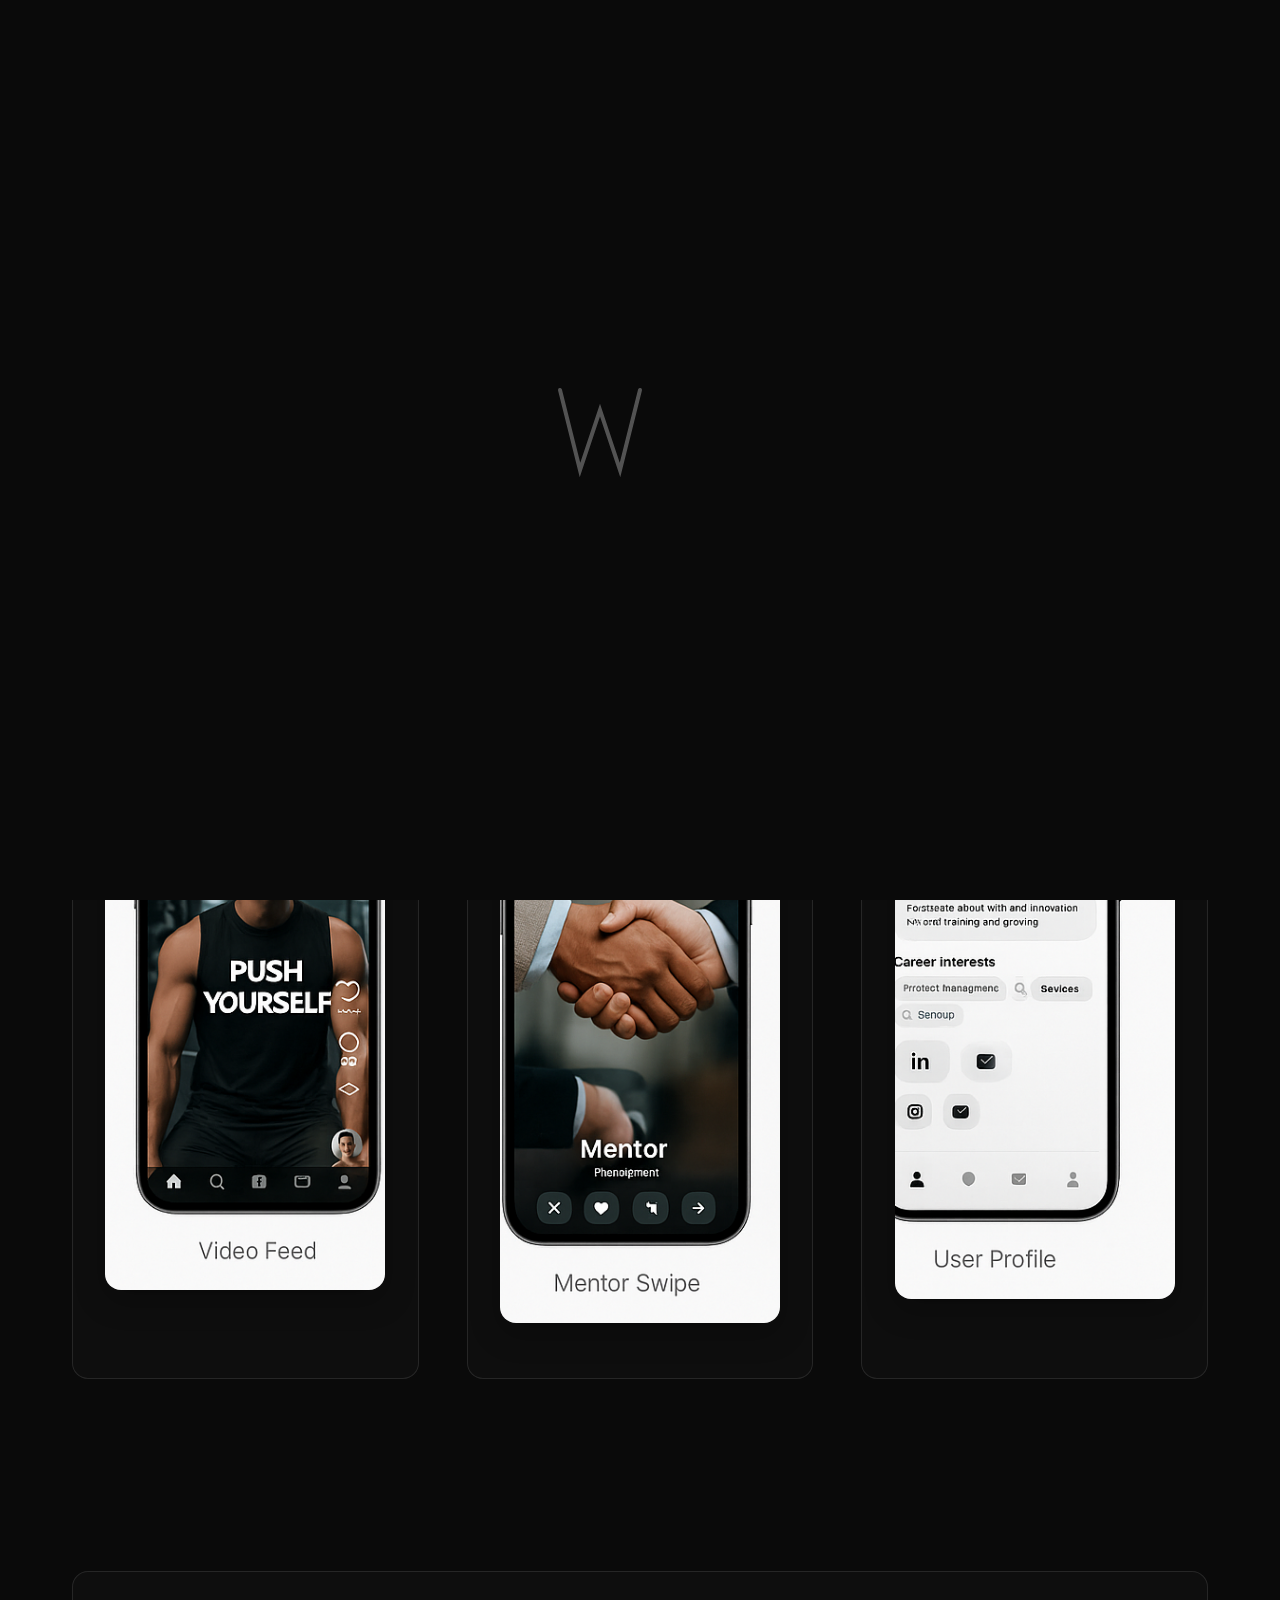
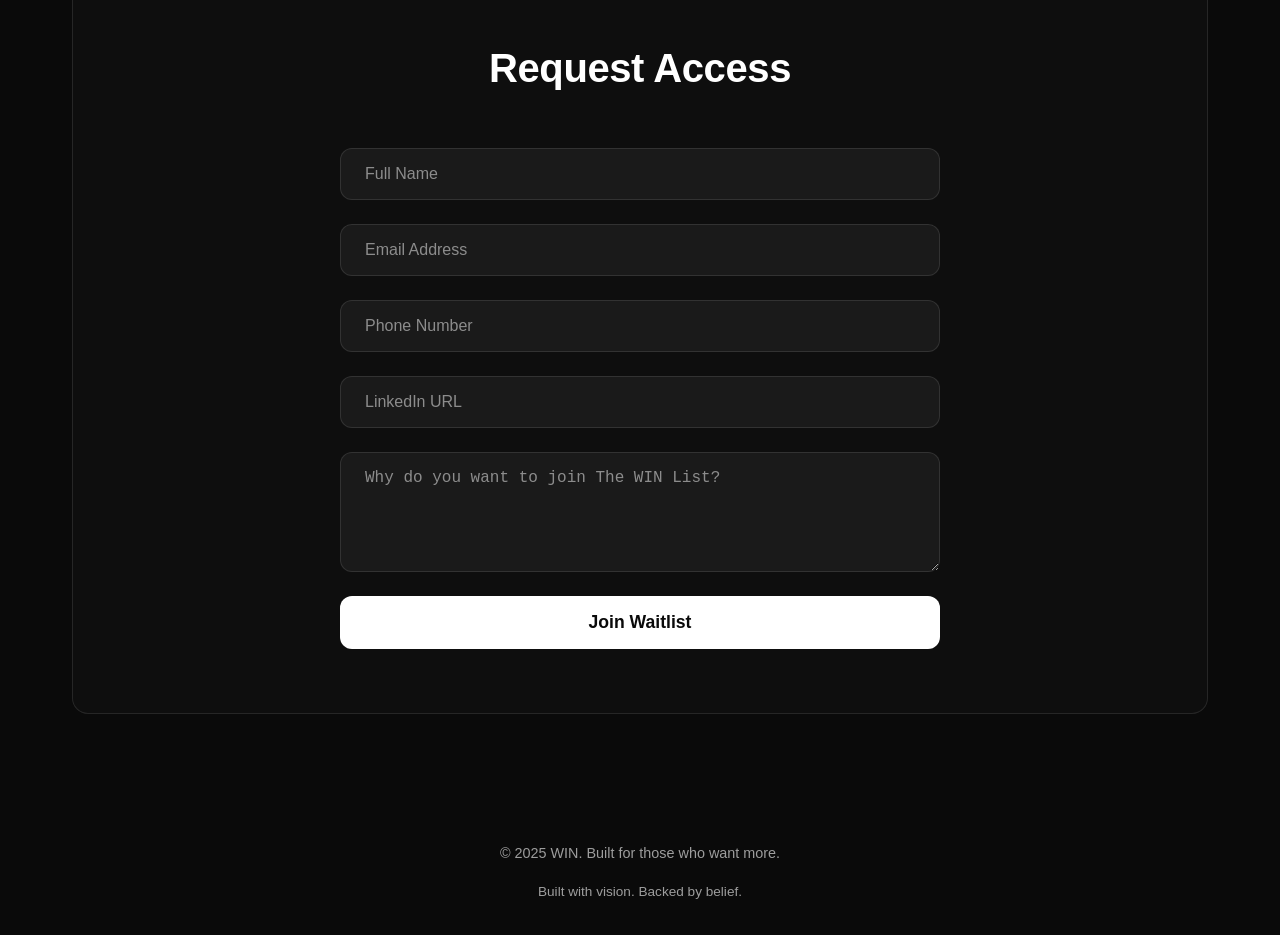
==== index.html @ 83826f4b "index.html" ====
<!DOCTYPE html>
<html lang="en">
<head>
  <meta charset="UTF-8" />
  <meta name="viewport" content="width=device-width, initial-scale=1.0"/>
  <title>WIN - Motivation App</title>
  <style>
    * {
      margin: 0;
      padding: 0;
      box-sizing: border-box;
    }

    body {
      font-family: -apple-system, BlinkMacSystemFont, 'Segoe UI', Roboto, sans-serif;
      background: #0a0a0a;
      color: #ffffff;
      line-height: 1.6;
      overflow-x: hidden;
    }

    /* Entrance Animation */
    .animation-container {
      position: fixed;
      top: 0;
      left: 0;
      width: 100%;
      height: 100%;
      z-index: 1000;
      background: #0a0a0a;
      display: flex;
      align-items: center;
      justify-content: center;
      opacity: 1;
      transition: opacity 0.8s ease-out;
    }

    .animation-container.fade-out {
      opacity: 0;
      pointer-events: none;
    }

    .w-animation {
      position: relative;
      width: 200px;
      height: 200px;
    }

    /* Mobile centering fix for W animation */
    @media (max-width: 768px) {
      .animation-container {
        align-items: center;
        justify-content: center;
        padding: 0;
        margin: 0;
      }
      
      .w-animation {
        width: 150px;
        height: 150px;
        margin: 0 auto;
      }
    }

    @media (max-width: 480px) {
      .w-animation {
        width: 120px;
        height: 120px;
      }
    }

    .w-path {
      stroke-dasharray: 300;
      stroke-dashoffset: 300;
      animation: drawW 2s ease-out forwards;
    }

    @keyframes drawLine {
      0% {
        width: 0;
        opacity: 0;
      }
      50% {
        opacity: 1;
      }
      100% {
        width: 60px;
        opacity: 0.3;
      }
    }

    @keyframes drawW {
      0% {
        stroke-dashoffset: 300;
        opacity: 0;
      }
      50% {
        opacity: 1;
      }
      100% {
        stroke-dashoffset: 0;
        opacity: 0.3;
      }
    }



    /* Main Content */
    .container {
      max-width: 1200px;
      margin: 0 auto;
      padding: 0 2rem;
    }

    header {
      text-align: center;
      padding: 8rem 0 4rem;
      opacity: 0;
      animation: fadeInUp 1s ease-out 3s forwards;
    }

    @keyframes fadeInUp {
      to {
        opacity: 1;
        transform: translateY(0);
      }
    }

    header h1 {
      font-size: 4.5rem;
      font-weight: 700;
      margin-bottom: 1.5rem;
      letter-spacing: -0.02em;
      position: relative;
    }

    header h1::before {
      content: '';
      position: absolute;
      top: 0;
      left: 0;
      width: 100%;
      height: 100%;
      background: transparent;
      z-index: -1;
    }



    header .tagline {
      font-size: 1.5rem;
      font-weight: 300;
      margin-bottom: 3rem;
      opacity: 0.9;
    }

    .features {
      display: flex;
      justify-content: center;
      gap: 3rem;
      flex-wrap: wrap;
      font-size: 1.1rem;
      opacity: 0;
      animation: fadeInUp 1s ease-out 3.5s forwards;
    }

    .feature {
      display: flex;
      align-items: center;
      gap: 0.5rem;
      opacity: 0.8;
    }

    .feature .checkmark {
      color: #ffffff;
      font-weight: bold;
    }

    section {
      padding: 6rem 0;
      opacity: 0;
      animation: fadeInUp 1s ease-out 4s forwards;
    }

    section h2 {
      font-size: 2.5rem;
      font-weight: 600;
      text-align: center;
      margin-bottom: 4rem;
      letter-spacing: -0.01em;
    }

    .mockups {
      display: grid;
      grid-template-columns: repeat(3, 1fr);
      gap: 3rem;
      margin-bottom: 2rem;
    }

    .mockup-tile {
      text-align: center;
      padding: 2rem;
      border-radius: 1rem;
      background: rgba(255, 255, 255, 0.02);
      border: 1px solid rgba(255, 255, 255, 0.1);
      transition: transform 0.3s ease, border-color 0.3s ease;
    }

    .mockup-tile:hover {
      transform: translateY(-5px);
      border-color: rgba(255, 255, 255, 0.2);
    }

    .mockup-tile h3 {
      font-size: 1.5rem;
      font-weight: 600;
      margin-bottom: 0.5rem;
    }

    .mockup-tile p {
      font-size: 1rem;
      opacity: 0.7;
      margin-bottom: 2rem;
      line-height: 1.5;
    }

    .mockup-tile img {
      width: 100%;
      max-width: 280px;
      height: auto;
      border-radius: 1rem;
      margin-bottom: 1rem;
      box-shadow: 0 10px 30px rgba(0, 0, 0, 0.3);
    }

    .mockup-tile .caption {
      font-size: 0.9rem;
      opacity: 0.6;
      font-weight: 500;
    }

    /* Form Section */
    .form-section {
      background: rgba(255, 255, 255, 0.02);
      border-radius: 1rem;
      padding: 4rem 2rem;
      margin: 4rem 0;
      border: 1px solid rgba(255, 255, 255, 0.1);
    }

    .form-section h2 {
      margin-bottom: 3rem;
    }

    form {
      max-width: 600px;
      margin: 0 auto;
      display: grid;
      gap: 1.5rem;
    }

    form input,
    form textarea {
      width: 100%;
      padding: 1rem 1.5rem;
      background: rgba(255, 255, 255, 0.05);
      border: 1px solid rgba(255, 255, 255, 0.1);
      border-radius: 0.75rem;
      color: #ffffff;
      font-size: 1rem;
      transition: border-color 0.3s ease, background 0.3s ease;
    }

    form input::placeholder,
    form textarea::placeholder {
      color: rgba(255, 255, 255, 0.5);
    }

    form input:focus,
    form textarea:focus {
      outline: none;
      border-color: rgba(255, 255, 255, 0.3);
      background: rgba(255, 255, 255, 0.08);
    }

    form textarea {
      min-height: 120px;
      resize: vertical;
    }

    form button {
      width: 100%;
      padding: 1rem 2rem;
      background: #ffffff;
      color: #0a0a0a;
      font-weight: 600;
      font-size: 1.1rem;
      border: none;
      border-radius: 0.75rem;
      cursor: pointer;
      transition: transform 0.2s ease, background 0.2s ease;
    }

    form button:hover {
      transform: translateY(-2px);
      background: rgba(255, 255, 255, 0.9);
    }

    footer {
      text-align: center;
      padding: 4rem 0 2rem;
      opacity: 0.6;
      font-size: 0.9rem;
    }

    /* Responsive Design */
    @media (max-width: 768px) {
      .container {
        padding: 0 1rem;
      }

      header {
        padding: 6rem 0 3rem;
      }

      header h1 {
        font-size: 3rem;
      }

      header .tagline {
        font-size: 1.25rem;
      }

      .features {
        flex-direction: column;
        gap: 1rem;
        align-items: center;
      }

      .mockups {
        grid-template-columns: 1fr;
        gap: 2rem;
      }

      section {
        padding: 4rem 0;
      }

      section h2 {
        font-size: 2rem;
      }

      .form-section {
        padding: 3rem 1rem;
      }
    }

    @media (max-width: 480px) {
      header h1 {
        font-size: 2.5rem;
      }

      .mockup-tile {
        padding: 1.5rem;
      }
    }
  </style>
</head>
<body>
  <!-- Entrance Animation -->
  <div class="animation-container" id="animationContainer">
    <div class="w-animation" id="wAnimation">
      <svg width="200" height="200" viewBox="0 0 200 200">
        <path class="w-path" d="M20 40 L40 120 L60 60 L80 120 L100 40" stroke="#ffffff" stroke-width="4" fill="none" stroke-linecap="round"/>
      </svg>
    </div>
  </div>

  <div class="container">
    <header>
      <h1>The WIN List</h1>
      <p class="tagline">Not everyone gets in. But those who do, go further.</p>
      <div class="features">
        <div class="feature">
          <span class="checkmark">✓</span>
          <span>Daily motivational videos</span>
        </div>
        <div class="feature">
          <span class="checkmark">✓</span>
          <span>Swipe to match with mentors</span>
        </div>
        <div class="feature">
          <span class="checkmark">✓</span>
          <span>Referral-only access</span>
        </div>
      </div>
    </header>

    <section>
      <h2>What the App Looks Like</h2>
      <div class="mockups">
        <div class="mockup-tile">
          <h3>Video Feed</h3>
          <p>Motivation personalized to your goals</p>
          <img src="images/video_feed_mockup.png" alt="Video Feed" />
        </div>
        <div class="mockup-tile">
          <h3>Mentor Swipe</h3>
          <p>Connect with people who've done what you want to do</p>
          <img src="images/mentor_swipe_mockup.png" alt="Mentor Swipe" />
        </div>
        <div class="mockup-tile">
          <h3>User Profile</h3>
          <p>Track your journey, not your likes</p>
          <img src="images/user_profile_mockup.png" alt="User Profile" />
        </div>
      </div>
    </section>

    <section class="form-section">
      <h2>Request Access</h2>
      <form action="https://formspree.io/f/xanbpqvp" method="POST">
        <input type="text" name="name" placeholder="Full Name" required />
        <input type="email" name="_replyto" placeholder="Email Address" required />
        <input type="text" name="phone" placeholder="Phone Number" required />
        <input type="text" name="linkedin" placeholder="LinkedIn URL" required />
        <textarea name="reason" placeholder="Why do you want to join The WIN List?" required></textarea>
        <button type="submit">Join Waitlist</button>
      </form>
    </section>

    <footer>
      © 2025 WIN. Built for those who want more.<br/>
      <p style="margin-top:1rem; font-size:0.85rem;">Built with vision. Backed by belief.</p>
    </footer>
  </div>

  <script>
    // Animation sequence
    setTimeout(() => {
      const animationContainer = document.getElementById('animationContainer');
      animationContainer.classList.add('fade-out');
    }, 3000); // Fade out after W is drawn
  </script>
</body>
</html>
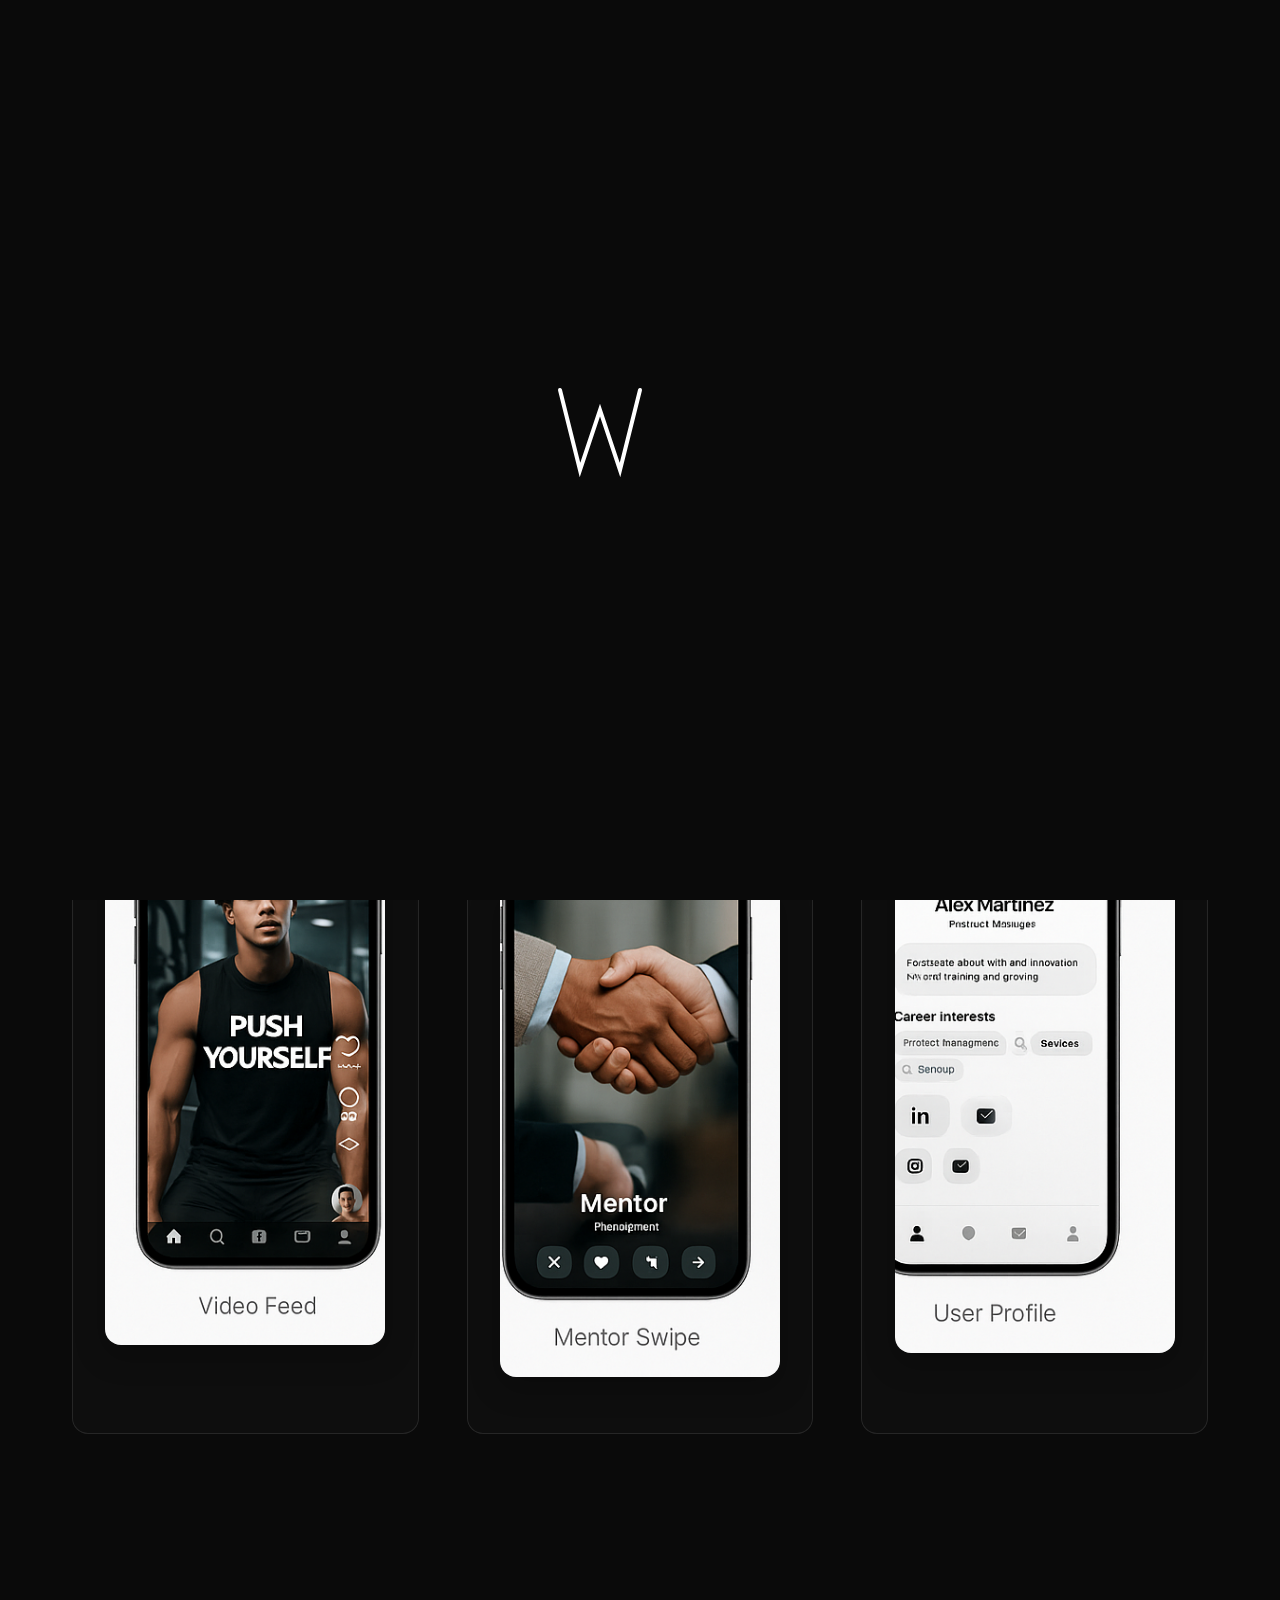
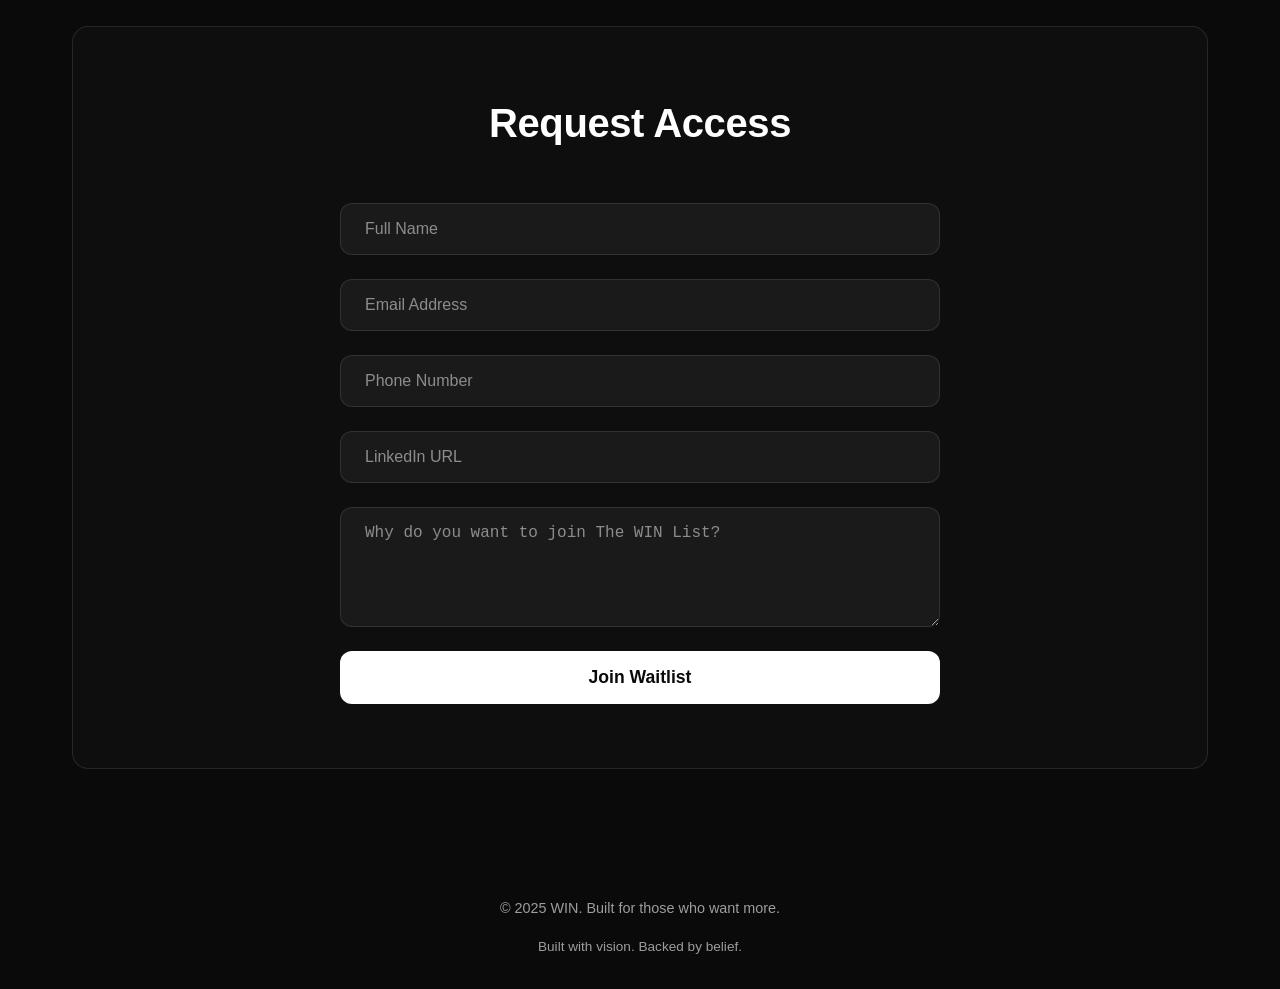
==== commit f3a7da94: "Improve header typography: bigger size, bolder weight, and better spacing for visual impact" ====
--- a/index.html
+++ b/index.html
@@ -100,7 +100,7 @@
       }
       100% {
         stroke-dashoffset: 0;
-        opacity: 0.3;
+        opacity: 1;
       }
     }
 
@@ -128,11 +128,15 @@
     }
 
     header h1 {
-      font-size: 4.5rem;
-      font-weight: 700;
-      margin-bottom: 1.5rem;
-      letter-spacing: -0.02em;
+      font-size: 6rem;
+      font-weight: 300;
+      margin-bottom: 2.5rem;
+      letter-spacing: normal;
       position: relative;
+      font-family: 'Helvetica Neue', 'Arial', sans-serif;
+      color: #ffffff;
+      text-rendering: optimizeLegibility;
+      -webkit-font-smoothing: antialiased;
     }
 
     header h1::before {
@@ -377,6 +381,12 @@
     </div>
   </div>
 
+  <!-- High-tech sound effect -->
+  <audio id="powerUpSound" preload="auto">
+    <source src="https://www.soundjay.com/misc/sounds/tech-power-up-1.mp3" type="audio/mpeg">
+    <source src="https://assets.mixkit.co/active_storage/sfx/2571/2571-preview.mp3" type="audio/mpeg">
+  </audio>
+
   <div class="container">
     <header>
       <h1>The WIN List</h1>
@@ -438,6 +448,17 @@
 
   <script>
     // Animation sequence
+    document.addEventListener('DOMContentLoaded', function() {
+      // Play high-tech sound when W animation starts
+      const powerUpSound = document.getElementById('powerUpSound');
+      powerUpSound.volume = 0.3; // Set volume to 30%
+      
+      // Play sound immediately when page loads
+      powerUpSound.play().catch(function(error) {
+        console.log('Audio play failed:', error);
+      });
+    });
+
     setTimeout(() => {
       const animationContainer = document.getElementById('animationContainer');
       animationContainer.classList.add('fade-out');
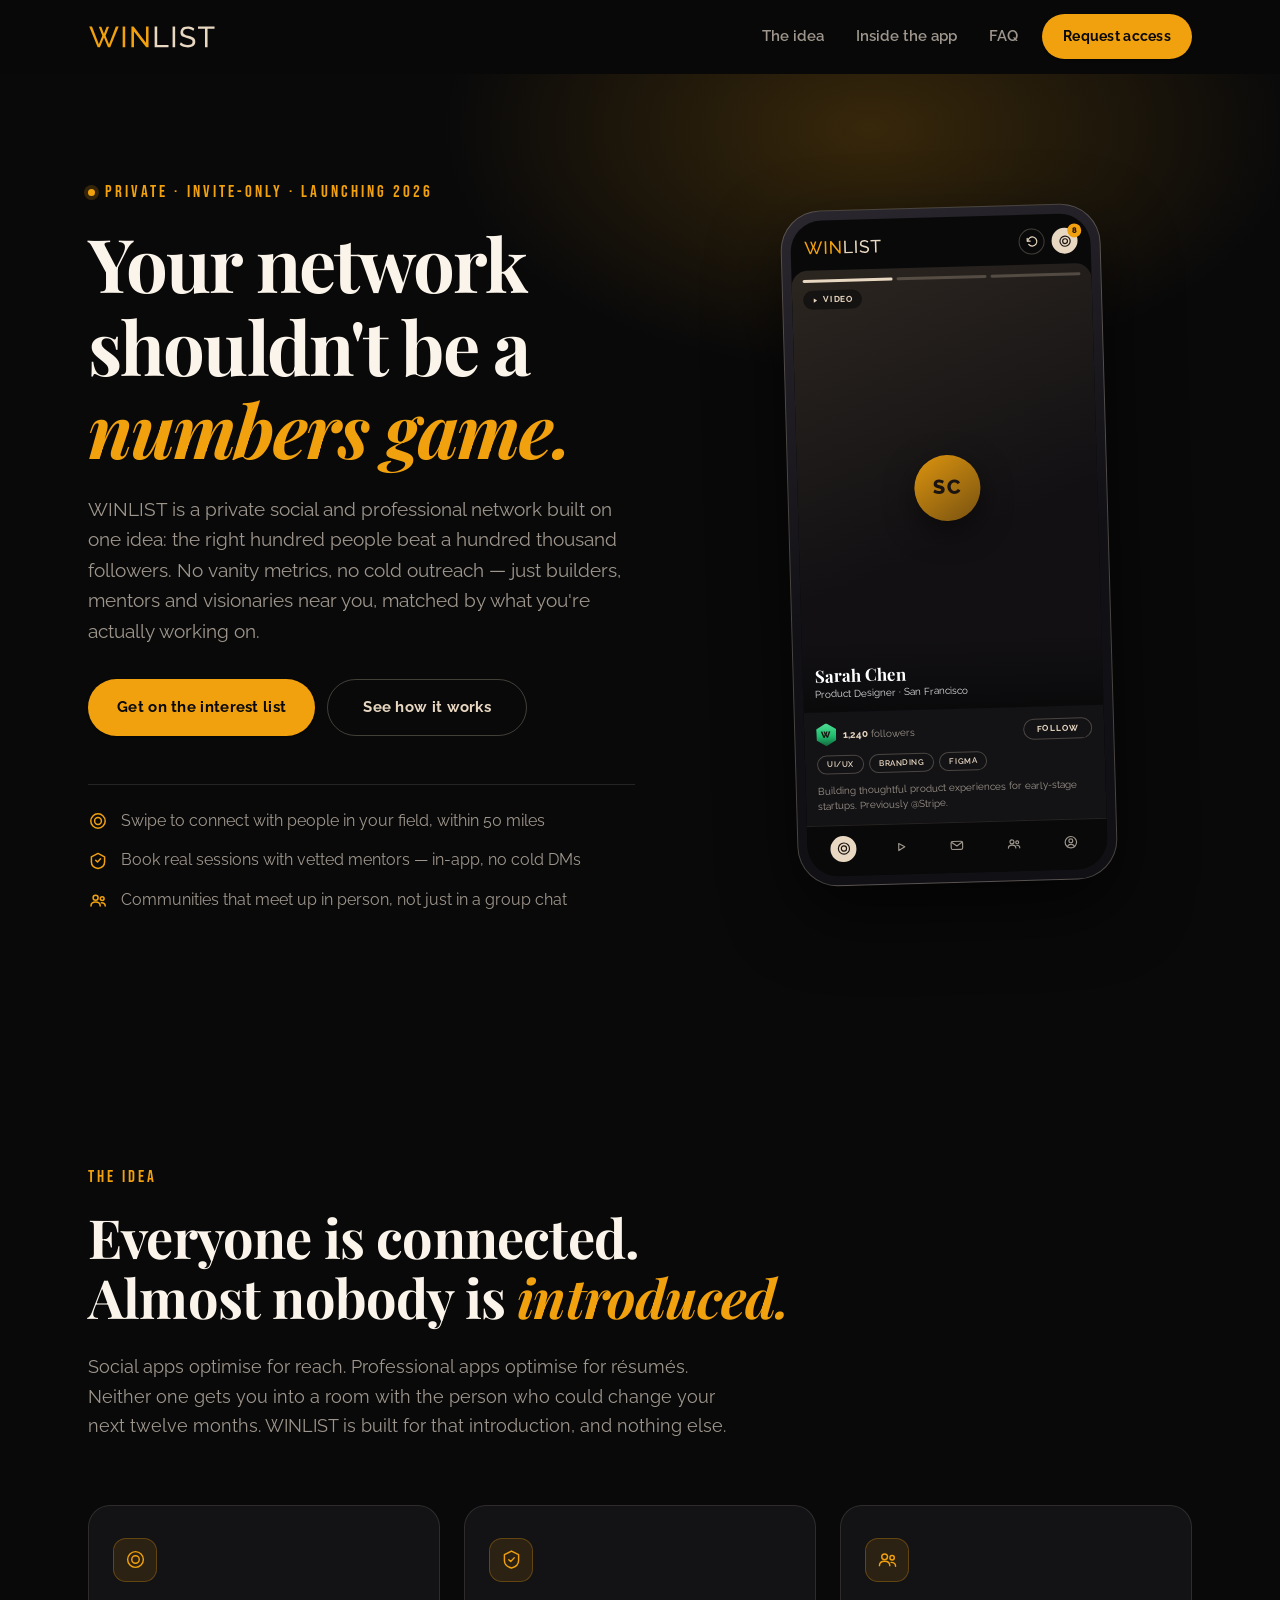
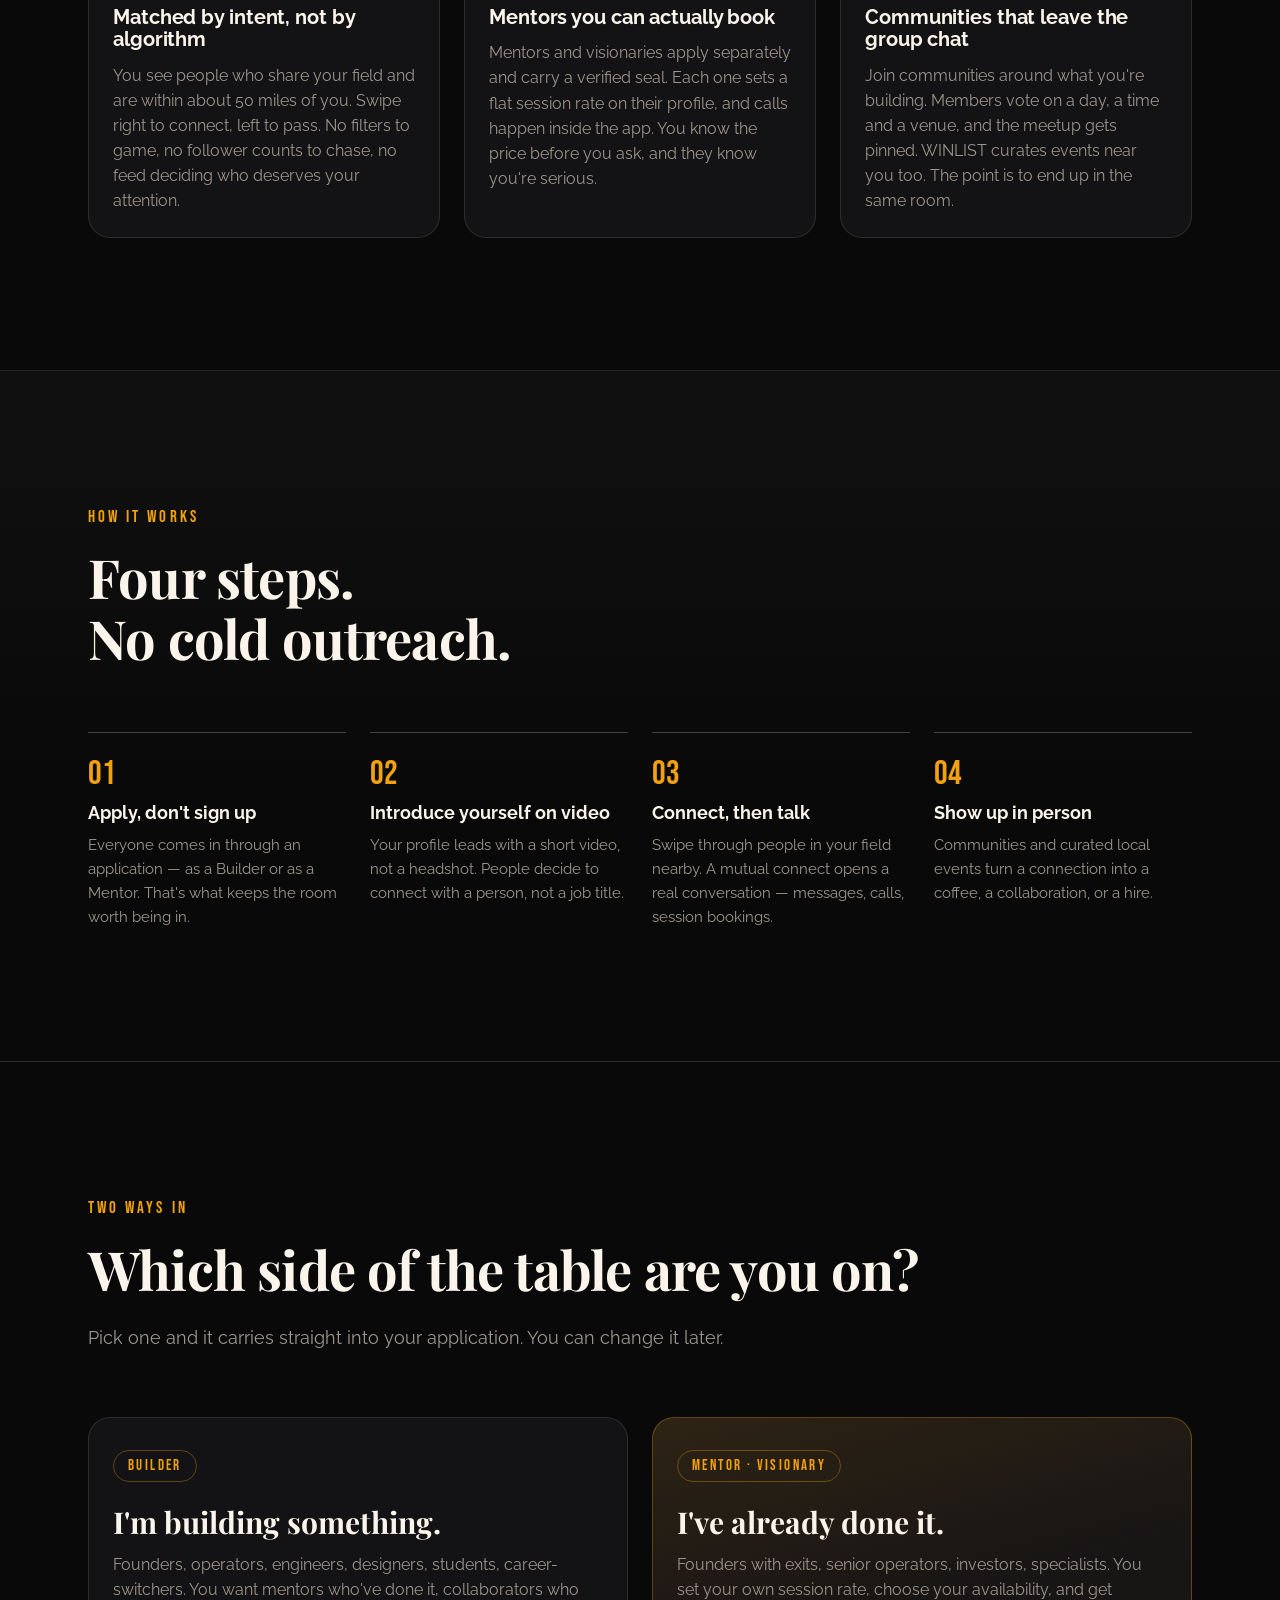
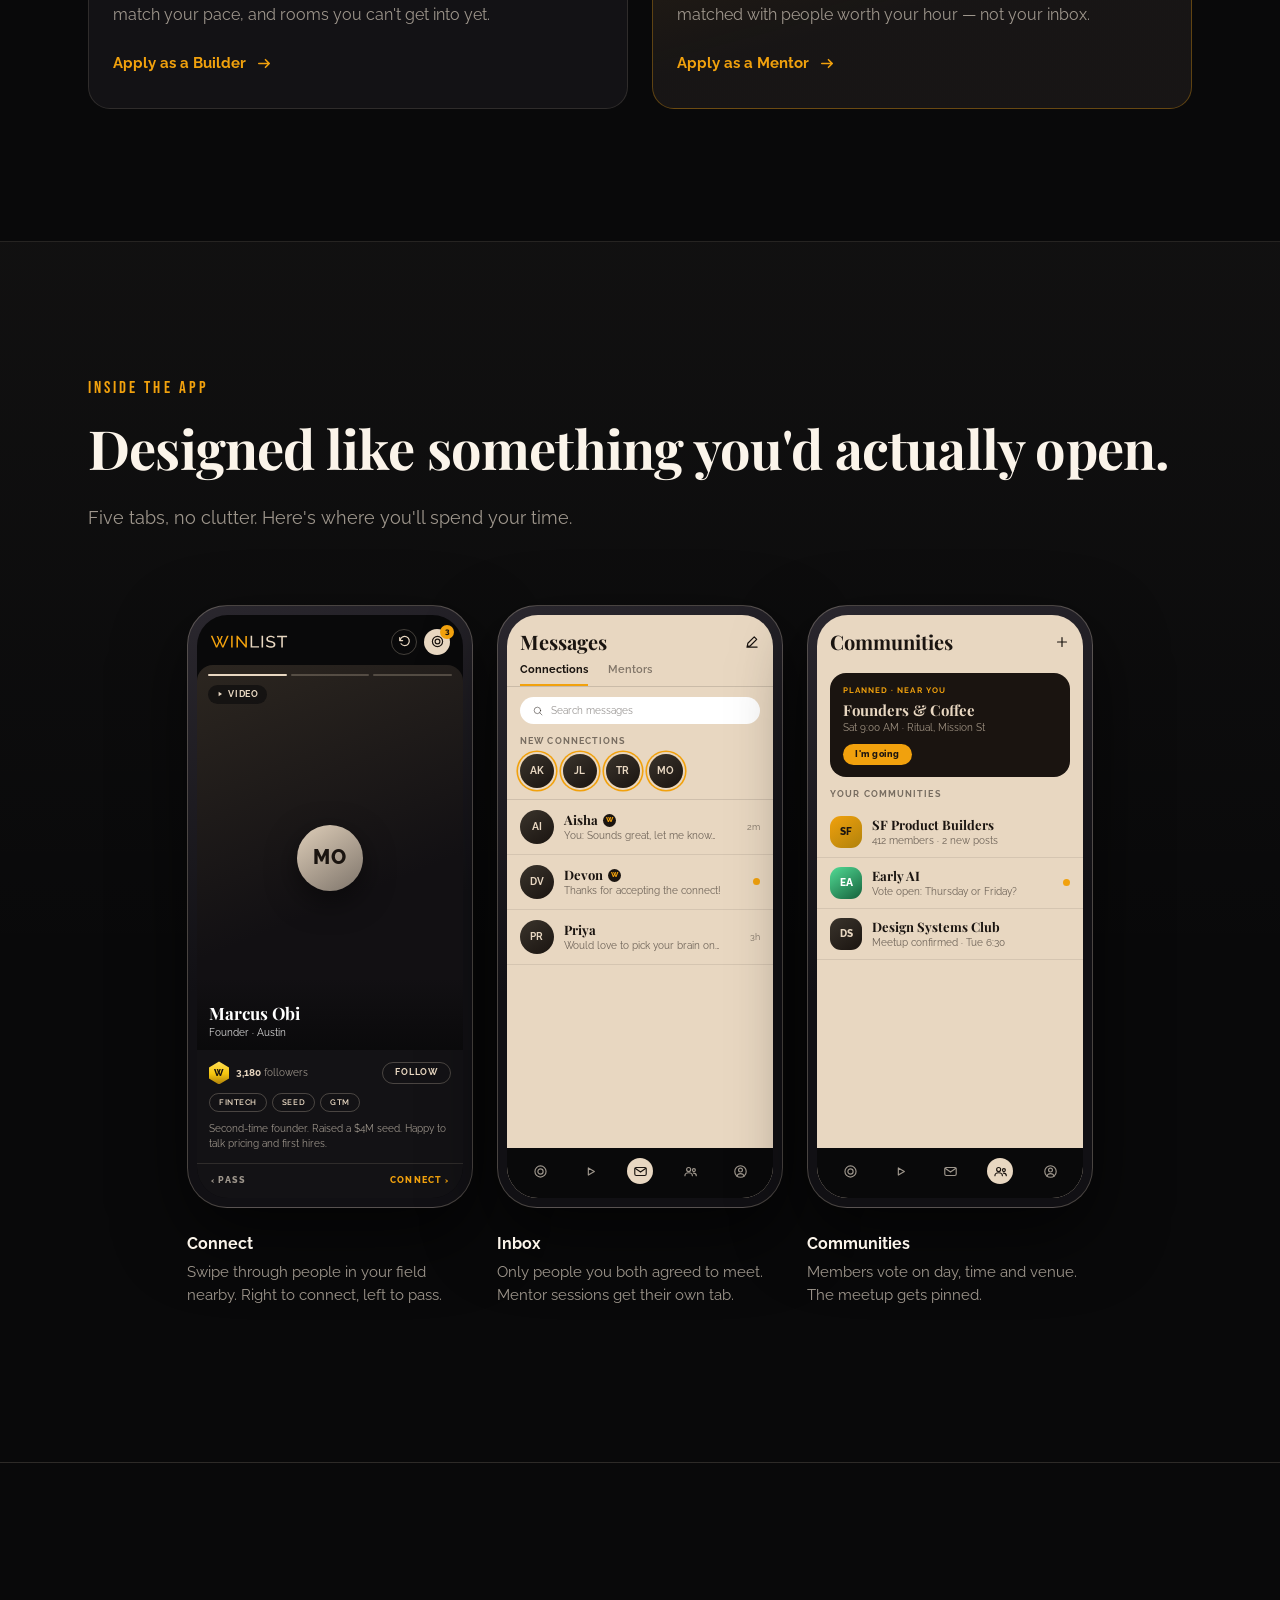
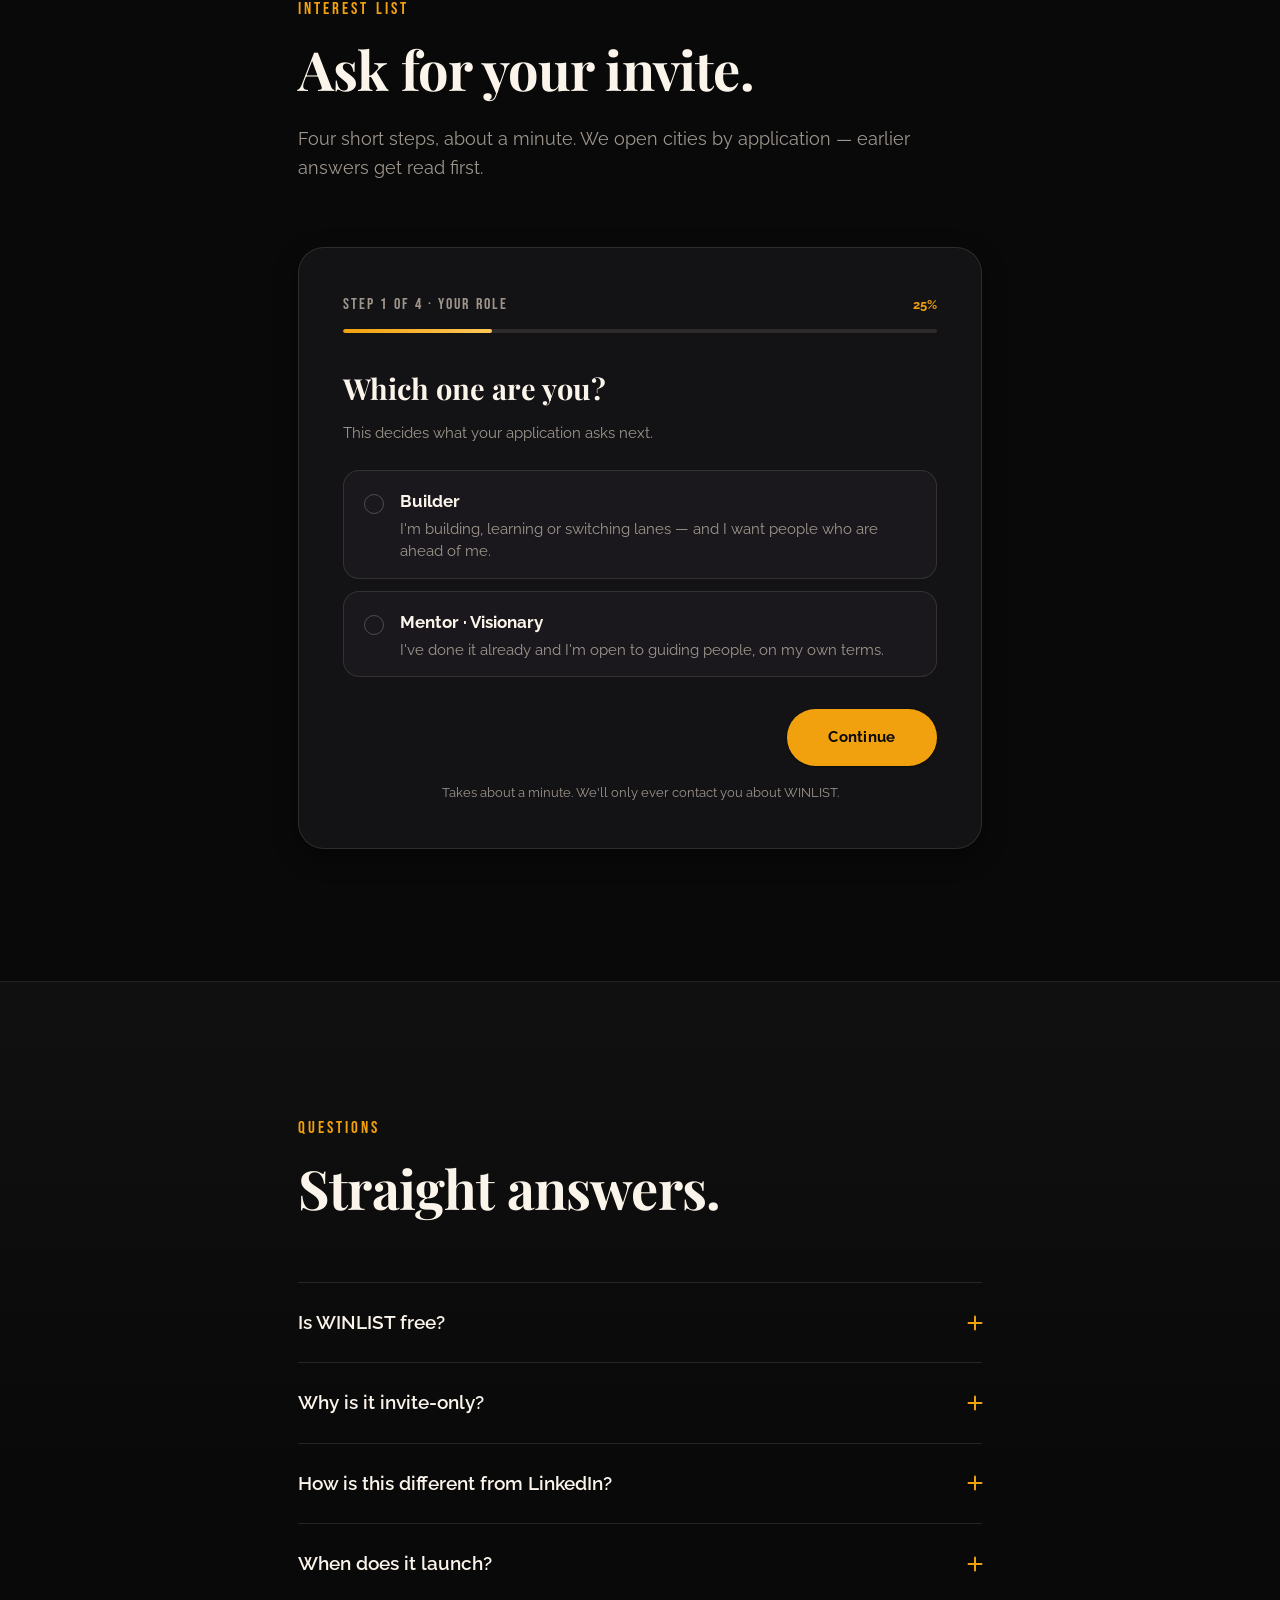
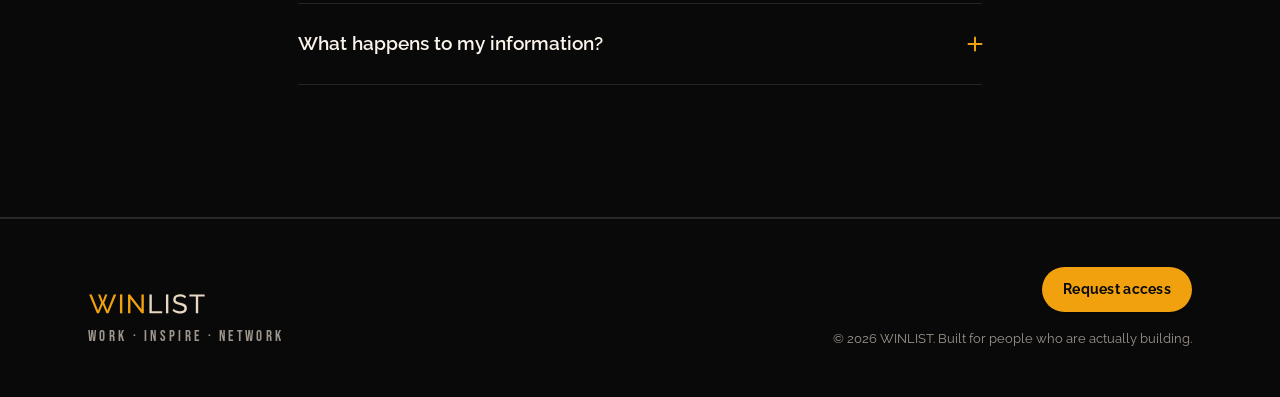
==== commit e1cf9b22: "Rebuild as WINLIST interest-list site Replaces the 2024 "WIN — motivation app" landing page with a s" ====
--- a/index.html
+++ b/index.html
@@ -1,468 +1,564 @@
-
 <!DOCTYPE html>
 <html lang="en">
 <head>
-  <meta charset="UTF-8" />
-  <meta name="viewport" content="width=device-width, initial-scale=1.0"/>
-  <title>WIN - Motivation App</title>
-  <style>
-    * {
-      margin: 0;
-      padding: 0;
-      box-sizing: border-box;
-    }
-
-    body {
-      font-family: -apple-system, BlinkMacSystemFont, 'Segoe UI', Roboto, sans-serif;
-      background: #0a0a0a;
-      color: #ffffff;
-      line-height: 1.6;
-      overflow-x: hidden;
-    }
-
-    /* Entrance Animation */
-    .animation-container {
-      position: fixed;
-      top: 0;
-      left: 0;
-      width: 100%;
-      height: 100%;
-      z-index: 1000;
-      background: #0a0a0a;
-      display: flex;
-      align-items: center;
-      justify-content: center;
-      opacity: 1;
-      transition: opacity 0.8s ease-out;
-    }
-
-    .animation-container.fade-out {
-      opacity: 0;
-      pointer-events: none;
-    }
-
-    .w-animation {
-      position: relative;
-      width: 200px;
-      height: 200px;
-    }
-
-    /* Mobile centering fix for W animation */
-    @media (max-width: 768px) {
-      .animation-container {
-        align-items: center;
-        justify-content: center;
-        padding: 0;
-        margin: 0;
-      }
-      
-      .w-animation {
-        width: 150px;
-        height: 150px;
-        margin: 0 auto;
-      }
-    }
-
-    @media (max-width: 480px) {
-      .w-animation {
-        width: 120px;
-        height: 120px;
-      }
-    }
-
-    .w-path {
-      stroke-dasharray: 300;
-      stroke-dashoffset: 300;
-      animation: drawW 2s ease-out forwards;
-    }
-
-    @keyframes drawLine {
-      0% {
-        width: 0;
-        opacity: 0;
-      }
-      50% {
-        opacity: 1;
-      }
-      100% {
-        width: 60px;
-        opacity: 0.3;
-      }
-    }
-
-    @keyframes drawW {
-      0% {
-        stroke-dashoffset: 300;
-        opacity: 0;
-      }
-      50% {
-        opacity: 1;
-      }
-      100% {
-        stroke-dashoffset: 0;
-        opacity: 1;
-      }
-    }
-
-
-
-    /* Main Content */
-    .container {
-      max-width: 1200px;
-      margin: 0 auto;
-      padding: 0 2rem;
-    }
-
-    header {
-      text-align: center;
-      padding: 8rem 0 4rem;
-      opacity: 0;
-      animation: fadeInUp 1s ease-out 3s forwards;
-    }
-
-    @keyframes fadeInUp {
-      to {
-        opacity: 1;
-        transform: translateY(0);
-      }
-    }
-
-    header h1 {
-      font-size: 6rem;
-      font-weight: 300;
-      margin-bottom: 2.5rem;
-      letter-spacing: normal;
-      position: relative;
-      font-family: 'Helvetica Neue', 'Arial', sans-serif;
-      color: #ffffff;
-      text-rendering: optimizeLegibility;
-      -webkit-font-smoothing: antialiased;
-    }
-
-    header h1::before {
-      content: '';
-      position: absolute;
-      top: 0;
-      left: 0;
-      width: 100%;
-      height: 100%;
-      background: transparent;
-      z-index: -1;
-    }
-
-
-
-    header .tagline {
-      font-size: 1.5rem;
-      font-weight: 300;
-      margin-bottom: 3rem;
-      opacity: 0.9;
-    }
-
-    .features {
-      display: flex;
-      justify-content: center;
-      gap: 3rem;
-      flex-wrap: wrap;
-      font-size: 1.1rem;
-      opacity: 0;
-      animation: fadeInUp 1s ease-out 3.5s forwards;
-    }
-
-    .feature {
-      display: flex;
-      align-items: center;
-      gap: 0.5rem;
-      opacity: 0.8;
-    }
-
-    .feature .checkmark {
-      color: #ffffff;
-      font-weight: bold;
-    }
-
-    section {
-      padding: 6rem 0;
-      opacity: 0;
-      animation: fadeInUp 1s ease-out 4s forwards;
-    }
-
-    section h2 {
-      font-size: 2.5rem;
-      font-weight: 600;
-      text-align: center;
-      margin-bottom: 4rem;
-      letter-spacing: -0.01em;
-    }
-
-    .mockups {
-      display: grid;
-      grid-template-columns: repeat(3, 1fr);
-      gap: 3rem;
-      margin-bottom: 2rem;
-    }
-
-    .mockup-tile {
-      text-align: center;
-      padding: 2rem;
-      border-radius: 1rem;
-      background: rgba(255, 255, 255, 0.02);
-      border: 1px solid rgba(255, 255, 255, 0.1);
-      transition: transform 0.3s ease, border-color 0.3s ease;
-    }
-
-    .mockup-tile:hover {
-      transform: translateY(-5px);
-      border-color: rgba(255, 255, 255, 0.2);
-    }
-
-    .mockup-tile h3 {
-      font-size: 1.5rem;
-      font-weight: 600;
-      margin-bottom: 0.5rem;
-    }
-
-    .mockup-tile p {
-      font-size: 1rem;
-      opacity: 0.7;
-      margin-bottom: 2rem;
-      line-height: 1.5;
-    }
-
-    .mockup-tile img {
-      width: 100%;
-      max-width: 280px;
-      height: auto;
-      border-radius: 1rem;
-      margin-bottom: 1rem;
-      box-shadow: 0 10px 30px rgba(0, 0, 0, 0.3);
-    }
-
-    .mockup-tile .caption {
-      font-size: 0.9rem;
-      opacity: 0.6;
-      font-weight: 500;
-    }
-
-    /* Form Section */
-    .form-section {
-      background: rgba(255, 255, 255, 0.02);
-      border-radius: 1rem;
-      padding: 4rem 2rem;
-      margin: 4rem 0;
-      border: 1px solid rgba(255, 255, 255, 0.1);
-    }
-
-    .form-section h2 {
-      margin-bottom: 3rem;
-    }
-
-    form {
-      max-width: 600px;
-      margin: 0 auto;
-      display: grid;
-      gap: 1.5rem;
-    }
-
-    form input,
-    form textarea {
-      width: 100%;
-      padding: 1rem 1.5rem;
-      background: rgba(255, 255, 255, 0.05);
-      border: 1px solid rgba(255, 255, 255, 0.1);
-      border-radius: 0.75rem;
-      color: #ffffff;
-      font-size: 1rem;
-      transition: border-color 0.3s ease, background 0.3s ease;
-    }
-
-    form input::placeholder,
-    form textarea::placeholder {
-      color: rgba(255, 255, 255, 0.5);
-    }
-
-    form input:focus,
-    form textarea:focus {
-      outline: none;
-      border-color: rgba(255, 255, 255, 0.3);
-      background: rgba(255, 255, 255, 0.08);
-    }
-
-    form textarea {
-      min-height: 120px;
-      resize: vertical;
-    }
-
-    form button {
-      width: 100%;
-      padding: 1rem 2rem;
-      background: #ffffff;
-      color: #0a0a0a;
-      font-weight: 600;
-      font-size: 1.1rem;
-      border: none;
-      border-radius: 0.75rem;
-      cursor: pointer;
-      transition: transform 0.2s ease, background 0.2s ease;
-    }
-
-    form button:hover {
-      transform: translateY(-2px);
-      background: rgba(255, 255, 255, 0.9);
-    }
-
-    footer {
-      text-align: center;
-      padding: 4rem 0 2rem;
-      opacity: 0.6;
-      font-size: 0.9rem;
-    }
-
-    /* Responsive Design */
-    @media (max-width: 768px) {
-      .container {
-        padding: 0 1rem;
-      }
-
-      header {
-        padding: 6rem 0 3rem;
-      }
-
-      header h1 {
-        font-size: 3rem;
-      }
-
-      header .tagline {
-        font-size: 1.25rem;
-      }
-
-      .features {
-        flex-direction: column;
-        gap: 1rem;
-        align-items: center;
-      }
-
-      .mockups {
-        grid-template-columns: 1fr;
-        gap: 2rem;
-      }
-
-      section {
-        padding: 4rem 0;
-      }
-
-      section h2 {
-        font-size: 2rem;
-      }
-
-      .form-section {
-        padding: 3rem 1rem;
-      }
-    }
-
-    @media (max-width: 480px) {
-      header h1 {
-        font-size: 2.5rem;
-      }
-
-      .mockup-tile {
-        padding: 1.5rem;
-      }
-    }
-  </style>
+<meta charset="utf-8">
+<meta name="viewport" content="width=device-width, initial-scale=1, viewport-fit=cover">
+<title>WINLIST — A private network for people who build</title>
+<meta name="description" content="WINLIST is an invite-only social and professional network. Meet builders, mentors and visionaries near you — matched by intent, not by follower count. Join the interest list.">
+<meta name="theme-color" content="#09090A">
+<link rel="icon" href="assets/mark.svg" type="image/svg+xml">
+<link rel="apple-touch-icon" href="assets/mark.svg">
+<link rel="canonical" href="https://thewinlist.app/">
+
+<meta property="og:type" content="website">
+<meta property="og:url" content="https://thewinlist.app/">
+<meta property="og:title" content="WINLIST — A private network for people who build">
+<meta property="og:description" content="An invite-only social and professional network. Meet builders, mentors and visionaries near you — matched by intent, not by follower count.">
+<meta property="og:image" content="https://thewinlist.app/assets/og.png">
+<meta property="og:image:width" content="1200">
+<meta property="og:image:height" content="630">
+<meta property="og:image:alt" content="WINLIST — a private network for people who build.">
+<meta property="og:site_name" content="WINLIST">
+<meta name="twitter:card" content="summary_large_image">
+
+<link rel="preconnect" href="https://fonts.googleapis.com">
+<link rel="preconnect" href="https://fonts.gstatic.com" crossorigin>
+<link rel="stylesheet" href="https://fonts.googleapis.com/css2?family=Bebas+Neue&family=Playfair+Display:ital,wght@0,600;0,700;1,700&family=Raleway:wght@400;500;600;700;800&display=swap">
+<link rel="stylesheet" href="styles.css">
+<!-- Only hide reveal targets when JS is actually running, so a blocked or slow
+     script can never leave the page blank. -->
+<script>document.documentElement.className += ' js';</script>
 </head>
 <body>
-  <!-- Entrance Animation -->
-  <div class="animation-container" id="animationContainer">
-    <div class="w-animation" id="wAnimation">
-      <svg width="200" height="200" viewBox="0 0 200 200">
-        <path class="w-path" d="M20 40 L40 120 L60 60 L80 120 L100 40" stroke="#ffffff" stroke-width="4" fill="none" stroke-linecap="round"/>
-      </svg>
-    </div>
-  </div>
-
-  <!-- High-tech sound effect -->
-  <audio id="powerUpSound" preload="auto">
-    <source src="https://www.soundjay.com/misc/sounds/tech-power-up-1.mp3" type="audio/mpeg">
-    <source src="https://assets.mixkit.co/active_storage/sfx/2571/2571-preview.mp3" type="audio/mpeg">
-  </audio>
-
-  <div class="container">
-    <header>
-      <h1>The WIN List</h1>
-      <p class="tagline">Not everyone gets in. But those who do, go further.</p>
-      <div class="features">
-        <div class="feature">
-          <span class="checkmark">✓</span>
-          <span>Daily motivational videos</span>
-        </div>
-        <div class="feature">
-          <span class="checkmark">✓</span>
-          <span>Swipe to match with mentors</span>
-        </div>
-        <div class="feature">
-          <span class="checkmark">✓</span>
-          <span>Referral-only access</span>
-        </div>
+<a class="skip-link" href="#main">Skip to main content</a>
+
+<!-- ═════════════════  HEADER  ═════════════════ -->
+<header class="site-header" id="siteHeader">
+  <div class="wrap header-inner">
+    <a class="brand" href="#top" aria-label="WINLIST home">
+      <img src="assets/wordmark.svg" alt="WINLIST" width="128" height="23" class="brand-word">
+    </a>
+
+    <nav class="site-nav" aria-label="Primary">
+      <a href="#concept">The idea</a>
+      <a href="#inside">Inside the app</a>
+      <a href="#faq">FAQ</a>
+    </nav>
+
+    <a class="btn btn-gold btn-sm header-cta" href="#join">Request access</a>
+  </div>
+</header>
+
+<main id="main">
+<span id="top"></span>
+
+<!-- ═════════════════  HERO  ═════════════════ -->
+<section class="hero">
+  <div class="hero-glow" aria-hidden="true"></div>
+  <div class="wrap hero-grid">
+
+    <div class="hero-copy reveal">
+      <p class="eyebrow"><span class="dot" aria-hidden="true"></span>Private · Invite-only · Launching 2026</p>
+
+      <h1 class="hero-title">
+        Your network<br>
+        shouldn't be a<br>
+        <em>numbers game.</em>
+      </h1>
+
+      <p class="hero-sub">
+        WINLIST is a private social and professional network built on one idea: the right
+        hundred people beat a hundred thousand followers. No vanity metrics, no cold
+        outreach — just builders, mentors and visionaries near you, matched by what
+        you're actually working on.
+      </p>
+
+      <div class="hero-actions">
+        <a class="btn btn-gold" href="#join">Get on the interest list</a>
+        <a class="btn btn-ghost" href="#concept">See how it works</a>
       </div>
-    </header>
-
-    <section>
-      <h2>What the App Looks Like</h2>
-      <div class="mockups">
-        <div class="mockup-tile">
-          <h3>Video Feed</h3>
-          <p>Motivation personalized to your goals</p>
-          <img src="images/video_feed_mockup.png" alt="Video Feed" />
-        </div>
-        <div class="mockup-tile">
-          <h3>Mentor Swipe</h3>
-          <p>Connect with people who've done what you want to do</p>
-          <img src="images/mentor_swipe_mockup.png" alt="Mentor Swipe" />
-        </div>
-        <div class="mockup-tile">
-          <h3>User Profile</h3>
-          <p>Track your journey, not your likes</p>
-          <img src="images/user_profile_mockup.png" alt="User Profile" />
+
+      <ul class="hero-points">
+        <li><svg class="ico" viewBox="0 0 20 20" aria-hidden="true"><circle cx="10" cy="10" r="7.2"/><circle cx="10" cy="10" r="3.4"/></svg><span>Swipe to connect with people in your field, within 50 miles</span></li>
+        <li><svg class="ico" viewBox="0 0 20 20" aria-hidden="true"><path d="M10 3.4 16.6 6.8v5.1c0 3.4-2.7 5.7-6.6 6.7-3.9-1-6.6-3.3-6.6-6.7V6.8z"/><path d="m7.7 10.2 1.8 1.8 3-3.2"/></svg><span>Book real sessions with vetted mentors — in-app, no cold DMs</span></li>
+        <li><svg class="ico" viewBox="0 0 20 20" aria-hidden="true"><circle cx="7.6" cy="7.8" r="2.5"/><path d="M3 15.9c0-2.4 2-3.9 4.6-3.9s4.6 1.5 4.6 3.9"/><circle cx="14.2" cy="8.6" r="1.9"/><path d="M13.4 12.7c2.2 0 3.8 1.3 3.8 3.4"/></svg><span>Communities that meet up in person, not just in a group chat</span></li>
+      </ul>
+    </div>
+
+    <div class="hero-device reveal" data-delay="1">
+      <div class="phone phone-hero" role="img" aria-label="The WINLIST Connect screen: a member card for Sarah Chen, Product Designer in San Francisco, showing skill tags, follower count and a connect action.">
+        <div class="phone-screen dark">
+          <div class="app-header">
+            <img src="assets/wordmark.svg" alt="" width="84" height="15">
+            <div class="app-header-actions">
+              <span class="circ-btn outline"><svg viewBox="0 0 20 20" aria-hidden="true"><path d="M4.2 8.6A6.1 6.1 0 1 1 5.4 13"/><path d="M3.6 4.8v3.9h3.9"/></svg></span>
+              <span class="circ-btn filled"><svg viewBox="0 0 20 20" aria-hidden="true"><circle cx="10" cy="10" r="6.8"/><circle cx="10" cy="10" r="3.2"/></svg><i class="count">8</i></span>
+            </div>
+          </div>
+
+          <div class="app-video">
+            <div class="seg"><i class="on"></i><i></i><i></i></div>
+            <span class="tag-video"><svg viewBox="0 0 20 20" aria-hidden="true"><path d="M6.6 4.6 15 10l-8.4 5.4z"/></svg>VIDEO</span>
+            <div class="av-figure" aria-hidden="true"><span>SC</span></div>
+            <div class="app-video-meta">
+              <p class="av-name">Sarah Chen</p>
+              <p class="av-role">Product Designer · San Francisco</p>
+            </div>
+          </div>
+
+          <div class="app-info">
+            <div class="app-info-row">
+              <span class="gem gem-emerald" aria-hidden="true">W</span>
+              <span class="followers"><b>1,240</b> followers</span>
+              <span class="pill-outline">FOLLOW</span>
+            </div>
+            <div class="chips">
+              <span class="chip-o">UI/UX</span><span class="chip-o">BRANDING</span><span class="chip-o">FIGMA</span>
+            </div>
+            <p class="app-bio">Building thoughtful product experiences for early-stage startups. Previously @Stripe.</p>
+          </div>
+
+          <div class="app-nav">
+            <span class="nav-i active"><svg viewBox="0 0 22 22" aria-hidden="true"><circle cx="11" cy="11" r="7.2"/><circle cx="11" cy="11" r="3.4"/></svg></span>
+            <span class="nav-i"><svg viewBox="0 0 22 22" aria-hidden="true"><path d="M8.2 6.4 16 11l-7.8 4.6z"/></svg></span>
+            <span class="nav-i"><svg viewBox="0 0 22 22" aria-hidden="true"><rect x="3.6" y="5.8" width="14.8" height="10.4" rx="2"/><path d="m4 6.8 7 4.9 7-4.9"/></svg></span>
+            <span class="nav-i"><svg viewBox="0 0 22 22" aria-hidden="true"><circle cx="8.6" cy="8.4" r="2.6"/><path d="M3.8 16.4c0-2.4 2.1-3.8 4.8-3.8s4.8 1.4 4.8 3.8"/><circle cx="15.4" cy="9.2" r="1.9"/><path d="M14.7 13c2.1 0 3.8 1.3 3.8 3.4"/></svg></span>
+            <span class="nav-i"><svg viewBox="0 0 22 22" aria-hidden="true"><circle cx="11" cy="11" r="7.4"/><circle cx="11" cy="9.2" r="2.5"/><path d="M6.3 17c.7-2.2 2.5-3.3 4.7-3.3s4 1.1 4.7 3.3"/></svg></span>
+          </div>
         </div>
       </div>
-    </section>
-
-    <section class="form-section">
-      <h2>Request Access</h2>
-      <form action="https://formspree.io/f/xanbpqvp" method="POST">
-        <input type="text" name="name" placeholder="Full Name" required />
-        <input type="email" name="_replyto" placeholder="Email Address" required />
-        <input type="text" name="phone" placeholder="Phone Number" required />
-        <input type="text" name="linkedin" placeholder="LinkedIn URL" required />
-        <textarea name="reason" placeholder="Why do you want to join The WIN List?" required></textarea>
-        <button type="submit">Join Waitlist</button>
+    </div>
+
+  </div>
+</section>
+
+<!-- ═════════════════  CONCEPT  ═════════════════ -->
+<section class="section" id="concept">
+  <div class="wrap">
+    <div class="sec-head reveal">
+      <p class="eyebrow">The idea</p>
+      <h2 class="sec-title">Everyone is connected.<br>Almost nobody is <em>introduced.</em></h2>
+      <p class="sec-lede">
+        Social apps optimise for reach. Professional apps optimise for résumés. Neither one
+        gets you into a room with the person who could change your next twelve months.
+        WINLIST is built for that introduction, and nothing else.
+      </p>
+    </div>
+
+    <div class="cards-3">
+      <article class="card reveal">
+        <span class="card-ico" aria-hidden="true"><svg viewBox="0 0 24 24"><circle cx="12" cy="12" r="8.2"/><circle cx="12" cy="12" r="3.9"/></svg></span>
+        <h3>Matched by intent, not by algorithm</h3>
+        <p>You see people who share your field and are within about 50 miles of you. Swipe right to connect, left to pass. No filters to game, no follower counts to chase, no feed deciding who deserves your attention.</p>
+      </article>
+
+      <article class="card reveal" data-delay="1">
+        <span class="card-ico" aria-hidden="true"><svg viewBox="0 0 24 24"><path d="M12 3.2 19.4 7v6c0 4-3.1 6.7-7.4 7.8C7.7 19.7 4.6 17 4.6 13V7z"/><path d="m9.2 12.2 2 2 3.6-3.9"/></svg></span>
+        <h3>Mentors you can actually book</h3>
+        <p>Mentors and visionaries apply separately and carry a verified seal. Each one sets a flat session rate on their profile, and calls happen inside the app. You know the price before you ask, and they know you're serious.</p>
+      </article>
+
+      <article class="card reveal" data-delay="2">
+        <span class="card-ico" aria-hidden="true"><svg viewBox="0 0 24 24"><circle cx="9" cy="9.2" r="3"/><path d="M3.6 18.4c0-2.9 2.4-4.6 5.4-4.6s5.4 1.7 5.4 4.6"/><circle cx="16.8" cy="10.2" r="2.3"/><path d="M15.8 15c2.6 0 4.6 1.5 4.6 4.1"/></svg></span>
+        <h3>Communities that leave the group chat</h3>
+        <p>Join communities around what you're building. Members vote on a day, a time and a venue, and the meetup gets pinned. WINLIST curates events near you too. The point is to end up in the same room.</p>
+      </article>
+    </div>
+  </div>
+</section>
+
+<!-- ═════════════════  HOW IT WORKS  ═════════════════ -->
+<section class="section section-alt" id="how">
+  <div class="wrap">
+    <div class="sec-head reveal">
+      <p class="eyebrow">How it works</p>
+      <h2 class="sec-title">Four steps.<br>No cold outreach.</h2>
+    </div>
+
+    <ol class="steps">
+      <li class="step-item reveal">
+        <span class="step-n">01</span>
+        <h3>Apply, don't sign up</h3>
+        <p>Everyone comes in through an application — as a Builder or as a Mentor. That's what keeps the room worth being in.</p>
+      </li>
+      <li class="step-item reveal" data-delay="1">
+        <span class="step-n">02</span>
+        <h3>Introduce yourself on video</h3>
+        <p>Your profile leads with a short video, not a headshot. People decide to connect with a person, not a job title.</p>
+      </li>
+      <li class="step-item reveal" data-delay="2">
+        <span class="step-n">03</span>
+        <h3>Connect, then talk</h3>
+        <p>Swipe through people in your field nearby. A mutual connect opens a real conversation — messages, calls, session bookings.</p>
+      </li>
+      <li class="step-item reveal" data-delay="3">
+        <span class="step-n">04</span>
+        <h3>Show up in person</h3>
+        <p>Communities and curated local events turn a connection into a coffee, a collaboration, or a hire.</p>
+      </li>
+    </ol>
+  </div>
+</section>
+
+<!-- ═════════════════  ROLES  ═════════════════ -->
+<section class="section" id="roles">
+  <div class="wrap">
+    <div class="sec-head reveal">
+      <p class="eyebrow">Two ways in</p>
+      <h2 class="sec-title">Which side of the table are you on?</h2>
+      <p class="sec-lede">Pick one and it carries straight into your application. You can change it later.</p>
+    </div>
+
+    <div class="roles">
+      <button type="button" class="role-card reveal" data-role="builder">
+        <span class="role-tag">Builder</span>
+        <h3>I'm building something.</h3>
+        <p>Founders, operators, engineers, designers, students, career-switchers. You want mentors who've done it, collaborators who match your pace, and rooms you can't get into yet.</p>
+        <span class="role-go">Apply as a Builder <svg viewBox="0 0 20 20" aria-hidden="true"><path d="M4 10h11M11 6l4 4-4 4"/></svg></span>
+      </button>
+
+      <button type="button" class="role-card role-card-gold reveal" data-delay="1" data-role="mentor">
+        <span class="role-tag">Mentor · Visionary</span>
+        <h3>I've already done it.</h3>
+        <p>Founders with exits, senior operators, investors, specialists. You set your own session rate, choose your availability, and get matched with people worth your hour — not your inbox.</p>
+        <span class="role-go">Apply as a Mentor <svg viewBox="0 0 20 20" aria-hidden="true"><path d="M4 10h11M11 6l4 4-4 4"/></svg></span>
+      </button>
+    </div>
+  </div>
+</section>
+
+<!-- ═════════════════  INSIDE THE APP  ═════════════════ -->
+<section class="section section-alt" id="inside">
+  <div class="wrap">
+    <div class="sec-head reveal">
+      <p class="eyebrow">Inside the app</p>
+      <h2 class="sec-title">Designed like something you'd actually open.</h2>
+      <p class="sec-lede">Five tabs, no clutter. Here's where you'll spend your time.</p>
+    </div>
+  </div>
+
+  <div class="rail" role="region" aria-label="App screen previews" tabindex="0">
+    <div class="rail-track">
+
+      <figure class="shot reveal">
+        <div class="phone" aria-hidden="true">
+          <div class="phone-screen dark">
+            <div class="app-header"><img src="assets/wordmark.svg" alt="" width="78" height="14">
+              <div class="app-header-actions"><span class="circ-btn outline"><svg viewBox="0 0 20 20" aria-hidden="true"><path d="M4.2 8.6A6.1 6.1 0 1 1 5.4 13"/><path d="M3.6 4.8v3.9h3.9"/></svg></span><span class="circ-btn filled"><svg viewBox="0 0 20 20" aria-hidden="true"><circle cx="10" cy="10" r="6.8"/><circle cx="10" cy="10" r="3.2"/></svg><i class="count">3</i></span></div>
+            </div>
+            <div class="app-video">
+              <div class="seg"><i class="on"></i><i></i><i></i></div>
+              <span class="tag-video"><svg viewBox="0 0 20 20" aria-hidden="true"><path d="M6.6 4.6 15 10l-8.4 5.4z"/></svg>VIDEO</span>
+              <div class="av-figure alt" aria-hidden="true"><span>MO</span></div>
+              <div class="app-video-meta"><p class="av-name">Marcus Obi</p><p class="av-role">Founder · Austin</p></div>
+            </div>
+            <div class="app-info">
+              <div class="app-info-row"><span class="gem gem-gold" aria-hidden="true">W</span><span class="followers"><b>3,180</b> followers</span><span class="pill-outline">FOLLOW</span></div>
+              <div class="chips"><span class="chip-o">FINTECH</span><span class="chip-o">SEED</span><span class="chip-o">GTM</span></div>
+              <p class="app-bio">Second-time founder. Raised a $4M seed. Happy to talk pricing and first hires.</p>
+            </div>
+            <div class="swipe-hint"><span class="sh sh-pass">‹ PASS</span><span class="sh sh-conn">CONNECT ›</span></div>
+          </div>
+        </div>
+        <figcaption><b>Connect</b>Swipe through people in your field nearby. Right to connect, left to pass.</figcaption>
+      </figure>
+
+      <figure class="shot reveal" data-delay="1">
+        <div class="phone" aria-hidden="true">
+          <div class="phone-screen cream">
+            <div class="c-head"><p class="c-title">Messages</p><span class="c-ico"><svg viewBox="0 0 20 20" aria-hidden="true"><path d="M3.6 16.4h12.8M12.8 3.6l3.1 3.1-8 8-3.9.8.8-3.9z"/></svg></span></div>
+            <div class="c-tabs"><span class="on">Connections</span><span>Mentors</span></div>
+            <div class="c-search"><svg viewBox="0 0 20 20" aria-hidden="true"><circle cx="9" cy="9" r="5.4"/><path d="m13.2 13.2 3.4 3.4"/></svg>Search messages</div>
+            <p class="c-label">New connections</p>
+            <div class="c-new"><span class="c-av ring">AK</span><span class="c-av ring">JL</span><span class="c-av ring">TR</span><span class="c-av ring">MO</span></div>
+            <div class="c-thread"><span class="c-av">AI</span><div class="c-body"><p class="c-name">Aisha <i class="seal" aria-hidden="true">W</i></p><p class="c-prev">You: Sounds great, let me know…</p></div><span class="c-time">2m</span></div>
+            <div class="c-thread"><span class="c-av">DV</span><div class="c-body"><p class="c-name">Devon <i class="seal" aria-hidden="true">W</i></p><p class="c-prev">Thanks for accepting the connect!</p></div><span class="c-unread" aria-hidden="true"></span></div>
+            <div class="c-thread"><span class="c-av">PR</span><div class="c-body"><p class="c-name">Priya</p><p class="c-prev">Would love to pick your brain on…</p></div><span class="c-time">3h</span></div>
+            <div class="c-fill"></div>
+            <div class="app-nav on-cream">
+              <span class="nav-i"><svg viewBox="0 0 22 22" aria-hidden="true"><circle cx="11" cy="11" r="7.2"/><circle cx="11" cy="11" r="3.4"/></svg></span>
+              <span class="nav-i"><svg viewBox="0 0 22 22" aria-hidden="true"><path d="M8.2 6.4 16 11l-7.8 4.6z"/></svg></span>
+              <span class="nav-i active"><svg viewBox="0 0 22 22" aria-hidden="true"><rect x="3.6" y="5.8" width="14.8" height="10.4" rx="2"/><path d="m4 6.8 7 4.9 7-4.9"/></svg></span>
+              <span class="nav-i"><svg viewBox="0 0 22 22" aria-hidden="true"><circle cx="8.6" cy="8.4" r="2.6"/><path d="M3.8 16.4c0-2.4 2.1-3.8 4.8-3.8s4.8 1.4 4.8 3.8"/><circle cx="15.4" cy="9.2" r="1.9"/><path d="M14.7 13c2.1 0 3.8 1.3 3.8 3.4"/></svg></span>
+              <span class="nav-i"><svg viewBox="0 0 22 22" aria-hidden="true"><circle cx="11" cy="11" r="7.4"/><circle cx="11" cy="9.2" r="2.5"/><path d="M6.3 17c.7-2.2 2.5-3.3 4.7-3.3s4 1.1 4.7 3.3"/></svg></span>
+            </div>
+          </div>
+        </div>
+        <figcaption><b>Inbox</b>Only people you both agreed to meet. Mentor sessions get their own tab.</figcaption>
+      </figure>
+
+      <figure class="shot reveal" data-delay="2">
+        <div class="phone" aria-hidden="true">
+          <div class="phone-screen cream">
+            <div class="c-head"><p class="c-title">Communities</p><span class="c-ico"><svg viewBox="0 0 20 20" aria-hidden="true"><path d="M10 4.4v11.2M4.4 10h11.2"/></svg></span></div>
+            <div class="ev-card">
+              <p class="ev-kicker">Planned · near you</p>
+              <p class="ev-title">Founders &amp; Coffee</p>
+              <p class="ev-meta">Sat 9:00 AM · Ritual, Mission St</p>
+              <span class="ev-pill">I'm going</span>
+            </div>
+            <p class="c-label">Your communities</p>
+            <div class="cm-row"><span class="cm-av">SF</span><div class="c-body"><p class="c-name">SF Product Builders</p><p class="c-prev">412 members · 2 new posts</p></div></div>
+            <div class="cm-row"><span class="cm-av alt">EA</span><div class="c-body"><p class="c-name">Early AI</p><p class="c-prev">Vote open: Thursday or Friday?</p></div><span class="vote-dot" aria-hidden="true"></span></div>
+            <div class="cm-row"><span class="cm-av alt2">DS</span><div class="c-body"><p class="c-name">Design Systems Club</p><p class="c-prev">Meetup confirmed · Tue 6:30</p></div></div>
+            <div class="c-fill"></div>
+            <div class="app-nav on-cream">
+              <span class="nav-i"><svg viewBox="0 0 22 22" aria-hidden="true"><circle cx="11" cy="11" r="7.2"/><circle cx="11" cy="11" r="3.4"/></svg></span>
+              <span class="nav-i"><svg viewBox="0 0 22 22" aria-hidden="true"><path d="M8.2 6.4 16 11l-7.8 4.6z"/></svg></span>
+              <span class="nav-i"><svg viewBox="0 0 22 22" aria-hidden="true"><rect x="3.6" y="5.8" width="14.8" height="10.4" rx="2"/><path d="m4 6.8 7 4.9 7-4.9"/></svg></span>
+              <span class="nav-i active"><svg viewBox="0 0 22 22" aria-hidden="true"><circle cx="8.6" cy="8.4" r="2.6"/><path d="M3.8 16.4c0-2.4 2.1-3.8 4.8-3.8s4.8 1.4 4.8 3.8"/><circle cx="15.4" cy="9.2" r="1.9"/><path d="M14.7 13c2.1 0 3.8 1.3 3.8 3.4"/></svg></span>
+              <span class="nav-i"><svg viewBox="0 0 22 22" aria-hidden="true"><circle cx="11" cy="11" r="7.4"/><circle cx="11" cy="9.2" r="2.5"/><path d="M6.3 17c.7-2.2 2.5-3.3 4.7-3.3s4 1.1 4.7 3.3"/></svg></span>
+            </div>
+          </div>
+        </div>
+        <figcaption><b>Communities</b>Members vote on day, time and venue. The meetup gets pinned.</figcaption>
+      </figure>
+
+    </div>
+  </div>
+  <p class="rail-hint" aria-hidden="true">Scroll sideways for more →</p>
+</section>
+
+<!-- ═════════════════  FORM  ═════════════════ -->
+<section class="section" id="join">
+  <div class="wrap wrap-narrow">
+    <div class="sec-head reveal">
+      <p class="eyebrow">Interest list</p>
+      <h2 class="sec-title">Ask for your invite.</h2>
+      <p class="sec-lede">Four short steps, about a minute. We open cities by application — earlier answers get read first.</p>
+    </div>
+
+    <div class="form-shell reveal">
+      <div class="progress">
+        <div class="progress-head">
+          <p class="progress-step" id="progressLabel">Step 1 of 4 · Your role</p>
+          <p class="progress-pct" id="progressPct">25%</p>
+        </div>
+        <div class="progress-bar" role="progressbar" aria-valuemin="1" aria-valuemax="4" aria-valuenow="1" aria-label="Application progress" id="progressBar">
+          <span id="progressFill"></span>
+        </div>
+      </div>
+
+      <form id="joinForm" novalidate>
+        <div class="hp" aria-hidden="true"><label for="company">Company</label><input type="text" id="company" name="company" tabindex="-1" autocomplete="off"></div>
+
+        <!-- STEP 1 -->
+        <fieldset class="step" data-step="1">
+          <legend class="q">Which one are you?</legend>
+          <p class="q-help">This decides what your application asks next.</p>
+          <div class="opt-grid">
+            <label class="opt">
+              <input type="radio" name="role" value="builder">
+              <span class="opt-body">
+                <span class="opt-title">Builder</span>
+                <span class="opt-desc">I'm building, learning or switching lanes — and I want people who are ahead of me.</span>
+              </span>
+            </label>
+            <label class="opt">
+              <input type="radio" name="role" value="mentor">
+              <span class="opt-body">
+                <span class="opt-title">Mentor · Visionary</span>
+                <span class="opt-desc">I've done it already and I'm open to guiding people, on my own terms.</span>
+              </span>
+            </label>
+          </div>
+          <p class="err" id="roleErr" role="alert"></p>
+        </fieldset>
+
+        <!-- STEP 2 -->
+        <fieldset class="step" data-step="2" hidden>
+          <legend class="q">How do we reach you?</legend>
+          <p class="q-help">Only used for your invite and launch updates. Never sold, never spammed.</p>
+
+          <div class="field">
+            <label for="fullName">Full name <span class="req" aria-hidden="true">*</span></label>
+            <input type="text" id="fullName" name="fullName" autocomplete="name" maxlength="80" placeholder="Jordan Rivera">
+            <p class="err" role="alert"></p>
+          </div>
+
+          <div class="field">
+            <label for="email">Email <span class="req" aria-hidden="true">*</span></label>
+            <input type="email" id="email" name="email" autocomplete="email" inputmode="email" maxlength="120" placeholder="you@company.com">
+            <p class="err" role="alert"></p>
+          </div>
+
+          <div class="field-row">
+            <div class="field">
+              <label for="phone">Phone <span class="req" aria-hidden="true">*</span></label>
+              <input type="tel" id="phone" name="phone" autocomplete="tel" inputmode="tel" maxlength="24" placeholder="(415) 555-0142">
+              <p class="hint">Invites go out by text first.</p>
+              <p class="err" role="alert"></p>
+            </div>
+            <div class="field">
+              <label for="city">City <span class="req" aria-hidden="true">*</span></label>
+              <input type="text" id="city" name="city" autocomplete="address-level2" maxlength="60" placeholder="San Francisco, CA">
+              <p class="hint">We open city by city.</p>
+              <p class="err" role="alert"></p>
+            </div>
+          </div>
+        </fieldset>
+
+        <!-- STEP 3 -->
+        <fieldset class="step" data-step="3" hidden>
+          <legend class="q">What do you do?</legend>
+          <p class="q-help">This is what we match on. Be specific — it helps more than a job title.</p>
+
+          <div class="field">
+            <label for="field">Your field <span class="req" aria-hidden="true">*</span></label>
+            <div class="select-wrap">
+              <select id="field" name="field">
+                <option value="" disabled selected>Choose one…</option>
+                <option>Tech &amp; Engineering</option>
+                <option>Design &amp; Creative</option>
+                <option>Business &amp; Operations</option>
+                <option>Finance &amp; Investing</option>
+                <option>Marketing &amp; Media</option>
+                <option>Health &amp; Science</option>
+                <option>Law &amp; Policy</option>
+                <option>Real Estate &amp; Trades</option>
+                <option>Arts &amp; Entertainment</option>
+                <option>Education</option>
+                <option>Student</option>
+                <option>Other</option>
+              </select>
+              <svg class="sel-caret" viewBox="0 0 20 20" aria-hidden="true"><path d="m5.5 8 4.5 4.5L14.5 8"/></svg>
+            </div>
+            <p class="err" role="alert"></p>
+          </div>
+
+          <div class="field">
+            <label for="focus" id="focusLabel">What are you working on right now? <span class="req" aria-hidden="true">*</span></label>
+            <textarea id="focus" name="focus" maxlength="300" rows="4" placeholder="One or two sentences is plenty."></textarea>
+            <p class="hint"><span id="focusCount">0</span>/300</p>
+            <p class="err" role="alert"></p>
+          </div>
+
+          <div class="field">
+            <label for="link">LinkedIn or website <span class="opt-lbl">(optional)</span></label>
+            <input type="url" id="link" name="link" autocomplete="url" inputmode="url" maxlength="200" placeholder="https://linkedin.com/in/…">
+            <p class="err" role="alert"></p>
+          </div>
+        </fieldset>
+
+        <!-- STEP 4 -->
+        <fieldset class="step" data-step="4" hidden>
+          <legend class="q">What do you want out of WINLIST?</legend>
+          <p class="q-help">Pick everything that applies — at least one.</p>
+
+          <div class="chip-set" id="goals">
+            <label class="chip"><input type="checkbox" name="goals" value="Find a mentor"><span>Find a mentor</span></label>
+            <label class="chip"><input type="checkbox" name="goals" value="Mentor others"><span>Mentor others</span></label>
+            <label class="chip"><input type="checkbox" name="goals" value="Meet collaborators"><span>Meet collaborators</span></label>
+            <label class="chip"><input type="checkbox" name="goals" value="Find a co-founder"><span>Find a co-founder</span></label>
+            <label class="chip"><input type="checkbox" name="goals" value="Hire talent"><span>Hire talent</span></label>
+            <label class="chip"><input type="checkbox" name="goals" value="Find work"><span>Find work</span></label>
+            <label class="chip"><input type="checkbox" name="goals" value="Raise or invest"><span>Raise or invest</span></label>
+            <label class="chip"><input type="checkbox" name="goals" value="Local events"><span>Local events</span></label>
+            <label class="chip"><input type="checkbox" name="goals" value="Learn a new field"><span>Learn a new field</span></label>
+          </div>
+          <p class="err" id="goalsErr" role="alert"></p>
+
+          <div class="field">
+            <label for="referral">How did you hear about us? <span class="opt-lbl">(optional)</span></label>
+            <div class="select-wrap">
+              <select id="referral" name="referral">
+                <option value="" selected>Prefer not to say</option>
+                <option>A friend or colleague</option>
+                <option>Met the team at an event</option>
+                <option>Instagram</option>
+                <option>LinkedIn</option>
+                <option>TikTok</option>
+                <option>X / Twitter</option>
+                <option>Search</option>
+                <option>Other</option>
+              </select>
+              <svg class="sel-caret" viewBox="0 0 20 20" aria-hidden="true"><path d="m5.5 8 4.5 4.5L14.5 8"/></svg>
+            </div>
+          </div>
+
+          <div class="field">
+            <label for="notes">Anything else we should know? <span class="opt-lbl">(optional)</span></label>
+            <textarea id="notes" name="notes" maxlength="400" rows="3" placeholder="Who you'd want to meet, what you'd bring to the room…"></textarea>
+          </div>
+
+          <label class="consent">
+            <input type="checkbox" name="consent" id="consent">
+            <span>It's okay to contact me by email and text about my invite and the WINLIST launch. <span class="req" aria-hidden="true">*</span></span>
+          </label>
+          <p class="err" id="consentErr" role="alert"></p>
+        </fieldset>
+
+        <div class="form-actions">
+          <button type="button" class="btn btn-ghost" id="backBtn" hidden>Back</button>
+          <button type="button" class="btn btn-gold" id="nextBtn">Continue</button>
+          <button type="submit" class="btn btn-gold" id="submitBtn" hidden>
+            <span class="btn-label">Send my application</span>
+            <span class="spinner" aria-hidden="true"></span>
+          </button>
+        </div>
+        <p class="form-foot">Takes about a minute. We'll only ever contact you about WINLIST.</p>
+        <p class="err form-err" id="formErr" role="alert"></p>
       </form>
-    </section>
-
-    <footer>
-      © 2025 WIN. Built for those who want more.<br/>
-      <p style="margin-top:1rem; font-size:0.85rem;">Built with vision. Backed by belief.</p>
-    </footer>
-  </div>
-
-  <script>
-    // Animation sequence
-    document.addEventListener('DOMContentLoaded', function() {
-      // Play high-tech sound when W animation starts
-      const powerUpSound = document.getElementById('powerUpSound');
-      powerUpSound.volume = 0.3; // Set volume to 30%
-      
-      // Play sound immediately when page loads
-      powerUpSound.play().catch(function(error) {
-        console.log('Audio play failed:', error);
-      });
-    });
-
-    setTimeout(() => {
-      const animationContainer = document.getElementById('animationContainer');
-      animationContainer.classList.add('fade-out');
-    }, 3000); // Fade out after W is drawn
-  </script>
+
+      <div class="done" id="done" role="status" aria-live="polite" hidden>
+        <span class="done-mark" aria-hidden="true"><svg viewBox="0 0 44 44"><path d="M13 22.5 19.5 29 32 16"/></svg></span>
+        <h3>You're on the list.</h3>
+        <p id="doneMsg">We've got your application. Invites go out city by city — we'll text you the moment yours opens.</p>
+        <button type="button" class="btn btn-ghost" id="againBtn">Submit another person</button>
+      </div>
+    </div>
+  </div>
+</section>
+
+<!-- ═════════════════  FAQ  ═════════════════ -->
+<section class="section section-alt" id="faq">
+  <div class="wrap wrap-narrow">
+    <div class="sec-head reveal">
+      <p class="eyebrow">Questions</p>
+      <h2 class="sec-title">Straight answers.</h2>
+    </div>
+
+    <div class="faq reveal">
+      <details>
+        <summary>Is WINLIST free?<span class="chev" aria-hidden="true"></span></summary>
+        <div class="faq-body"><p>Joining, building a profile, connecting and messaging are free. A premium tier unlocks extras such as seeing who wants to connect with you before you swipe. Mentor sessions are paid separately, at the flat rate each mentor sets on their own profile.</p></div>
+      </details>
+      <details>
+        <summary>Why is it invite-only?<span class="chev" aria-hidden="true"></span></summary>
+        <div class="faq-body"><p>Because the value of a network is the people in it. Every member — Builder or Mentor — comes through an application, so the person on the other side of a connect is someone who also chose to be here.</p></div>
+      </details>
+      <details>
+        <summary>How is this different from LinkedIn?<span class="chev" aria-hidden="true"></span></summary>
+        <div class="faq-body"><p>LinkedIn is a résumé you broadcast at strangers. WINLIST is a room you get introduced into. No cold outreach, no connection-count race, and no feed rewarding whoever posts most — just people near you, in your field, who agreed to meet.</p></div>
+      </details>
+      <details>
+        <summary>When does it launch?<span class="chev" aria-hidden="true"></span></summary>
+        <div class="faq-body"><p>The app is built and in testing now. We're opening one city at a time through 2026, starting where the interest list is densest — which is a real reason to add your city.</p></div>
+      </details>
+      <details>
+        <summary>What happens to my information?<span class="chev" aria-hidden="true"></span></summary>
+        <div class="faq-body"><p>It's stored privately and used only to process your invite and tell you when your city opens. We don't sell it, share it, or add you to anything you didn't ask for. Reply to any message from us and we'll delete it.</p></div>
+      </details>
+    </div>
+  </div>
+</section>
+
+</main>
+
+<!-- ═════════════════  FOOTER  ═════════════════ -->
+<footer class="site-footer">
+  <div class="wrap footer-inner">
+    <div class="footer-brand">
+      <img src="assets/wordmark.svg" alt="WINLIST" width="118" height="21">
+      <p class="footer-strap">Work · Inspire · Network</p>
+    </div>
+    <div class="footer-right">
+      <a class="btn btn-gold btn-sm" href="#join">Request access</a>
+      <p class="footer-legal">© <span id="year">2026</span> WINLIST. Built for people who are actually building.</p>
+    </div>
+  </div>
+</footer>
+
+<script src="app.js"></script>
 </body>
 </html>
--- a/styles.css
+++ b/styles.css
@@ -0,0 +1,819 @@
+/* ═══════════════════════════════════════════════════════════
+   WINLIST — interest site
+   Tokens mirror the app theme: #09090A / #F1A10D / #E8D7C1
+   ═══════════════════════════════════════════════════════════ */
+
+:root{
+  /* surfaces */
+  --bg:#09090A;
+  --surface:#131215;
+  --surface-2:#1A181D;
+  --surface-3:#221F26;
+
+  /* brand */
+  --gold:#F1A10D;
+  --gold-soft:#FFC759;
+  --cream:#E8D7C1;
+
+  /* text */
+  --text:#E8D7C1;
+  --text-strong:#FBF4EA;
+  --text-muted:#9E968C;
+  --text-onGold:#09090A;
+
+  /* feedback */
+  --danger:#FF8A6B;
+  --success:#4FD69C;
+
+  /* lines */
+  --line:rgba(232,215,193,.13);
+  --line-strong:rgba(232,215,193,.26);
+
+  /* type */
+  --f-display:"Playfair Display",Georgia,serif;
+  --f-ui:"Raleway",-apple-system,BlinkMacSystemFont,"Segoe UI",sans-serif;
+  --f-label:"Bebas Neue","Raleway",sans-serif;
+
+  /* radii — deliberately varied, not one value everywhere */
+  --r-pill:999px;
+  --r-card:22px;
+  --r-input:12px;
+  --r-phone:40px;
+
+  /* spacing rhythm (4/8) */
+  --s1:4px; --s2:8px; --s3:12px; --s4:16px; --s5:24px;
+  --s6:32px; --s7:48px; --s8:64px; --s9:96px;
+
+  /* elevation scale */
+  --e1:0 1px 2px rgba(0,0,0,.4);
+  --e2:0 8px 24px rgba(0,0,0,.45);
+  --e3:0 28px 70px rgba(0,0,0,.6);
+
+  /* motion */
+  --ease-out:cubic-bezier(.22,.68,.36,1);
+  --ease-in:cubic-bezier(.5,0,.75,0);
+  --t-fast:150ms; --t-mid:240ms;
+
+  /* layers */
+  --z-header:100;
+}
+
+*,*::before,*::after{box-sizing:border-box}
+html{-webkit-text-size-adjust:100%;scroll-behavior:smooth;scroll-padding-top:88px}
+body{
+  margin:0;
+  background:var(--bg);
+  color:var(--text);
+  font-family:var(--f-ui);
+  font-size:17px;
+  line-height:1.65;
+  font-weight:400;
+  -webkit-font-smoothing:antialiased;
+  overflow-x:hidden;
+}
+img,svg{display:block;max-width:100%}
+/* author `display` on .btn/.step would otherwise beat the UA rule for [hidden] */
+[hidden]{display:none !important}
+h1,h2,h3,h4{margin:0;line-height:1.12;font-weight:700}
+p{margin:0}
+button{font:inherit;color:inherit}
+
+.skip-link{
+  position:absolute;left:var(--s4);top:-100px;z-index:1000;
+  background:var(--gold);color:var(--text-onGold);
+  padding:12px 20px;border-radius:var(--r-pill);
+  font-weight:700;text-decoration:none;
+  transition:top var(--t-fast) var(--ease-out);
+}
+.skip-link:focus{top:var(--s4)}
+
+:focus-visible{
+  outline:2px solid var(--gold);
+  outline-offset:3px;
+  border-radius:4px;
+}
+
+.wrap{
+  width:100%;
+  max-width:1200px;
+  margin-inline:auto;
+  padding-inline:clamp(20px,5vw,48px);
+}
+.wrap-narrow{max-width:780px}
+
+/* ── shared type ─────────────────────────────── */
+.eyebrow{
+  font-family:var(--f-label);
+  font-size:clamp(15px,1.6vw,17px);
+  letter-spacing:.18em;
+  text-transform:uppercase;
+  color:var(--gold);
+  display:flex;align-items:center;gap:10px;
+  margin-bottom:var(--s4);
+}
+.eyebrow .dot{
+  width:7px;height:7px;border-radius:50%;
+  background:var(--gold);flex:none;
+  box-shadow:0 0 0 4px rgba(241,161,13,.18);
+}
+.sec-title{
+  font-family:var(--f-display);
+  font-size:clamp(32px,5.2vw,54px);
+  letter-spacing:-.015em;
+  color:var(--text-strong);
+}
+.sec-title em{font-style:italic;color:var(--gold)}
+.sec-lede{
+  margin-top:var(--s5);
+  max-width:60ch;
+  color:var(--text-muted);
+  font-size:clamp(16px,1.9vw,18px);
+}
+.sec-head{margin-bottom:var(--s8)}
+
+.section{padding-block:clamp(72px,11vw,132px)}
+.section-alt{
+  background:
+    linear-gradient(180deg,rgba(232,215,193,.035),rgba(232,215,193,0) 60%),
+    var(--bg);
+  border-block:1px solid var(--line);
+}
+
+/* ── buttons ─────────────────────────────────── */
+.btn{
+  --btn-py:15px;
+  display:inline-flex;align-items:center;justify-content:center;gap:10px;
+  min-height:52px;
+  padding:var(--btn-py) 28px;
+  border-radius:var(--r-pill);
+  border:1.5px solid transparent;
+  font-family:var(--f-ui);
+  font-weight:700;
+  font-size:15px;
+  letter-spacing:.02em;
+  text-decoration:none;
+  cursor:pointer;
+  touch-action:manipulation;
+  transition:background var(--t-fast) var(--ease-out),
+             border-color var(--t-fast) var(--ease-out),
+             color var(--t-fast) var(--ease-out),
+             transform var(--t-fast) var(--ease-out),
+             opacity var(--t-fast) var(--ease-out);
+}
+.btn-gold{background:var(--gold);color:var(--text-onGold);box-shadow:var(--e1)}
+.btn-gold:hover{background:var(--gold-soft)}
+.btn-gold:active{transform:scale(.975)}
+.btn-ghost{background:transparent;color:var(--text);border-color:var(--line-strong)}
+.btn-ghost:hover{border-color:var(--cream);background:rgba(232,215,193,.06)}
+.btn-ghost:active{transform:scale(.975)}
+.btn-sm{min-height:44px;padding:10px 20px;font-size:14px}
+.btn[disabled],.btn[aria-disabled="true"]{opacity:.45;cursor:not-allowed;transform:none}
+
+/* ── header ──────────────────────────────────── */
+.site-header{
+  position:sticky;top:0;z-index:var(--z-header);
+  padding-block:14px;
+  background:rgba(9,9,10,.72);
+  backdrop-filter:blur(14px);
+  -webkit-backdrop-filter:blur(14px);
+  border-bottom:1px solid transparent;
+  transition:border-color var(--t-mid) var(--ease-out),background var(--t-mid) var(--ease-out);
+}
+.site-header.stuck{border-bottom-color:var(--line);background:rgba(9,9,10,.92)}
+.header-inner{display:flex;align-items:center;gap:var(--s5)}
+.brand{display:flex;align-items:center;gap:11px;text-decoration:none;flex:none;min-height:44px}
+.brand-mark{width:26px;height:26px}
+.brand-word{width:128px;height:auto}
+.site-nav{display:none;margin-left:auto;gap:var(--s6)}
+.site-nav a{
+  color:var(--text-muted);text-decoration:none;font-size:15px;font-weight:600;
+  padding:10px 0;position:relative;
+  transition:color var(--t-fast) var(--ease-out);
+}
+.site-nav a::after{
+  content:"";position:absolute;left:0;right:0;bottom:2px;height:1.5px;
+  background:var(--gold);transform:scaleX(0);transform-origin:left;
+  transition:transform var(--t-mid) var(--ease-out);
+}
+.site-nav a:hover{color:var(--text-strong)}
+.site-nav a:hover::after{transform:scaleX(1)}
+.header-cta{margin-left:auto}
+@media (min-width:900px){
+  .site-nav{display:flex}
+  .header-cta{margin-left:0}
+}
+
+/* ── hero ────────────────────────────────────── */
+.hero{position:relative;padding-block:clamp(56px,9vw,104px) clamp(72px,10vw,120px);overflow:hidden}
+.hero-glow{
+  position:absolute;inset:auto 0 auto 0;top:-280px;height:760px;
+  background:radial-gradient(48% 46% at 68% 44%,rgba(241,161,13,.20),rgba(241,161,13,0) 70%);
+  pointer-events:none;
+}
+.hero-grid{position:relative;display:grid;gap:clamp(48px,6vw,72px);align-items:center}
+@media (min-width:980px){
+  .hero-grid{grid-template-columns:1.06fr .94fr}
+}
+.hero-title{
+  font-family:var(--f-display);
+  font-size:clamp(40px,7.4vw,74px);
+  letter-spacing:-.025em;
+  color:var(--text-strong);
+}
+.hero-title em{font-style:italic;color:var(--gold)}
+.hero-sub{
+  margin-top:var(--s5);
+  max-width:54ch;
+  color:var(--text-muted);
+  font-size:clamp(16px,2vw,18.5px);
+}
+.hero-actions{display:flex;flex-wrap:wrap;gap:var(--s3);margin-top:var(--s6)}
+.hero-actions .btn{flex:1 1 auto;min-width:200px}
+@media (min-width:560px){.hero-actions .btn{flex:0 0 auto}}
+
+.hero-points{
+  list-style:none;margin:var(--s7) 0 0;padding:var(--s5) 0 0;
+  border-top:1px solid var(--line);
+  display:grid;gap:var(--s4);
+}
+.hero-points li{
+  display:flex;gap:13px;align-items:flex-start;
+  font-size:15.5px;color:var(--text-muted);line-height:1.5;
+}
+.hero-points .ico{
+  width:20px;height:20px;flex:none;margin-top:2px;
+  fill:none;stroke:var(--gold);stroke-width:1.5;
+  stroke-linecap:round;stroke-linejoin:round;
+}
+
+/* ── phone mockups ───────────────────────────── */
+.phone{
+  width:100%;max-width:296px;margin-inline:auto;
+  aspect-ratio:9/19;
+  padding:9px;
+  border-radius:var(--r-phone);
+  background:linear-gradient(160deg,#2A272E,#111014 55%);
+  border:1px solid var(--line-strong);
+  box-shadow:var(--e3);
+}
+.phone-hero{max-width:320px}
+@media (min-width:980px){
+  .phone-hero{transform:rotate(-1.6deg)}
+}
+.phone-screen{
+  width:100%;height:100%;
+  border-radius:calc(var(--r-phone) - 9px);
+  overflow:hidden;
+  display:flex;flex-direction:column;
+  font-size:11px;line-height:1.35;
+}
+.phone-screen.dark{background:var(--bg);color:var(--cream)}
+.phone-screen.cream{background:var(--cream);color:#1A1410}
+
+/* app header */
+.app-header{display:flex;align-items:center;justify-content:space-between;padding:14px 13px 10px;flex:none}
+.app-header img{width:78px;height:auto}
+.app-header-actions{display:flex;align-items:center;gap:7px}
+.circ-btn{
+  position:relative;width:26px;height:26px;border-radius:50%;
+  display:grid;place-items:center;flex:none;
+}
+.circ-btn svg{width:15px;height:15px;fill:none;stroke-width:1.6;stroke-linecap:round;stroke-linejoin:round}
+.circ-btn.outline{border:1.2px solid var(--line-strong)}
+.circ-btn.outline svg{stroke:var(--cream)}
+.circ-btn.filled{background:var(--cream)}
+.circ-btn.filled svg{stroke:#1A1410}
+.circ-btn .count{
+  position:absolute;top:-4px;right:-4px;
+  background:var(--gold);color:#1A1410;
+  font-style:normal;font-weight:800;font-size:8px;
+  min-width:14px;height:14px;border-radius:var(--r-pill);
+  display:grid;place-items:center;padding-inline:3px;
+}
+
+/* video panel */
+.app-video{
+  position:relative;flex:1 1 auto;min-height:0;
+  border-radius:16px 16px 0 0;overflow:hidden;
+  background:linear-gradient(158deg,#2C2620,#121013 60%);
+}
+.c-fill{flex:1 1 auto;min-height:0}
+.seg{position:absolute;top:9px;left:11px;right:11px;display:flex;gap:4px;z-index:2}
+.seg i{flex:1;height:2.5px;border-radius:var(--r-pill);background:rgba(232,215,193,.24)}
+.seg i.on{background:var(--cream)}
+.tag-video{
+  position:absolute;top:20px;left:11px;z-index:2;
+  display:inline-flex;align-items:center;gap:4px;
+  background:rgba(9,9,10,.6);color:var(--cream);
+  font-size:8.5px;font-weight:700;letter-spacing:.09em;
+  padding:4px 8px;border-radius:var(--r-pill);
+}
+.tag-video svg{width:8px;height:8px;fill:var(--cream)}
+.av-figure{
+  position:absolute;inset:0;display:grid;place-items:center;
+}
+.av-figure span{
+  width:66px;height:66px;border-radius:50%;
+  display:grid;place-items:center;
+  font-family:var(--f-ui);font-weight:800;font-size:20px;letter-spacing:.06em;
+  background:linear-gradient(145deg,rgba(241,161,13,.9),rgba(241,161,13,.45));
+  color:#1A1410;
+  box-shadow:0 10px 30px rgba(0,0,0,.5);
+}
+.av-figure.alt span{background:linear-gradient(145deg,rgba(232,215,193,.95),rgba(232,215,193,.5))}
+.app-video-meta{
+  position:absolute;left:0;right:0;bottom:0;padding:26px 12px 11px;
+  background:linear-gradient(180deg,rgba(9,9,10,0),rgba(9,9,10,.9));
+}
+.av-name{font-family:var(--f-display);font-size:17px;font-weight:700;color:#fff;line-height:1.15}
+.av-role{font-size:10px;color:rgba(255,255,255,.86);margin-top:2px}
+
+/* info panel */
+.app-info{flex:none;background:var(--surface);padding:11px 12px 12px}
+.app-info-row{display:flex;align-items:center;gap:7px}
+.gem{
+  width:20px;height:23px;flex:none;
+  clip-path:polygon(50% 0,100% 26%,100% 74%,50% 100%,0 74%,0 26%);
+  display:grid;place-items:center;
+  font-weight:800;font-size:9px;color:#1A1410;
+}
+.gem-emerald{background:linear-gradient(180deg,#52DB95,#1EBE6E 55%,#15613B)}
+.gem-gold{background:linear-gradient(180deg,#FFDF5A,#F7C70E 55%,#B0820C)}
+.followers{font-size:10px;color:var(--text-muted)}
+.followers b{color:var(--cream);font-weight:700}
+.pill-outline{
+  margin-left:auto;
+  border:1.2px solid var(--line-strong);border-radius:var(--r-pill);
+  padding:4px 12px;font-size:8.5px;font-weight:700;letter-spacing:.09em;color:var(--cream);
+}
+.chips{display:flex;flex-wrap:wrap;gap:5px;margin-top:9px}
+.chip-o{
+  border:1px solid var(--line-strong);border-radius:var(--r-pill);
+  padding:3px 9px;font-size:8px;font-weight:600;letter-spacing:.07em;color:var(--cream);
+}
+.app-bio{margin-top:9px;font-size:10px;color:var(--text-muted);line-height:1.5}
+
+.swipe-hint{
+  flex:none;display:flex;justify-content:space-between;
+  padding:10px 14px 12px;background:var(--surface);
+  border-top:1px solid var(--line);
+}
+.sh{font-size:9px;font-weight:800;letter-spacing:.12em}
+.sh-pass{color:var(--text-muted)}
+.sh-conn{color:var(--gold)}
+
+/* app bottom nav */
+.app-nav{
+  flex:none;display:flex;align-items:center;justify-content:space-around;
+  padding:10px 8px 14px;background:var(--bg);border-top:1px solid var(--line);
+}
+.nav-i{width:26px;height:26px;display:grid;place-items:center;border-radius:50%}
+.nav-i svg{width:17px;height:17px;fill:none;stroke:var(--text-muted);stroke-width:1.5;stroke-linecap:round;stroke-linejoin:round}
+.nav-i.active{background:var(--cream)}
+.nav-i.active svg{stroke:#1A1410}
+.app-nav.on-cream{border-top:0}
+
+/* cream screens */
+.c-head{display:flex;align-items:center;justify-content:space-between;padding:16px 13px 10px;flex:none}
+.c-title{font-family:var(--f-display);font-size:20px;font-weight:700;line-height:1.12;color:#1A1410}
+.c-ico svg{width:16px;height:16px;fill:none;stroke:#1A1410;stroke-width:1.5;stroke-linecap:round;stroke-linejoin:round}
+.c-tabs{display:flex;gap:20px;padding:0 13px;border-bottom:1px solid rgba(26,20,16,.14);flex:none}
+.c-tabs span{font-size:11px;font-weight:600;color:rgba(26,20,16,.5);padding-bottom:8px}
+.c-tabs .on{color:#1A1410;font-weight:700;box-shadow:inset 0 -2px 0 var(--gold)}
+.c-search{
+  margin:10px 13px 0;flex:none;
+  display:flex;align-items:center;gap:7px;
+  background:#fff;border-radius:var(--r-pill);padding:7px 12px;
+  font-size:10px;color:rgba(26,20,16,.45);
+}
+.c-search svg{width:12px;height:12px;fill:none;stroke:rgba(26,20,16,.5);stroke-width:1.6;stroke-linecap:round}
+.c-label{
+  padding:12px 13px 6px;flex:none;
+  font-size:8.5px;font-weight:700;letter-spacing:.13em;text-transform:uppercase;
+  color:rgba(26,20,16,.55);
+}
+.c-new{display:flex;gap:9px;padding:0 13px 11px;flex:none;border-bottom:1px solid rgba(26,20,16,.12)}
+.c-av{
+  width:34px;height:34px;border-radius:50%;flex:none;
+  display:grid;place-items:center;
+  font-size:10px;font-weight:700;letter-spacing:.04em;
+  background:linear-gradient(145deg,#3A342C,#1A1410);color:var(--cream);
+}
+.c-av.ring{box-shadow:0 0 0 2px var(--cream),0 0 0 3.6px var(--gold)}
+.c-thread{display:flex;align-items:center;gap:10px;padding:10px 13px;border-bottom:1px solid rgba(26,20,16,.09);flex:none}
+.c-body{min-width:0;flex:1}
+.c-name{font-family:var(--f-display);font-size:13px;font-weight:700;color:#1A1410;display:flex;align-items:center;gap:5px}
+.seal{
+  font-style:normal;width:13px;height:13px;flex:none;border-radius:50%;
+  background:#1A1410;color:var(--gold);
+  font-family:var(--f-ui);font-size:7px;font-weight:800;
+  display:grid;place-items:center;
+}
+.c-prev{font-size:10px;color:rgba(26,20,16,.6);overflow:hidden;text-overflow:ellipsis;white-space:nowrap}
+.c-time{font-size:9px;color:rgba(26,20,16,.5);flex:none}
+.c-unread{width:7px;height:7px;border-radius:50%;background:var(--gold);flex:none}
+
+.ev-card{
+  margin:10px 13px 0;flex:none;
+  background:#1A1410;border-radius:16px;padding:12px 13px;
+}
+.ev-kicker{font-size:8px;font-weight:700;letter-spacing:.13em;text-transform:uppercase;color:var(--gold)}
+.ev-title{font-family:var(--f-display);font-size:15px;font-weight:700;color:var(--cream);margin-top:4px}
+.ev-meta{font-size:9.5px;color:rgba(232,215,193,.66);margin-top:2px}
+.ev-pill{
+  display:inline-block;margin-top:9px;
+  background:var(--gold);color:#1A1410;
+  font-size:8.5px;font-weight:800;letter-spacing:.06em;
+  padding:5px 12px;border-radius:var(--r-pill);
+}
+.cm-row{display:flex;align-items:center;gap:10px;padding:9px 13px;border-bottom:1px solid rgba(26,20,16,.09);flex:none}
+.cm-av{
+  width:32px;height:32px;border-radius:11px;flex:none;
+  display:grid;place-items:center;font-size:10px;font-weight:800;
+  background:linear-gradient(145deg,#F1A10D,#B0820C);color:#1A1410;
+}
+.cm-av.alt{background:linear-gradient(145deg,#52DB95,#15613B);color:#fff}
+.cm-av.alt2{background:linear-gradient(145deg,#3A342C,#1A1410);color:var(--cream)}
+.vote-dot{width:7px;height:7px;border-radius:50%;background:var(--gold);flex:none}
+
+/* ── concept cards ───────────────────────────── */
+.cards-3{display:grid;gap:var(--s4)}
+@media (min-width:760px){.cards-3{grid-template-columns:repeat(3,1fr);gap:var(--s5)}}
+.card{
+  background:var(--surface);
+  border:1px solid var(--line);
+  border-radius:var(--r-card);
+  padding:var(--s6) var(--s5) var(--s5);
+  transition:border-color var(--t-mid) var(--ease-out),transform var(--t-mid) var(--ease-out);
+}
+.card:hover{border-color:var(--line-strong);transform:translateY(-3px)}
+.card-ico{
+  display:grid;place-items:center;
+  width:44px;height:44px;border-radius:13px;
+  background:rgba(241,161,13,.11);
+  border:1px solid rgba(241,161,13,.28);
+  margin-bottom:var(--s5);
+}
+.card-ico svg{width:23px;height:23px;fill:none;stroke:var(--gold);stroke-width:1.5;stroke-linecap:round;stroke-linejoin:round}
+.card h3{font-size:20px;font-weight:700;color:var(--text-strong);letter-spacing:-.005em}
+.card p{margin-top:var(--s3);font-size:15.5px;color:var(--text-muted);line-height:1.62}
+
+/* ── steps ───────────────────────────────────── */
+.steps{list-style:none;margin:0;padding:0;display:grid;gap:var(--s5)}
+@media (min-width:720px){.steps{grid-template-columns:repeat(2,1fr);gap:var(--s6) var(--s7)}}
+@media (min-width:1060px){.steps{grid-template-columns:repeat(4,1fr);gap:var(--s5)}}
+.step-item{padding-top:var(--s5);border-top:1.5px solid var(--line-strong)}
+.step-n{
+  display:block;
+  font-family:var(--f-label);
+  font-size:34px;line-height:1;
+  color:var(--gold);
+  margin-bottom:var(--s3);
+}
+.step-item h3{font-size:18px;font-weight:700;color:var(--text-strong)}
+.step-item p{margin-top:10px;font-size:15px;color:var(--text-muted);line-height:1.6}
+
+/* ── roles ───────────────────────────────────── */
+.roles{display:grid;gap:var(--s4)}
+@media (min-width:820px){.roles{grid-template-columns:1fr 1fr;gap:var(--s5)}}
+.role-card{
+  text-align:left;
+  background:var(--surface);
+  border:1px solid var(--line);
+  border-radius:var(--r-card);
+  padding:var(--s6) var(--s5);
+  cursor:pointer;
+  touch-action:manipulation;
+  transition:border-color var(--t-mid) var(--ease-out),
+             background var(--t-mid) var(--ease-out),
+             transform var(--t-fast) var(--ease-out);
+}
+.role-card:hover{border-color:var(--line-strong);background:var(--surface-2)}
+.role-card:active{transform:scale(.99)}
+.role-card-gold{
+  background:linear-gradient(165deg,rgba(241,161,13,.12),rgba(241,161,13,.02) 60%),var(--surface);
+  border-color:rgba(241,161,13,.32);
+}
+.role-card-gold:hover{border-color:rgba(241,161,13,.6)}
+.role-tag{
+  display:inline-block;
+  font-family:var(--f-label);font-size:15px;letter-spacing:.16em;text-transform:uppercase;
+  color:var(--gold);
+  border:1px solid rgba(241,161,13,.35);border-radius:var(--r-pill);
+  padding:3px 14px;margin-bottom:var(--s5);
+}
+.role-card h3{font-family:var(--f-display);font-size:clamp(24px,3.2vw,30px);color:var(--text-strong)}
+.role-card p{margin-top:var(--s3);font-size:15.5px;color:var(--text-muted);line-height:1.62}
+.role-go{
+  display:inline-flex;align-items:center;gap:9px;
+  margin-top:var(--s5);
+  font-weight:700;font-size:15px;color:var(--gold);
+}
+.role-go svg{width:19px;height:19px;fill:none;stroke:var(--gold);stroke-width:1.7;stroke-linecap:round;stroke-linejoin:round;transition:transform var(--t-mid) var(--ease-out)}
+.role-card:hover .role-go svg{transform:translateX(4px)}
+
+/* ── rail (app shots) ────────────────────────── */
+.rail{
+  overflow-x:auto;
+  scroll-snap-type:x mandatory;
+  -webkit-overflow-scrolling:touch;
+  scrollbar-width:none;
+  padding-block:var(--s2) var(--s5);
+}
+.rail::-webkit-scrollbar{display:none}
+.rail-track{
+  display:flex;gap:var(--s5);
+  padding-inline:clamp(20px,5vw,48px);
+  width:max-content;
+  margin-inline:auto;
+}
+.shot{margin:0;flex:0 0 auto;width:min(78vw,286px);scroll-snap-align:center}
+.shot figcaption{
+  margin-top:var(--s5);
+  font-size:14.5px;color:var(--text-muted);line-height:1.55;
+  max-width:34ch;
+}
+.shot figcaption b{
+  display:block;color:var(--text-strong);
+  font-size:16px;font-weight:700;margin-bottom:4px;
+}
+.rail-hint{
+  text-align:center;font-size:13px;color:var(--text-muted);
+  letter-spacing:.04em;margin-top:var(--s2);
+}
+@media (min-width:1060px){
+  .rail{overflow:visible;scroll-snap-type:none}
+  .rail-track{width:auto;max-width:1200px;justify-content:center}
+  .shot{width:286px}
+  .rail-hint{display:none}
+}
+
+/* ═══════════════  FORM  ═══════════════ */
+.form-shell{
+  background:var(--surface);
+  border:1px solid var(--line);
+  border-radius:26px;
+  padding:clamp(24px,4.4vw,44px);
+  box-shadow:var(--e2);
+}
+.progress{margin-bottom:var(--s6)}
+.progress-head{display:flex;align-items:baseline;justify-content:space-between;gap:var(--s4);margin-bottom:11px}
+.progress-step{
+  font-family:var(--f-label);font-size:16px;letter-spacing:.13em;text-transform:uppercase;
+  color:var(--text-muted);
+}
+.progress-pct{font-size:13px;font-weight:700;color:var(--gold);font-variant-numeric:tabular-nums}
+.progress-bar{height:4px;border-radius:var(--r-pill);background:rgba(232,215,193,.12);overflow:hidden}
+.progress-bar span{
+  display:block;height:100%;width:25%;
+  background:linear-gradient(90deg,var(--gold),var(--gold-soft));
+  border-radius:var(--r-pill);
+  transform-origin:left;
+  transition:width var(--t-mid) var(--ease-out);
+}
+
+.step{border:0;margin:0;padding:0;min-inline-size:0}
+.q{
+  font-family:var(--f-display);
+  font-size:clamp(23px,3.4vw,29px);
+  font-weight:700;color:var(--text-strong);
+  padding:0;margin-bottom:var(--s2);
+}
+.q-help{color:var(--text-muted);font-size:15px;margin-bottom:var(--s5)}
+
+/* honeypot */
+.hp{position:absolute;left:-9999px;width:1px;height:1px;overflow:hidden}
+
+/* radio option cards */
+.opt-grid{display:grid;gap:var(--s3)}
+.opt{
+  position:relative;display:block;cursor:pointer;
+  border:1.5px solid var(--line);border-radius:16px;
+  padding:var(--s4) var(--s5) var(--s4) 56px;
+  background:var(--surface-2);
+  min-height:44px;
+  transition:border-color var(--t-fast) var(--ease-out),background var(--t-fast) var(--ease-out);
+}
+.opt:hover{border-color:var(--line-strong)}
+.opt input{position:absolute;opacity:0;width:0;height:0}
+.opt::before{
+  content:"";position:absolute;left:20px;top:23px;
+  width:20px;height:20px;border-radius:50%;
+  border:1.8px solid var(--line-strong);
+  transition:border-color var(--t-fast) var(--ease-out);
+}
+.opt::after{
+  content:"";position:absolute;left:25px;top:28px;
+  width:10px;height:10px;border-radius:50%;
+  background:var(--gold);
+  transform:scale(0);
+  transition:transform var(--t-fast) var(--ease-out);
+}
+.opt:has(input:checked){border-color:var(--gold);background:rgba(241,161,13,.09)}
+.opt:has(input:checked)::before{border-color:var(--gold)}
+.opt:has(input:checked)::after{transform:scale(1)}
+.opt:has(input:focus-visible){outline:2px solid var(--gold);outline-offset:3px}
+.opt-title{display:block;font-weight:700;font-size:17px;color:var(--text-strong)}
+.opt-desc{display:block;margin-top:3px;font-size:14.5px;color:var(--text-muted);line-height:1.5}
+
+/* fields */
+.field{margin-bottom:var(--s5)}
+.field-row{display:grid;gap:var(--s5)}
+@media (min-width:600px){.field-row{grid-template-columns:1fr 1fr;gap:var(--s4)}}
+.field label,.consent{
+  display:block;font-size:14.5px;font-weight:600;color:var(--text);
+  margin-bottom:9px;
+}
+.req{color:var(--gold)}
+.opt-lbl{color:var(--text-muted);font-weight:500}
+
+.field input,.field textarea,.field select{
+  width:100%;
+  min-height:52px;
+  padding:14px 16px;
+  background:var(--bg);
+  border:1.5px solid var(--line);
+  border-radius:var(--r-input);
+  color:var(--text-strong);
+  font-family:var(--f-ui);
+  font-size:16px;
+  line-height:1.5;
+  transition:border-color var(--t-fast) var(--ease-out),background var(--t-fast) var(--ease-out);
+}
+.field textarea{resize:vertical;min-height:104px}
+.field input::placeholder,.field textarea::placeholder{color:rgba(158,150,140,.72)}
+.field input:hover,.field textarea:hover,.field select:hover{border-color:var(--line-strong)}
+.field input:focus,.field textarea:focus,.field select:focus{
+  outline:none;border-color:var(--gold);background:var(--surface-2);
+}
+.field input:focus-visible,.field textarea:focus-visible,.field select:focus-visible{outline:none}
+
+.select-wrap{position:relative}
+.select-wrap select{appearance:none;-webkit-appearance:none;padding-right:46px;cursor:pointer}
+.sel-caret{
+  position:absolute;right:16px;top:50%;transform:translateY(-50%);
+  width:18px;height:18px;pointer-events:none;
+  fill:none;stroke:var(--text-muted);stroke-width:1.8;stroke-linecap:round;stroke-linejoin:round;
+}
+.hint{margin-top:7px;font-size:13px;color:var(--text-muted)}
+
+/* errors */
+.err{
+  margin-top:7px;font-size:13.5px;font-weight:600;color:var(--danger);
+  display:none;align-items:flex-start;gap:7px;
+}
+.err.on{display:flex}
+.err::before{
+  content:"!";flex:none;
+  width:16px;height:16px;border-radius:50%;
+  border:1.5px solid var(--danger);
+  display:grid;place-items:center;
+  font-size:11px;font-weight:800;line-height:1;margin-top:1px;
+}
+.field.invalid input,.field.invalid textarea,.field.invalid select{border-color:var(--danger)}
+.form-err{margin-top:var(--s4);justify-content:center}
+
+/* goal chips */
+.chip-set{display:flex;flex-wrap:wrap;gap:var(--s2)}
+.chip{margin:0}
+.chip input{position:absolute;opacity:0;width:0;height:0}
+.chip span{
+  display:inline-flex;align-items:center;
+  min-height:44px;padding:10px 18px;
+  border:1.5px solid var(--line);border-radius:var(--r-pill);
+  background:var(--surface-2);
+  font-size:14.5px;font-weight:600;color:var(--text);
+  cursor:pointer;touch-action:manipulation;
+  transition:border-color var(--t-fast) var(--ease-out),
+             background var(--t-fast) var(--ease-out),
+             color var(--t-fast) var(--ease-out);
+}
+.chip span:hover{border-color:var(--line-strong)}
+.chip span::before{
+  content:"";width:0;height:11px;margin-right:0;
+  border-left:2px solid currentColor;border-bottom:2px solid currentColor;
+  transform:rotate(-45deg) scale(0);
+  transition:transform var(--t-fast) var(--ease-out),width var(--t-fast) var(--ease-out),margin var(--t-fast) var(--ease-out);
+}
+.chip input:checked+span{background:var(--gold);border-color:var(--gold);color:var(--text-onGold)}
+.chip input:checked+span::before{width:7px;margin-right:11px;transform:rotate(-45deg) scale(1)}
+.chip input:focus-visible+span{outline:2px solid var(--gold);outline-offset:3px}
+
+/* consent */
+.consent{
+  display:flex;gap:12px;align-items:flex-start;
+  margin-top:var(--s5);margin-bottom:0;
+  font-weight:500;font-size:14.5px;color:var(--text-muted);line-height:1.55;
+  cursor:pointer;
+}
+.consent input{
+  appearance:none;-webkit-appearance:none;
+  flex:none;width:22px;height:22px;margin:1px 0 0;
+  border:1.8px solid var(--line-strong);border-radius:6px;
+  background:var(--bg);cursor:pointer;
+  display:grid;place-items:center;
+  transition:background var(--t-fast) var(--ease-out),border-color var(--t-fast) var(--ease-out);
+}
+.consent input::after{
+  content:"";width:6px;height:11px;
+  border-right:2.2px solid var(--text-onGold);border-bottom:2.2px solid var(--text-onGold);
+  transform:rotate(42deg) scale(0);
+  margin-top:-2px;
+  transition:transform var(--t-fast) var(--ease-out);
+}
+.consent input:checked{background:var(--gold);border-color:var(--gold)}
+.consent input:checked::after{transform:rotate(42deg) scale(1)}
+
+/* actions */
+.form-actions{display:flex;gap:var(--s3);margin-top:var(--s6)}
+.form-actions .btn{flex:1}
+@media (min-width:600px){
+  .form-actions{justify-content:flex-end}
+  .form-actions .btn{flex:0 0 auto;min-width:150px}
+  #submitBtn{min-width:220px}
+}
+.form-foot{margin-top:var(--s4);font-size:13px;color:var(--text-muted);text-align:center}
+
+.spinner{
+  display:none;width:17px;height:17px;flex:none;
+  border:2px solid rgba(9,9,10,.28);
+  border-top-color:var(--text-onGold);
+  border-radius:50%;
+  animation:spin .7s linear infinite;
+}
+.btn.loading .spinner{display:block}
+@keyframes spin{to{transform:rotate(360deg)}}
+
+/* success */
+.done{text-align:center;padding-block:var(--s5)}
+.done-mark{
+  display:grid;place-items:center;
+  width:64px;height:64px;margin:0 auto var(--s5);
+  border-radius:50%;
+  background:rgba(79,214,156,.12);
+  border:1.5px solid rgba(79,214,156,.45);
+}
+.done-mark svg{width:34px;height:34px;fill:none;stroke:var(--success);stroke-width:2.6;stroke-linecap:round;stroke-linejoin:round}
+.done h3{font-family:var(--f-display);font-size:clamp(26px,4vw,34px);color:var(--text-strong)}
+.done p{margin-top:var(--s3);color:var(--text-muted);max-width:46ch;margin-inline:auto;font-size:16px}
+.done .btn{margin-top:var(--s6)}
+
+/* ── faq ─────────────────────────────────────── */
+.faq{border-top:1px solid var(--line)}
+.faq details{border-bottom:1px solid var(--line)}
+.faq summary{
+  list-style:none;cursor:pointer;
+  display:flex;align-items:center;justify-content:space-between;gap:var(--s4);
+  padding:var(--s5) 0;min-height:44px;
+  font-family:var(--f-ui);font-size:clamp(16.5px,2.2vw,19px);font-weight:600;
+  color:var(--text-strong);
+  transition:color var(--t-fast) var(--ease-out);
+}
+.faq summary::-webkit-details-marker{display:none}
+.faq summary:hover{color:var(--gold)}
+.chev{position:relative;width:15px;height:15px;flex:none}
+.chev::before,.chev::after{
+  content:"";position:absolute;top:50%;left:50%;
+  background:var(--gold);border-radius:2px;
+  transform:translate(-50%,-50%);
+  transition:transform var(--t-mid) var(--ease-out),opacity var(--t-fast) var(--ease-out);
+}
+.chev::before{width:15px;height:2px}
+.chev::after{width:2px;height:15px}
+.faq details[open] .chev::after{transform:translate(-50%,-50%) rotate(90deg);opacity:0}
+.faq-body{padding-bottom:var(--s5)}
+.faq-body p{color:var(--text-muted);font-size:15.5px;max-width:66ch;line-height:1.68}
+
+/* ── footer ──────────────────────────────────── */
+.site-footer{border-top:1px solid var(--line);padding-block:var(--s7)}
+.footer-inner{display:flex;flex-wrap:wrap;gap:var(--s6);align-items:flex-end;justify-content:space-between}
+.footer-brand img{width:118px;height:auto}
+.footer-strap{
+  margin-top:11px;
+  font-family:var(--f-label);font-size:15px;letter-spacing:.22em;text-transform:uppercase;
+  color:var(--text-muted);
+}
+.footer-right{display:flex;flex-direction:column;gap:var(--s4);align-items:flex-start}
+@media (min-width:720px){.footer-right{align-items:flex-end}}
+.footer-legal{font-size:13px;color:var(--text-muted)}
+
+/* ── reveal ──────────────────────────────────── */
+.js .reveal{opacity:0;transform:translateY(22px)}
+.reveal.in{
+  opacity:1;transform:none;
+  transition:opacity 520ms var(--ease-out),transform 520ms var(--ease-out);
+}
+.reveal[data-delay="1"].in{transition-delay:70ms}
+.reveal[data-delay="2"].in{transition-delay:140ms}
+.reveal[data-delay="3"].in{transition-delay:210ms}
+
+@media (prefers-reduced-motion:reduce){
+  html{scroll-behavior:auto}
+  *,*::before,*::after{
+    animation-duration:.01ms !important;
+    animation-iteration-count:1 !important;
+    transition-duration:.01ms !important;
+  }
+  .js .reveal,.reveal{opacity:1;transform:none}
+  .phone-hero{transform:none}
+}
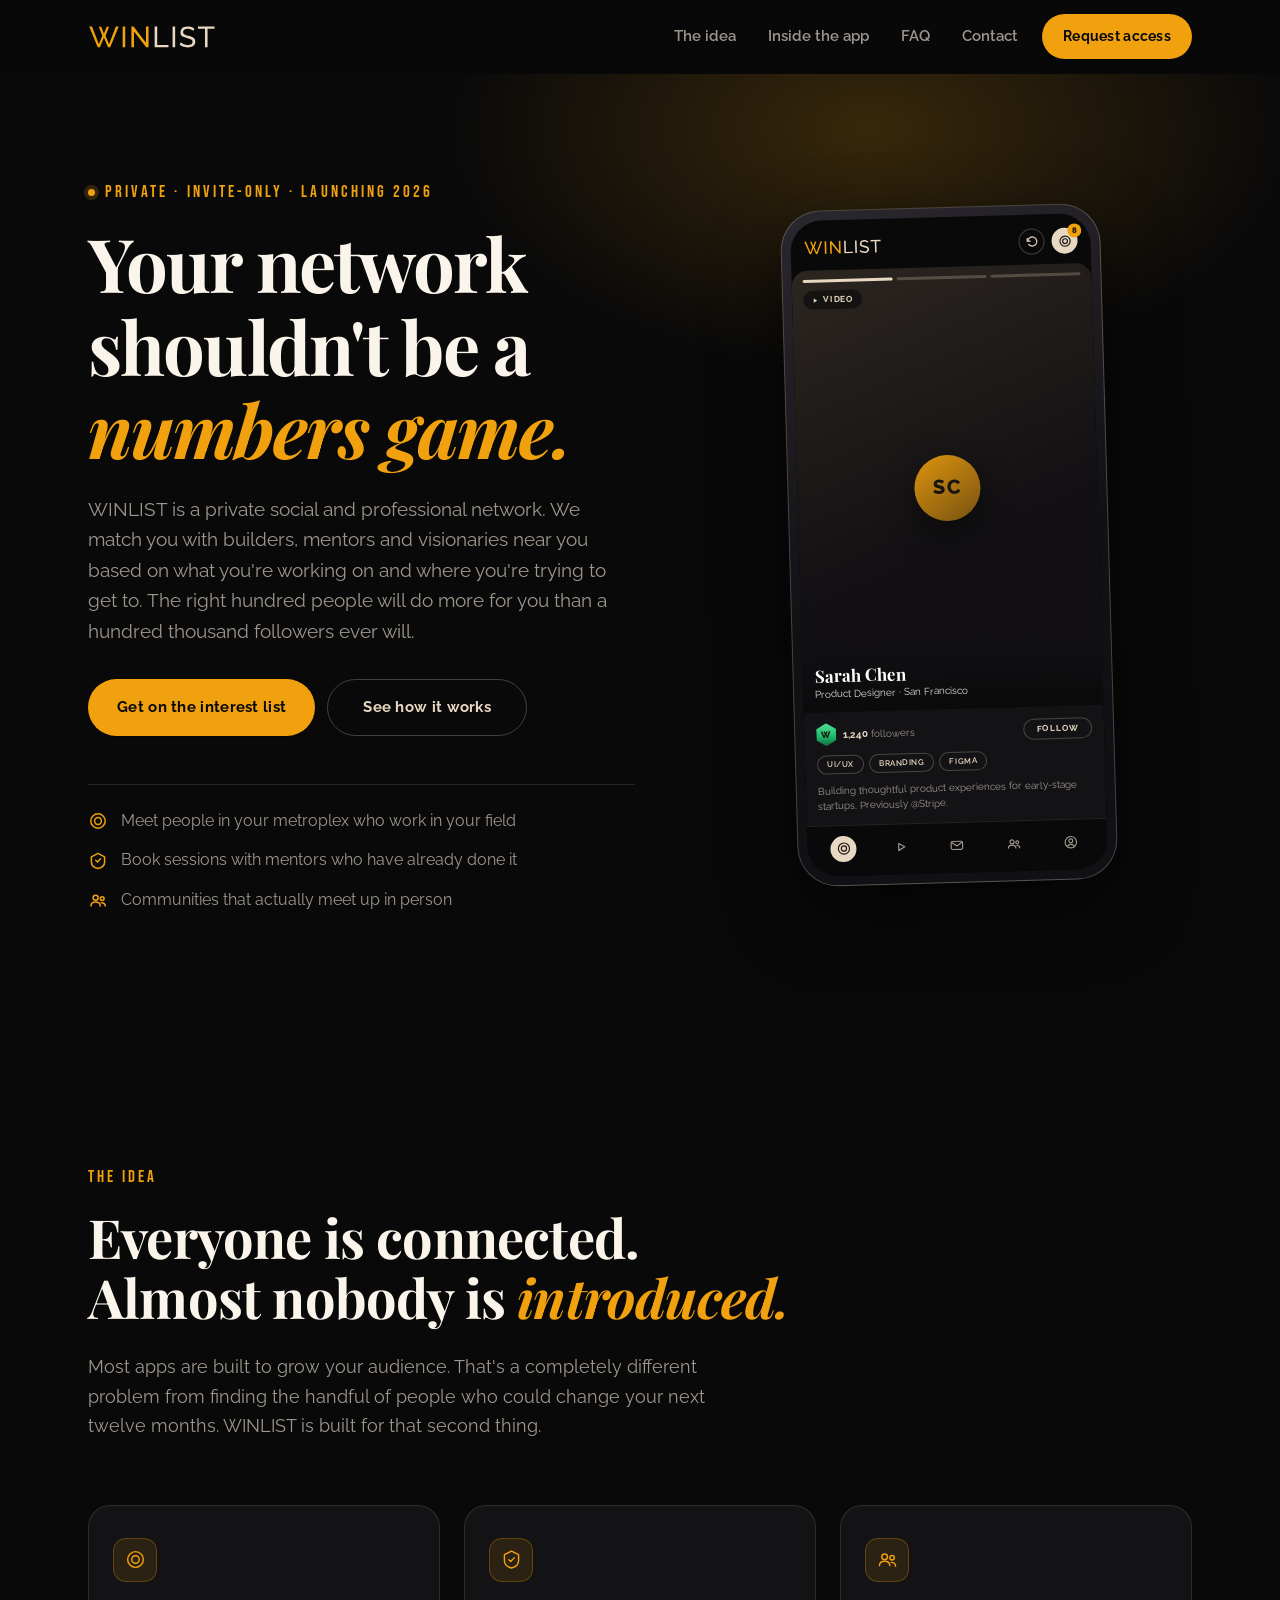
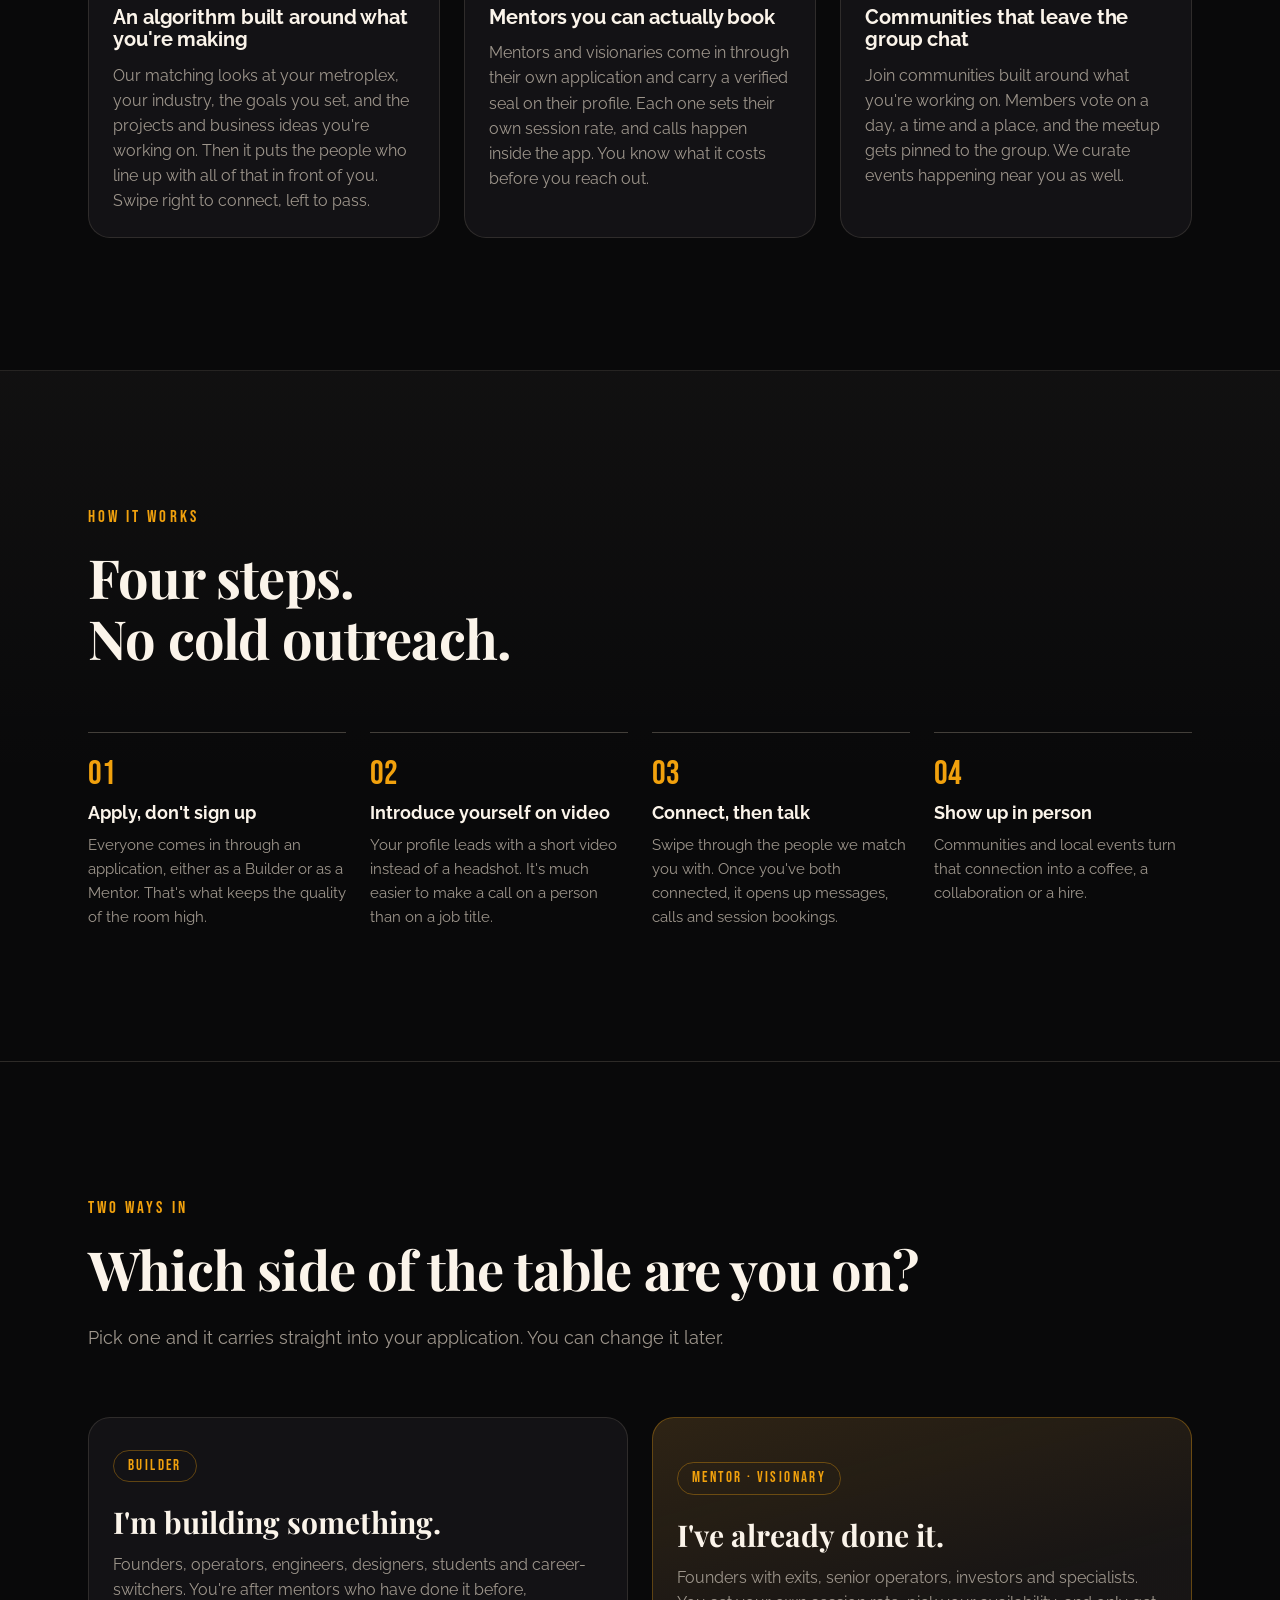
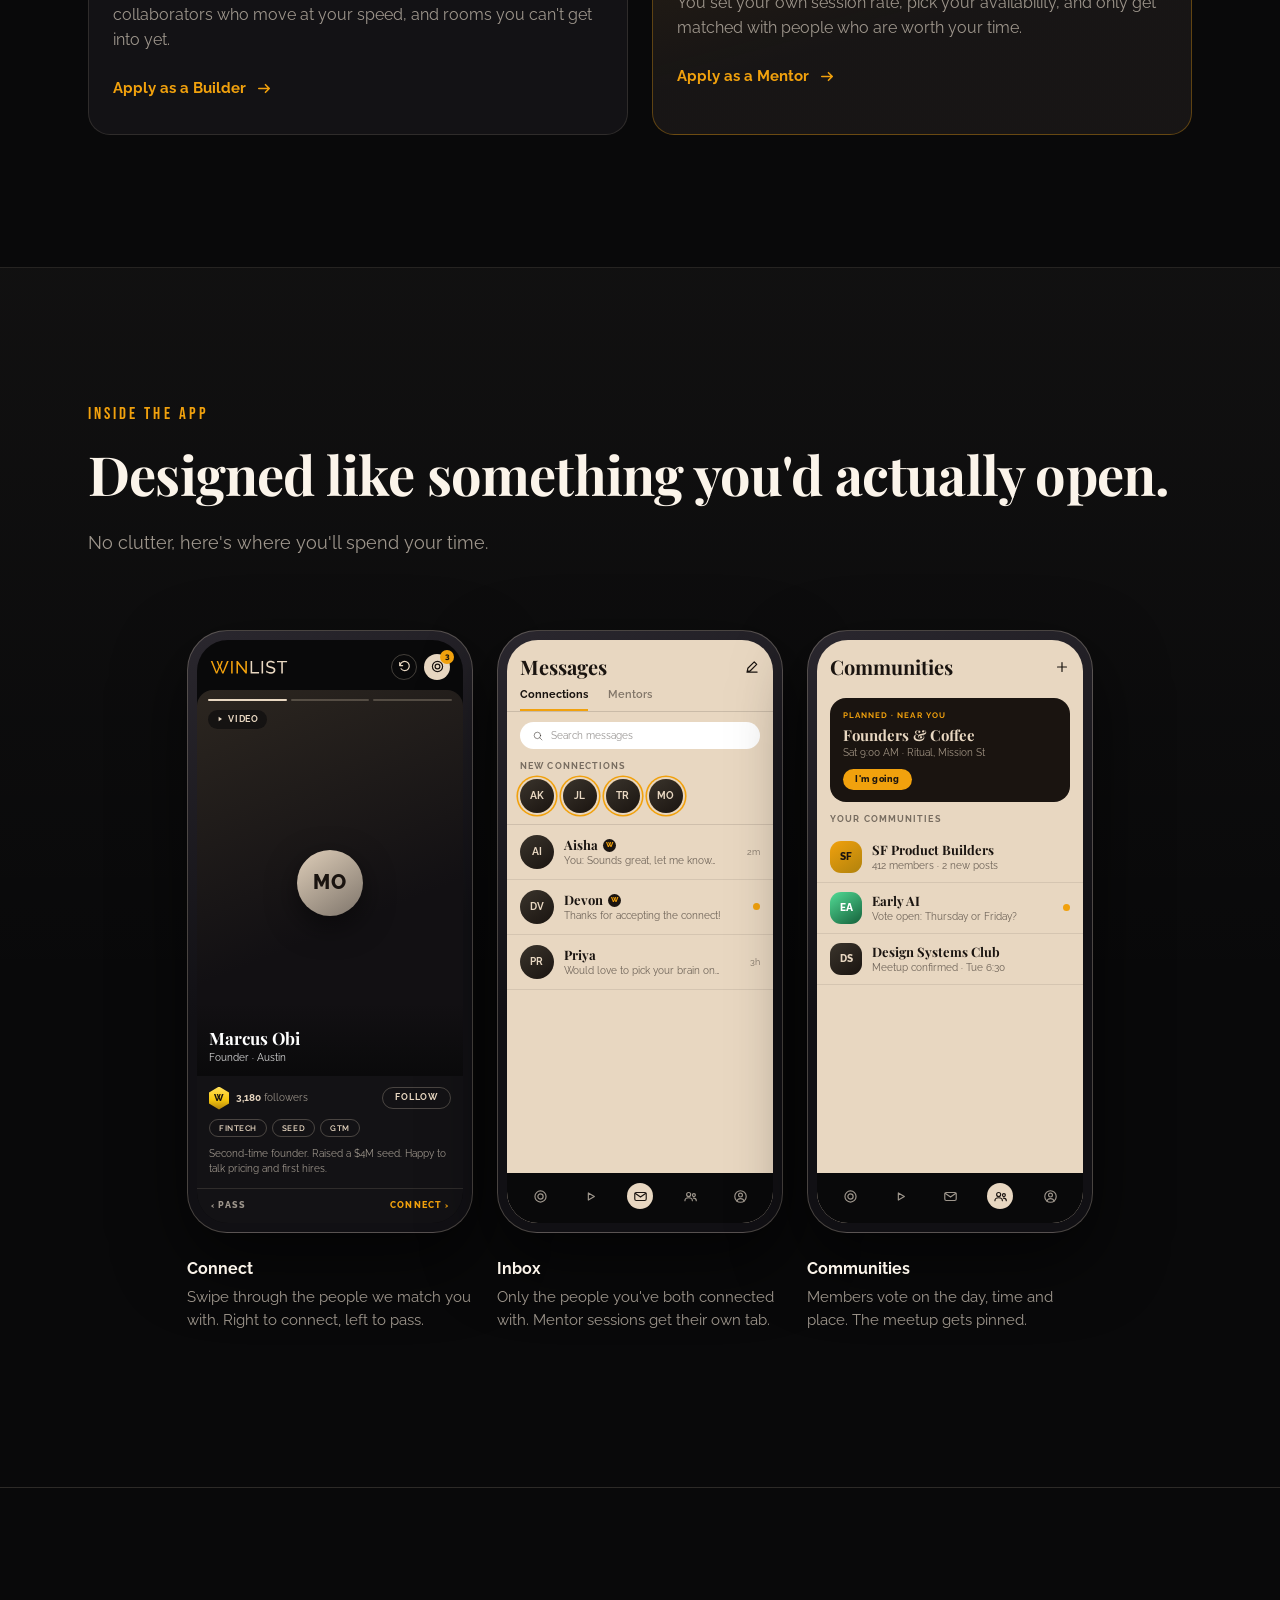
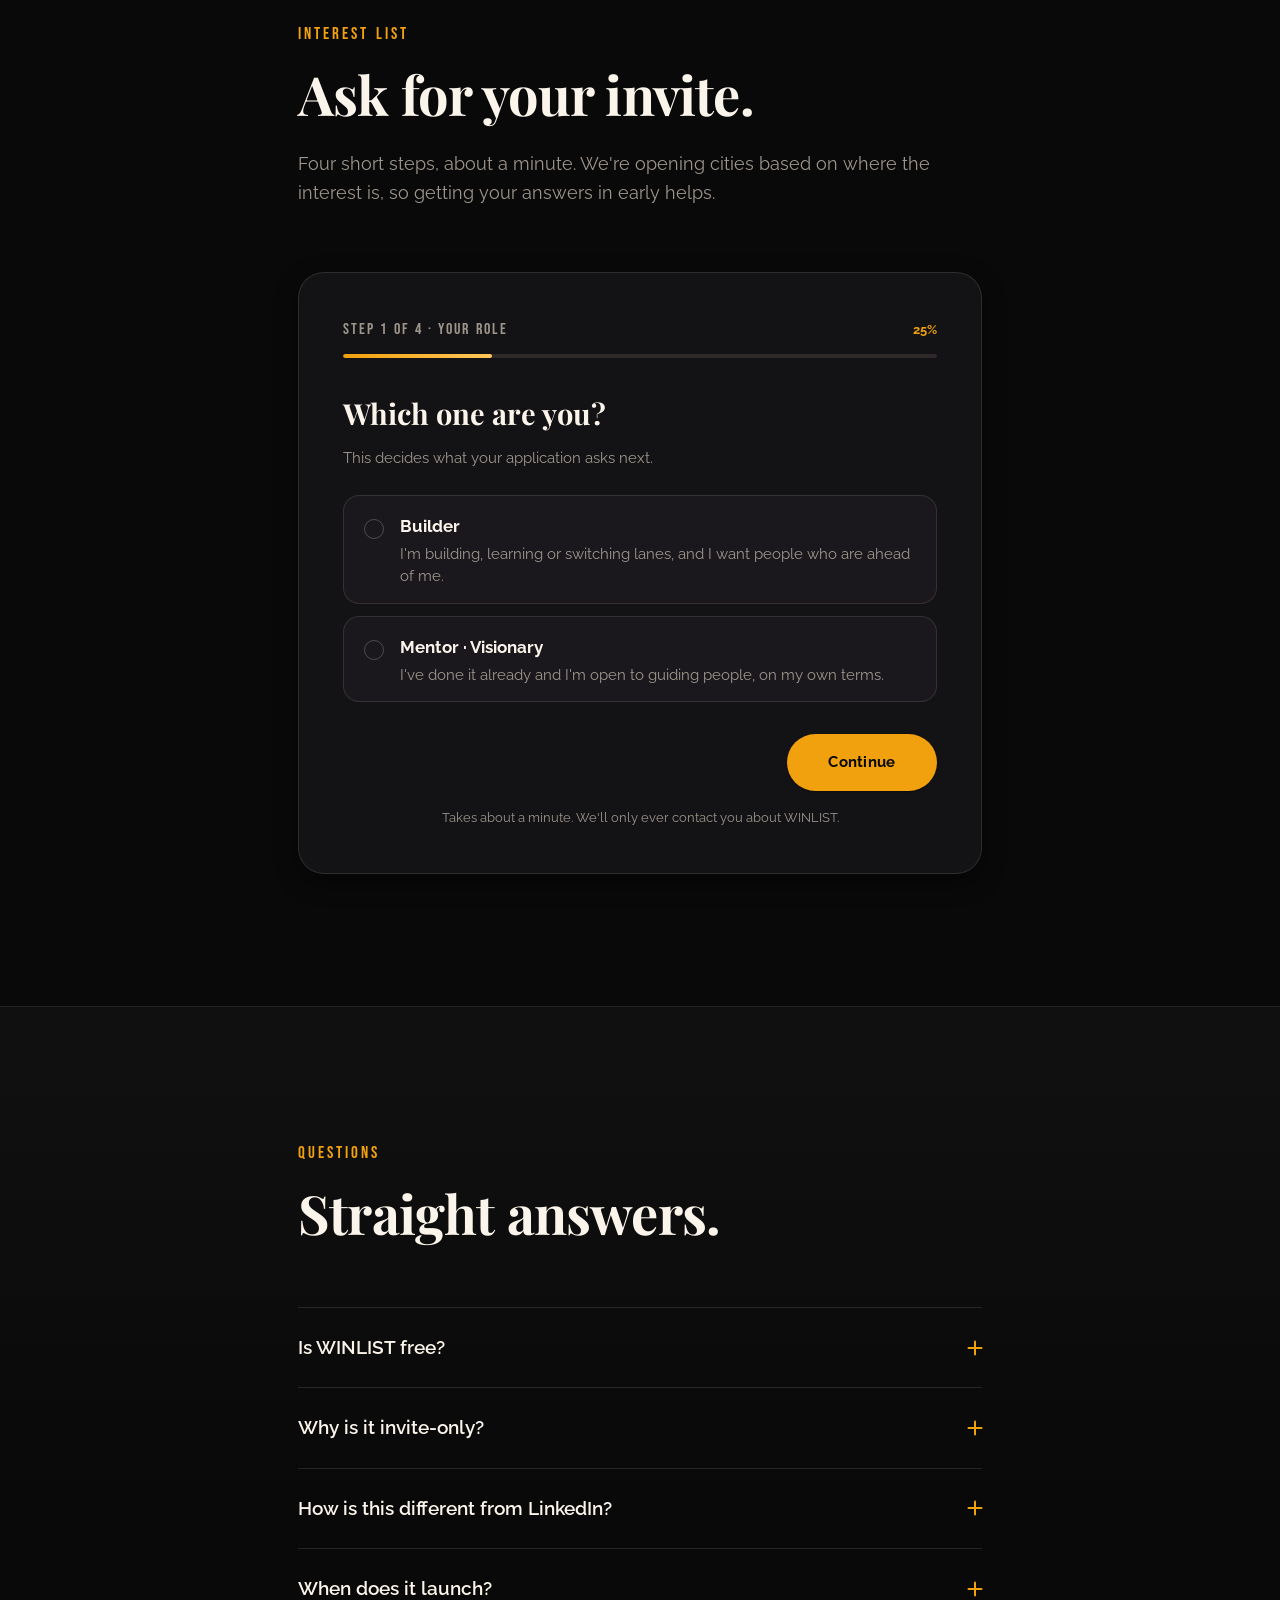
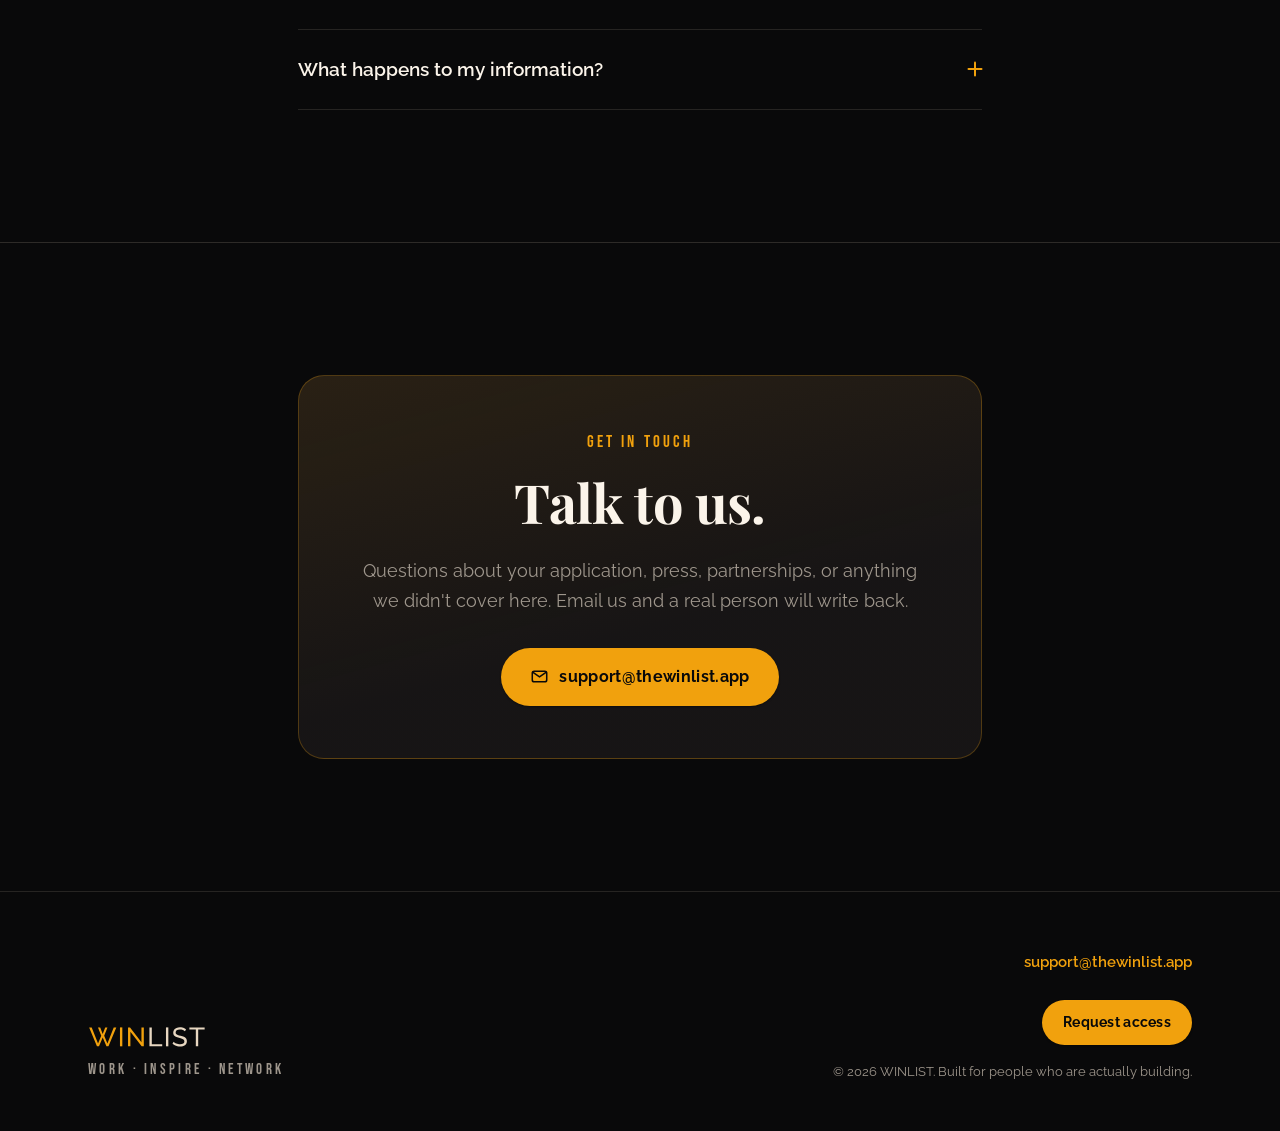
==== commit 2713b19d: "Rewrite site copy and add a contact section - Correct the matching claim. The first idea card said "" ====
--- a/index.html
+++ b/index.html
@@ -3,8 +3,8 @@
 <head>
 <meta charset="utf-8">
 <meta name="viewport" content="width=device-width, initial-scale=1, viewport-fit=cover">
-<title>WINLIST — A private network for people who build</title>
-<meta name="description" content="WINLIST is an invite-only social and professional network. Meet builders, mentors and visionaries near you — matched by intent, not by follower count. Join the interest list.">
+<title>WINLIST | A private network for people who build</title>
+<meta name="description" content="WINLIST is an invite-only social and professional network. We match you with builders, mentors and visionaries near you based on what you are actually working on. Join the interest list.">
 <meta name="theme-color" content="#09090A">
 <link rel="icon" href="assets/mark.svg" type="image/svg+xml">
 <link rel="apple-touch-icon" href="assets/mark.svg">
@@ -12,12 +12,12 @@
 
 <meta property="og:type" content="website">
 <meta property="og:url" content="https://thewinlist.app/">
-<meta property="og:title" content="WINLIST — A private network for people who build">
-<meta property="og:description" content="An invite-only social and professional network. Meet builders, mentors and visionaries near you — matched by intent, not by follower count.">
+<meta property="og:title" content="WINLIST | A private network for people who build">
+<meta property="og:description" content="An invite-only social and professional network. We match you with builders, mentors and visionaries near you based on what you are actually working on.">
 <meta property="og:image" content="https://thewinlist.app/assets/og.png">
 <meta property="og:image:width" content="1200">
 <meta property="og:image:height" content="630">
-<meta property="og:image:alt" content="WINLIST — a private network for people who build.">
+<meta property="og:image:alt" content="WINLIST, a private network for people who build.">
 <meta property="og:site_name" content="WINLIST">
 <meta name="twitter:card" content="summary_large_image">
 
@@ -43,6 +43,7 @@
       <a href="#concept">The idea</a>
       <a href="#inside">Inside the app</a>
       <a href="#faq">FAQ</a>
+      <a href="#contact">Contact</a>
     </nav>
 
     <a class="btn btn-gold btn-sm header-cta" href="#join">Request access</a>
@@ -67,10 +68,10 @@
       </h1>
 
       <p class="hero-sub">
-        WINLIST is a private social and professional network built on one idea: the right
-        hundred people beat a hundred thousand followers. No vanity metrics, no cold
-        outreach — just builders, mentors and visionaries near you, matched by what
-        you're actually working on.
+        WINLIST is a private social and professional network. We match you with builders,
+        mentors and visionaries near you based on what you're working on and where you're
+        trying to get to. The right hundred people will do more for you than a hundred
+        thousand followers ever will.
       </p>
 
       <div class="hero-actions">
@@ -79,9 +80,9 @@
       </div>
 
       <ul class="hero-points">
-        <li><svg class="ico" viewBox="0 0 20 20" aria-hidden="true"><circle cx="10" cy="10" r="7.2"/><circle cx="10" cy="10" r="3.4"/></svg><span>Swipe to connect with people in your field, within 50 miles</span></li>
-        <li><svg class="ico" viewBox="0 0 20 20" aria-hidden="true"><path d="M10 3.4 16.6 6.8v5.1c0 3.4-2.7 5.7-6.6 6.7-3.9-1-6.6-3.3-6.6-6.7V6.8z"/><path d="m7.7 10.2 1.8 1.8 3-3.2"/></svg><span>Book real sessions with vetted mentors — in-app, no cold DMs</span></li>
-        <li><svg class="ico" viewBox="0 0 20 20" aria-hidden="true"><circle cx="7.6" cy="7.8" r="2.5"/><path d="M3 15.9c0-2.4 2-3.9 4.6-3.9s4.6 1.5 4.6 3.9"/><circle cx="14.2" cy="8.6" r="1.9"/><path d="M13.4 12.7c2.2 0 3.8 1.3 3.8 3.4"/></svg><span>Communities that meet up in person, not just in a group chat</span></li>
+        <li><svg class="ico" viewBox="0 0 20 20" aria-hidden="true"><circle cx="10" cy="10" r="7.2"/><circle cx="10" cy="10" r="3.4"/></svg><span>Meet people in your metroplex who work in your field</span></li>
+        <li><svg class="ico" viewBox="0 0 20 20" aria-hidden="true"><path d="M10 3.4 16.6 6.8v5.1c0 3.4-2.7 5.7-6.6 6.7-3.9-1-6.6-3.3-6.6-6.7V6.8z"/><path d="m7.7 10.2 1.8 1.8 3-3.2"/></svg><span>Book sessions with mentors who have already done it</span></li>
+        <li><svg class="ico" viewBox="0 0 20 20" aria-hidden="true"><circle cx="7.6" cy="7.8" r="2.5"/><path d="M3 15.9c0-2.4 2-3.9 4.6-3.9s4.6 1.5 4.6 3.9"/><circle cx="14.2" cy="8.6" r="1.9"/><path d="M13.4 12.7c2.2 0 3.8 1.3 3.8 3.4"/></svg><span>Communities that actually meet up in person</span></li>
       </ul>
     </div>
 
@@ -139,29 +140,29 @@
       <p class="eyebrow">The idea</p>
       <h2 class="sec-title">Everyone is connected.<br>Almost nobody is <em>introduced.</em></h2>
       <p class="sec-lede">
-        Social apps optimise for reach. Professional apps optimise for résumés. Neither one
-        gets you into a room with the person who could change your next twelve months.
-        WINLIST is built for that introduction, and nothing else.
+        Most apps are built to grow your audience. That's a completely different problem
+        from finding the handful of people who could change your next twelve months.
+        WINLIST is built for that second thing.
       </p>
     </div>
 
     <div class="cards-3">
       <article class="card reveal">
         <span class="card-ico" aria-hidden="true"><svg viewBox="0 0 24 24"><circle cx="12" cy="12" r="8.2"/><circle cx="12" cy="12" r="3.9"/></svg></span>
-        <h3>Matched by intent, not by algorithm</h3>
-        <p>You see people who share your field and are within about 50 miles of you. Swipe right to connect, left to pass. No filters to game, no follower counts to chase, no feed deciding who deserves your attention.</p>
+        <h3>An algorithm built around what you're making</h3>
+        <p>Our matching looks at your metroplex, your industry, the goals you set, and the projects and business ideas you're working on. Then it puts the people who line up with all of that in front of you. Swipe right to connect, left to pass.</p>
       </article>
 
       <article class="card reveal" data-delay="1">
         <span class="card-ico" aria-hidden="true"><svg viewBox="0 0 24 24"><path d="M12 3.2 19.4 7v6c0 4-3.1 6.7-7.4 7.8C7.7 19.7 4.6 17 4.6 13V7z"/><path d="m9.2 12.2 2 2 3.6-3.9"/></svg></span>
         <h3>Mentors you can actually book</h3>
-        <p>Mentors and visionaries apply separately and carry a verified seal. Each one sets a flat session rate on their profile, and calls happen inside the app. You know the price before you ask, and they know you're serious.</p>
+        <p>Mentors and visionaries come in through their own application and carry a verified seal on their profile. Each one sets their own session rate, and calls happen inside the app. You know what it costs before you reach out.</p>
       </article>
 
       <article class="card reveal" data-delay="2">
         <span class="card-ico" aria-hidden="true"><svg viewBox="0 0 24 24"><circle cx="9" cy="9.2" r="3"/><path d="M3.6 18.4c0-2.9 2.4-4.6 5.4-4.6s5.4 1.7 5.4 4.6"/><circle cx="16.8" cy="10.2" r="2.3"/><path d="M15.8 15c2.6 0 4.6 1.5 4.6 4.1"/></svg></span>
         <h3>Communities that leave the group chat</h3>
-        <p>Join communities around what you're building. Members vote on a day, a time and a venue, and the meetup gets pinned. WINLIST curates events near you too. The point is to end up in the same room.</p>
+        <p>Join communities built around what you're working on. Members vote on a day, a time and a place, and the meetup gets pinned to the group. We curate events happening near you as well.</p>
       </article>
     </div>
   </div>
@@ -179,22 +180,22 @@
       <li class="step-item reveal">
         <span class="step-n">01</span>
         <h3>Apply, don't sign up</h3>
-        <p>Everyone comes in through an application — as a Builder or as a Mentor. That's what keeps the room worth being in.</p>
+        <p>Everyone comes in through an application, either as a Builder or as a Mentor. That's what keeps the quality of the room high.</p>
       </li>
       <li class="step-item reveal" data-delay="1">
         <span class="step-n">02</span>
         <h3>Introduce yourself on video</h3>
-        <p>Your profile leads with a short video, not a headshot. People decide to connect with a person, not a job title.</p>
+        <p>Your profile leads with a short video instead of a headshot. It's much easier to make a call on a person than on a job title.</p>
       </li>
       <li class="step-item reveal" data-delay="2">
         <span class="step-n">03</span>
         <h3>Connect, then talk</h3>
-        <p>Swipe through people in your field nearby. A mutual connect opens a real conversation — messages, calls, session bookings.</p>
+        <p>Swipe through the people we match you with. Once you've both connected, it opens up messages, calls and session bookings.</p>
       </li>
       <li class="step-item reveal" data-delay="3">
         <span class="step-n">04</span>
         <h3>Show up in person</h3>
-        <p>Communities and curated local events turn a connection into a coffee, a collaboration, or a hire.</p>
+        <p>Communities and local events turn that connection into a coffee, a collaboration or a hire.</p>
       </li>
     </ol>
   </div>
@@ -213,14 +214,14 @@
       <button type="button" class="role-card reveal" data-role="builder">
         <span class="role-tag">Builder</span>
         <h3>I'm building something.</h3>
-        <p>Founders, operators, engineers, designers, students, career-switchers. You want mentors who've done it, collaborators who match your pace, and rooms you can't get into yet.</p>
+        <p>Founders, operators, engineers, designers, students and career-switchers. You're after mentors who have done it before, collaborators who move at your speed, and rooms you can't get into yet.</p>
         <span class="role-go">Apply as a Builder <svg viewBox="0 0 20 20" aria-hidden="true"><path d="M4 10h11M11 6l4 4-4 4"/></svg></span>
       </button>
 
       <button type="button" class="role-card role-card-gold reveal" data-delay="1" data-role="mentor">
         <span class="role-tag">Mentor · Visionary</span>
         <h3>I've already done it.</h3>
-        <p>Founders with exits, senior operators, investors, specialists. You set your own session rate, choose your availability, and get matched with people worth your hour — not your inbox.</p>
+        <p>Founders with exits, senior operators, investors and specialists. You set your own session rate, pick your availability, and only get matched with people who are worth your time.</p>
         <span class="role-go">Apply as a Mentor <svg viewBox="0 0 20 20" aria-hidden="true"><path d="M4 10h11M11 6l4 4-4 4"/></svg></span>
       </button>
     </div>
@@ -233,7 +234,7 @@
     <div class="sec-head reveal">
       <p class="eyebrow">Inside the app</p>
       <h2 class="sec-title">Designed like something you'd actually open.</h2>
-      <p class="sec-lede">Five tabs, no clutter. Here's where you'll spend your time.</p>
+      <p class="sec-lede">No clutter, here's where you'll spend your time.</p>
     </div>
   </div>
 
@@ -260,7 +261,7 @@
             <div class="swipe-hint"><span class="sh sh-pass">‹ PASS</span><span class="sh sh-conn">CONNECT ›</span></div>
           </div>
         </div>
-        <figcaption><b>Connect</b>Swipe through people in your field nearby. Right to connect, left to pass.</figcaption>
+        <figcaption><b>Connect</b>Swipe through the people we match you with. Right to connect, left to pass.</figcaption>
       </figure>
 
       <figure class="shot reveal" data-delay="1">
@@ -284,7 +285,7 @@
             </div>
           </div>
         </div>
-        <figcaption><b>Inbox</b>Only people you both agreed to meet. Mentor sessions get their own tab.</figcaption>
+        <figcaption><b>Inbox</b>Only the people you've both connected with. Mentor sessions get their own tab.</figcaption>
       </figure>
 
       <figure class="shot reveal" data-delay="2">
@@ -311,7 +312,7 @@
             </div>
           </div>
         </div>
-        <figcaption><b>Communities</b>Members vote on day, time and venue. The meetup gets pinned.</figcaption>
+        <figcaption><b>Communities</b>Members vote on the day, time and place. The meetup gets pinned.</figcaption>
       </figure>
 
     </div>
@@ -325,7 +326,7 @@
     <div class="sec-head reveal">
       <p class="eyebrow">Interest list</p>
       <h2 class="sec-title">Ask for your invite.</h2>
-      <p class="sec-lede">Four short steps, about a minute. We open cities by application — earlier answers get read first.</p>
+      <p class="sec-lede">Four short steps, about a minute. We're opening cities based on where the interest is, so getting your answers in early helps.</p>
     </div>
 
     <div class="form-shell reveal">
@@ -351,7 +352,7 @@
               <input type="radio" name="role" value="builder">
               <span class="opt-body">
                 <span class="opt-title">Builder</span>
-                <span class="opt-desc">I'm building, learning or switching lanes — and I want people who are ahead of me.</span>
+                <span class="opt-desc">I'm building, learning or switching lanes, and I want people who are ahead of me.</span>
               </span>
             </label>
             <label class="opt">
@@ -368,7 +369,7 @@
         <!-- STEP 2 -->
         <fieldset class="step" data-step="2" hidden>
           <legend class="q">How do we reach you?</legend>
-          <p class="q-help">Only used for your invite and launch updates. Never sold, never spammed.</p>
+          <p class="q-help">We'll only use this for your invite and launch updates. We don't sell it and we won't spam you.</p>
 
           <div class="field">
             <label for="fullName">Full name <span class="req" aria-hidden="true">*</span></label>
@@ -401,7 +402,7 @@
         <!-- STEP 3 -->
         <fieldset class="step" data-step="3" hidden>
           <legend class="q">What do you do?</legend>
-          <p class="q-help">This is what we match on. Be specific — it helps more than a job title.</p>
+          <p class="q-help">This is what the matching runs on, so be specific. It helps a lot more than a job title does.</p>
 
           <div class="field">
             <label for="field">Your field <span class="req" aria-hidden="true">*</span></label>
@@ -443,7 +444,7 @@
         <!-- STEP 4 -->
         <fieldset class="step" data-step="4" hidden>
           <legend class="q">What do you want out of WINLIST?</legend>
-          <p class="q-help">Pick everything that applies — at least one.</p>
+          <p class="q-help">Pick everything that applies. At least one.</p>
 
           <div class="chip-set" id="goals">
             <label class="chip"><input type="checkbox" name="goals" value="Find a mentor"><span>Find a mentor</span></label>
@@ -503,7 +504,7 @@
       <div class="done" id="done" role="status" aria-live="polite" hidden>
         <span class="done-mark" aria-hidden="true"><svg viewBox="0 0 44 44"><path d="M13 22.5 19.5 29 32 16"/></svg></span>
         <h3>You're on the list.</h3>
-        <p id="doneMsg">We've got your application. Invites go out city by city — we'll text you the moment yours opens.</p>
+        <p id="doneMsg">We've got your application. We're opening city by city, and we'll text you as soon as yours is up.</p>
         <button type="button" class="btn btn-ghost" id="againBtn">Submit another person</button>
       </div>
     </div>
@@ -521,24 +522,39 @@
     <div class="faq reveal">
       <details>
         <summary>Is WINLIST free?<span class="chev" aria-hidden="true"></span></summary>
-        <div class="faq-body"><p>Joining, building a profile, connecting and messaging are free. A premium tier unlocks extras such as seeing who wants to connect with you before you swipe. Mentor sessions are paid separately, at the flat rate each mentor sets on their own profile.</p></div>
+        <div class="faq-body"><p>Joining, building a profile, connecting and messaging are all free. There's a premium tier that unlocks extras like seeing who wants to connect with you before you swipe. Mentor sessions are paid separately, at whatever rate that mentor has set.</p></div>
       </details>
       <details>
         <summary>Why is it invite-only?<span class="chev" aria-hidden="true"></span></summary>
-        <div class="faq-body"><p>Because the value of a network is the people in it. Every member — Builder or Mentor — comes through an application, so the person on the other side of a connect is someone who also chose to be here.</p></div>
+        <div class="faq-body"><p>A network is only as good as the people in it. Every member, Builder or Mentor, comes in through an application. So the person on the other side of a connect chose to be here too.</p></div>
       </details>
       <details>
         <summary>How is this different from LinkedIn?<span class="chev" aria-hidden="true"></span></summary>
-        <div class="faq-body"><p>LinkedIn is a résumé you broadcast at strangers. WINLIST is a room you get introduced into. No cold outreach, no connection-count race, and no feed rewarding whoever posts most — just people near you, in your field, who agreed to meet.</p></div>
+        <div class="faq-body"><p>LinkedIn is a résumé you broadcast at strangers. WINLIST puts you in front of a much smaller group of people who are actually relevant to what you're doing, and you both have to agree before a conversation starts. No cold outreach, and no race to collect connections.</p></div>
       </details>
       <details>
         <summary>When does it launch?<span class="chev" aria-hidden="true"></span></summary>
-        <div class="faq-body"><p>The app is built and in testing now. We're opening one city at a time through 2026, starting where the interest list is densest — which is a real reason to add your city.</p></div>
+        <div class="faq-body"><p>The app is built and in testing right now. We're opening one city at a time through 2026, starting wherever the interest list is heaviest. That's a real reason to put your city down.</p></div>
       </details>
       <details>
         <summary>What happens to my information?<span class="chev" aria-hidden="true"></span></summary>
-        <div class="faq-body"><p>It's stored privately and used only to process your invite and tell you when your city opens. We don't sell it, share it, or add you to anything you didn't ask for. Reply to any message from us and we'll delete it.</p></div>
+        <div class="faq-body"><p>It's stored privately and only used to process your invite and let you know when your city opens. We don't sell it or share it. If you want it gone, email us and we'll delete it.</p></div>
       </details>
+    </div>
+  </div>
+</section>
+
+<!-- ═════════════════  CONTACT  ═════════════════ -->
+<section class="section" id="contact">
+  <div class="wrap wrap-narrow">
+    <div class="contact-card reveal">
+      <p class="eyebrow">Get in touch</p>
+      <h2 class="sec-title">Talk to us.</h2>
+      <p class="sec-lede">Questions about your application, press, partnerships, or anything we didn't cover here. Email us and a real person will write back.</p>
+      <a class="btn btn-gold contact-btn" href="mailto:support@thewinlist.app">
+        <svg viewBox="0 0 20 20" aria-hidden="true"><rect x="2.4" y="4.4" width="15.2" height="11.2" rx="2"/><path d="m2.8 5.4 7.2 5 7.2-5"/></svg>
+        support@thewinlist.app
+      </a>
     </div>
   </div>
 </section>
@@ -553,6 +569,7 @@
       <p class="footer-strap">Work · Inspire · Network</p>
     </div>
     <div class="footer-right">
+      <a class="footer-mail" href="mailto:support@thewinlist.app">support@thewinlist.app</a>
       <a class="btn btn-gold btn-sm" href="#join">Request access</a>
       <p class="footer-legal">© <span id="year">2026</span> WINLIST. Built for people who are actually building.</p>
     </div>
@@ -560,5 +577,9 @@
 </footer>
 
 <script src="app.js"></script>
+
+<!-- Vercel Web Analytics. First-party path, so no third-party host is involved.
+     Only does anything on a Vercel deployment; locally it 404s harmlessly. -->
+<script defer src="/_vercel/insights/script.js"></script>
 </body>
 </html>
--- a/styles.css
+++ b/styles.css
@@ -690,13 +690,15 @@
 }
 .chip span:hover{border-color:var(--line-strong)}
 .chip span::before{
+  /* right+bottom borders rotated +45° — puts the long arm on the upper right.
+     left+bottom at -45° draws a mirrored tick. */
   content:"";width:0;height:11px;margin-right:0;
-  border-left:2px solid currentColor;border-bottom:2px solid currentColor;
-  transform:rotate(-45deg) scale(0);
+  border-right:2px solid currentColor;border-bottom:2px solid currentColor;
+  transform:rotate(45deg) scale(0);
   transition:transform var(--t-fast) var(--ease-out),width var(--t-fast) var(--ease-out),margin var(--t-fast) var(--ease-out);
 }
 .chip input:checked+span{background:var(--gold);border-color:var(--gold);color:var(--text-onGold)}
-.chip input:checked+span::before{width:7px;margin-right:11px;transform:rotate(-45deg) scale(1)}
+.chip input:checked+span::before{width:6px;margin-right:12px;transform:rotate(45deg) scale(1)}
 .chip input:focus-visible+span{outline:2px solid var(--gold);outline-offset:3px}
 
 /* consent */
@@ -784,6 +786,27 @@
 .faq-body{padding-bottom:var(--s5)}
 .faq-body p{color:var(--text-muted);font-size:15.5px;max-width:66ch;line-height:1.68}
 
+/* ── contact ─────────────────────────────────── */
+.contact-card{
+  background:linear-gradient(165deg,rgba(241,161,13,.10),rgba(241,161,13,.015) 62%),var(--surface);
+  border:1px solid rgba(241,161,13,.26);
+  border-radius:26px;
+  padding:clamp(28px,5vw,52px);
+  text-align:center;
+}
+.contact-card .eyebrow{justify-content:center}
+.contact-card .sec-lede{margin-inline:auto}
+.contact-btn{
+  margin-top:var(--s6);
+  font-size:16px;
+  word-break:break-all;
+}
+.contact-btn svg{
+  width:19px;height:19px;flex:none;
+  fill:none;stroke:currentColor;stroke-width:1.6;
+  stroke-linecap:round;stroke-linejoin:round;
+}
+
 /* ── footer ──────────────────────────────────── */
 .site-footer{border-top:1px solid var(--line);padding-block:var(--s7)}
 .footer-inner{display:flex;flex-wrap:wrap;gap:var(--s6);align-items:flex-end;justify-content:space-between}
@@ -796,6 +819,13 @@
 .footer-right{display:flex;flex-direction:column;gap:var(--s4);align-items:flex-start}
 @media (min-width:720px){.footer-right{align-items:flex-end}}
 .footer-legal{font-size:13px;color:var(--text-muted)}
+.footer-mail{
+  font-size:14.5px;font-weight:600;color:var(--gold);
+  text-decoration:none;min-height:44px;display:inline-flex;align-items:center;
+  border-bottom:1px solid transparent;
+  transition:border-color var(--t-fast) var(--ease-out);
+}
+.footer-mail:hover{border-bottom-color:var(--gold)}
 
 /* ── reveal ──────────────────────────────────── */
 .js .reveal{opacity:0;transform:translateY(22px)}
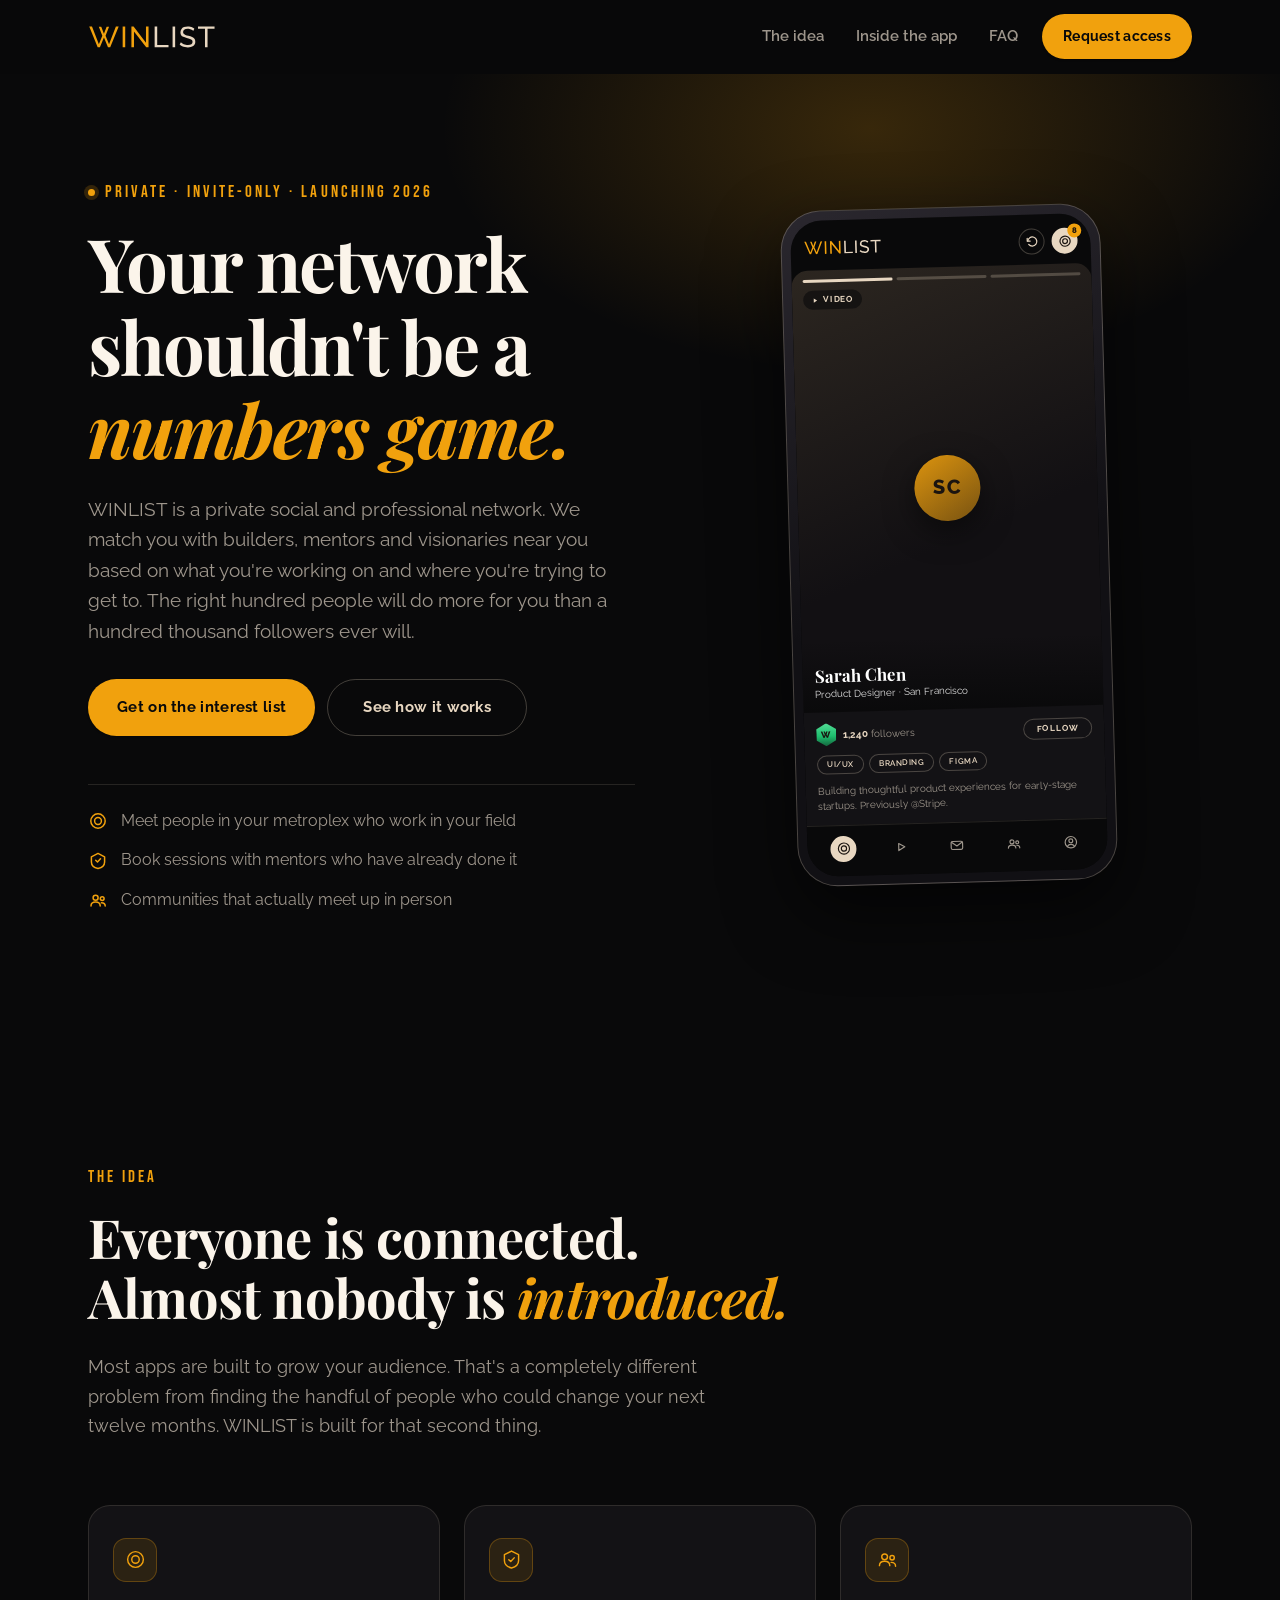
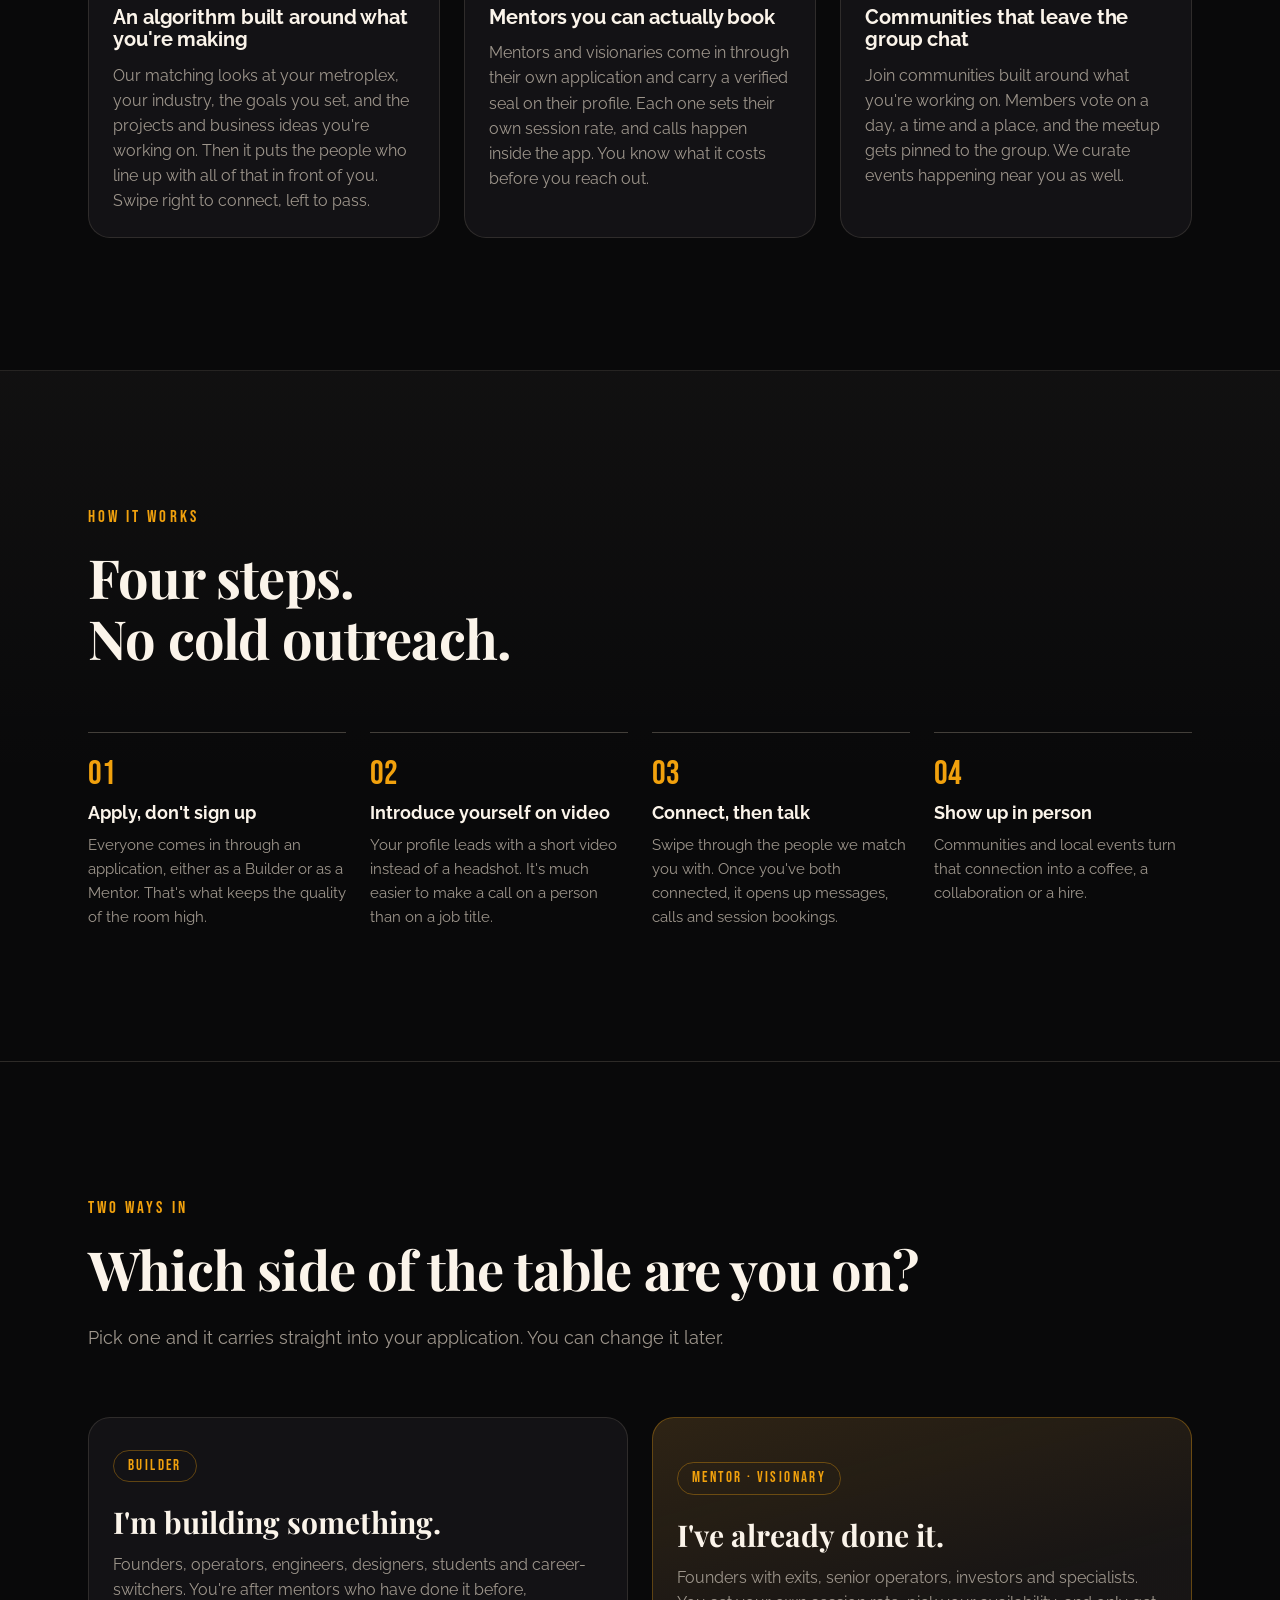
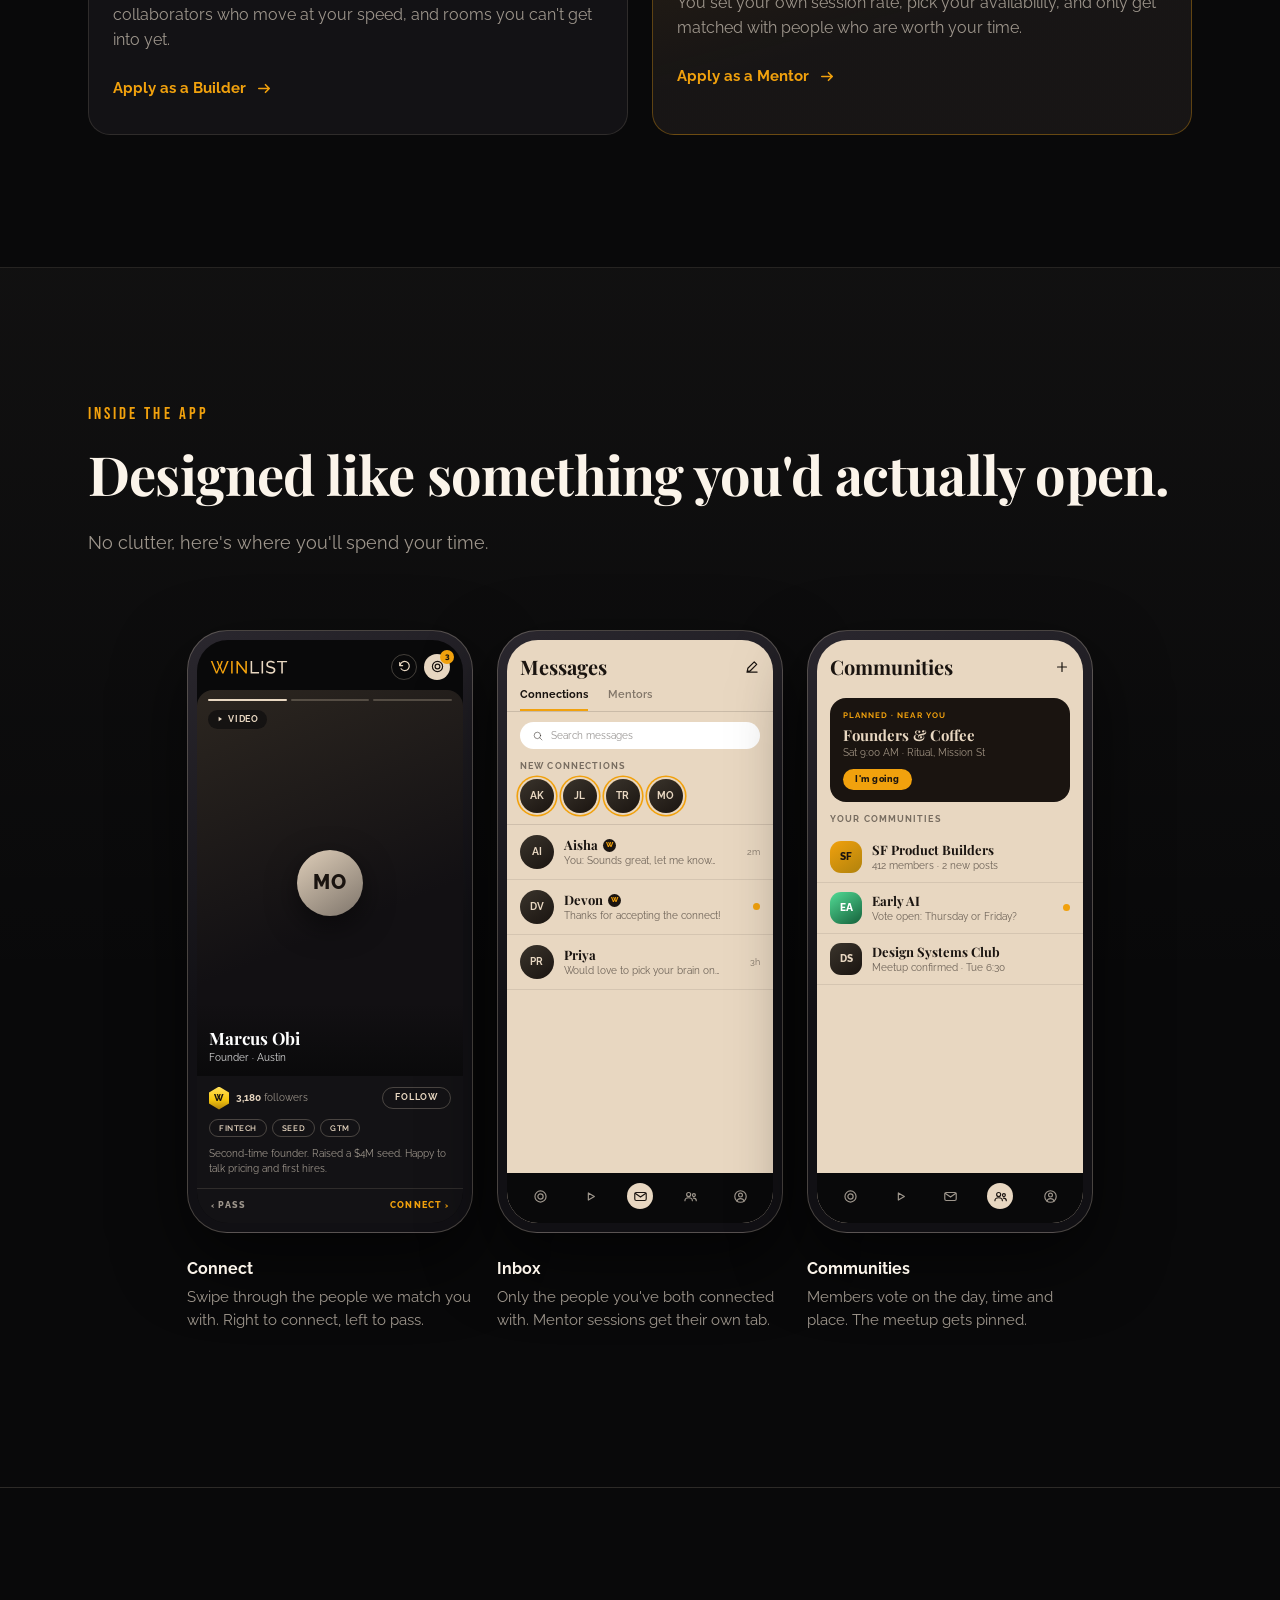
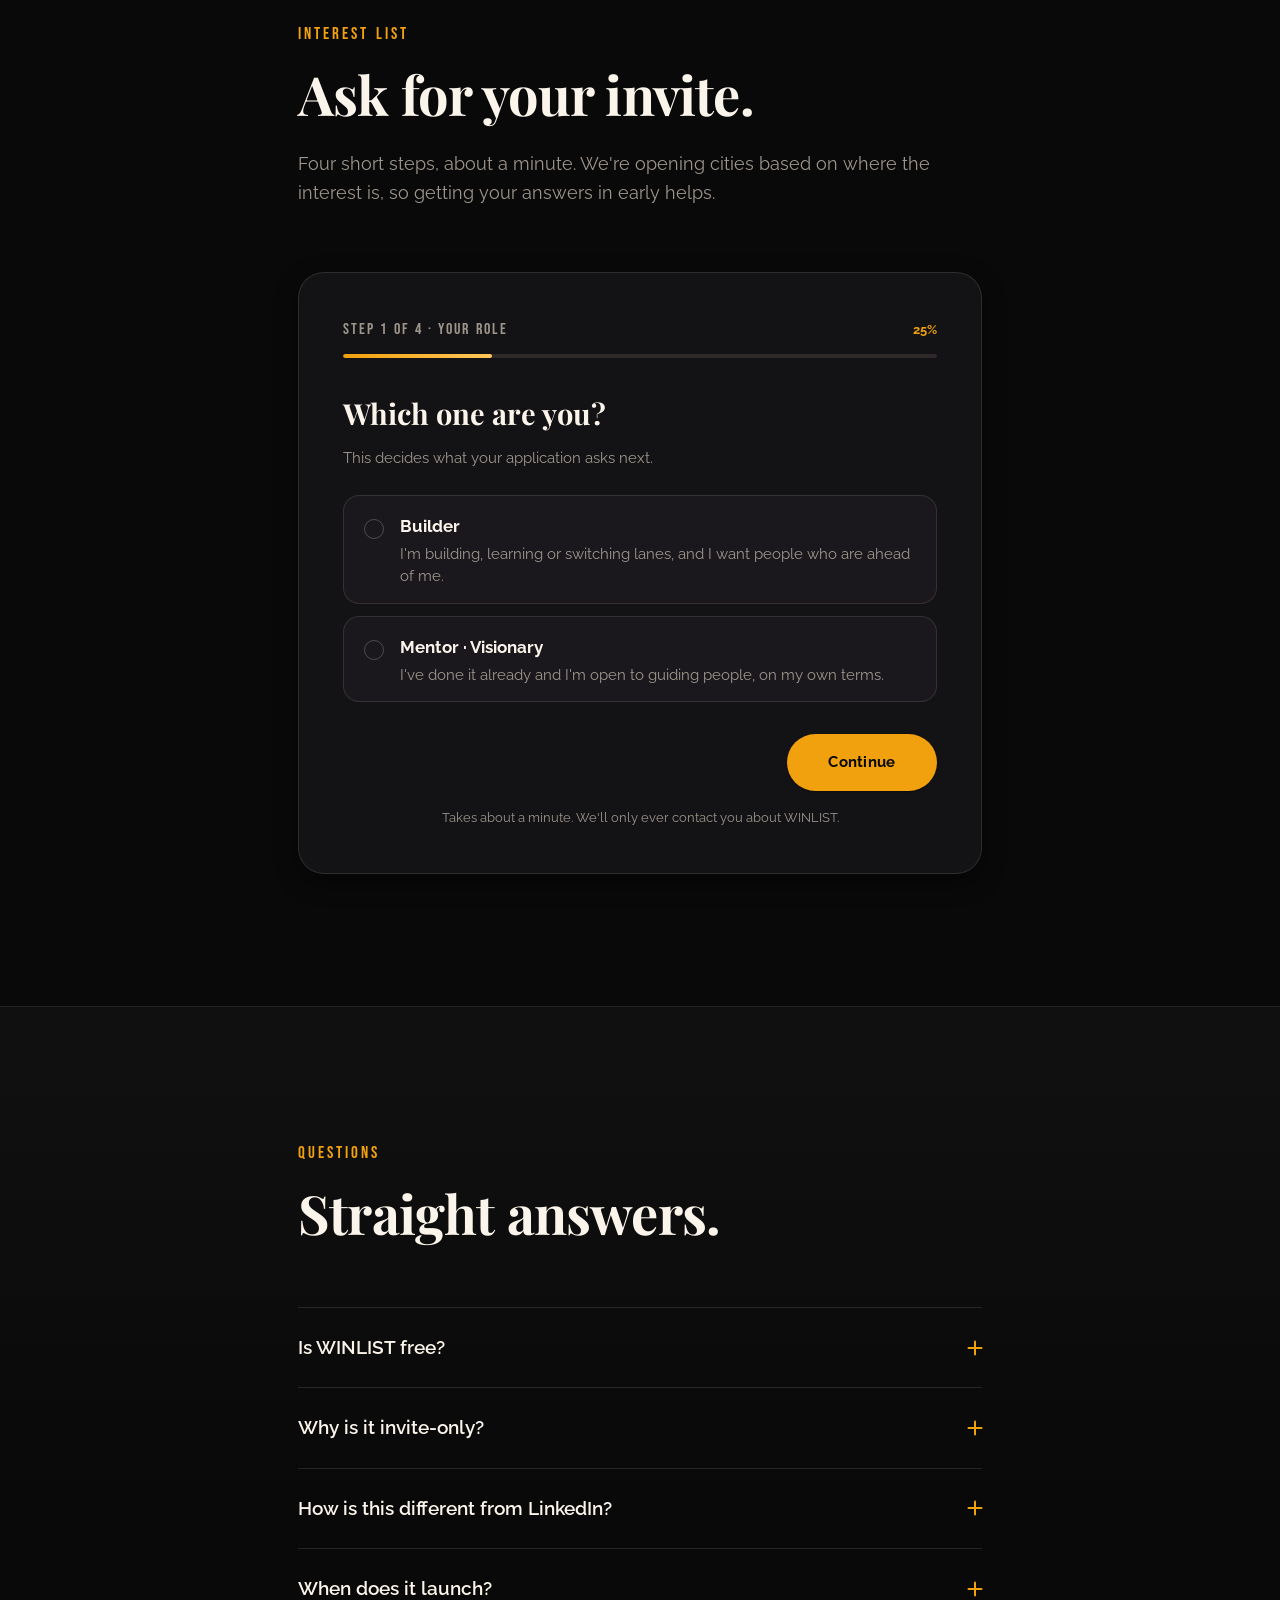
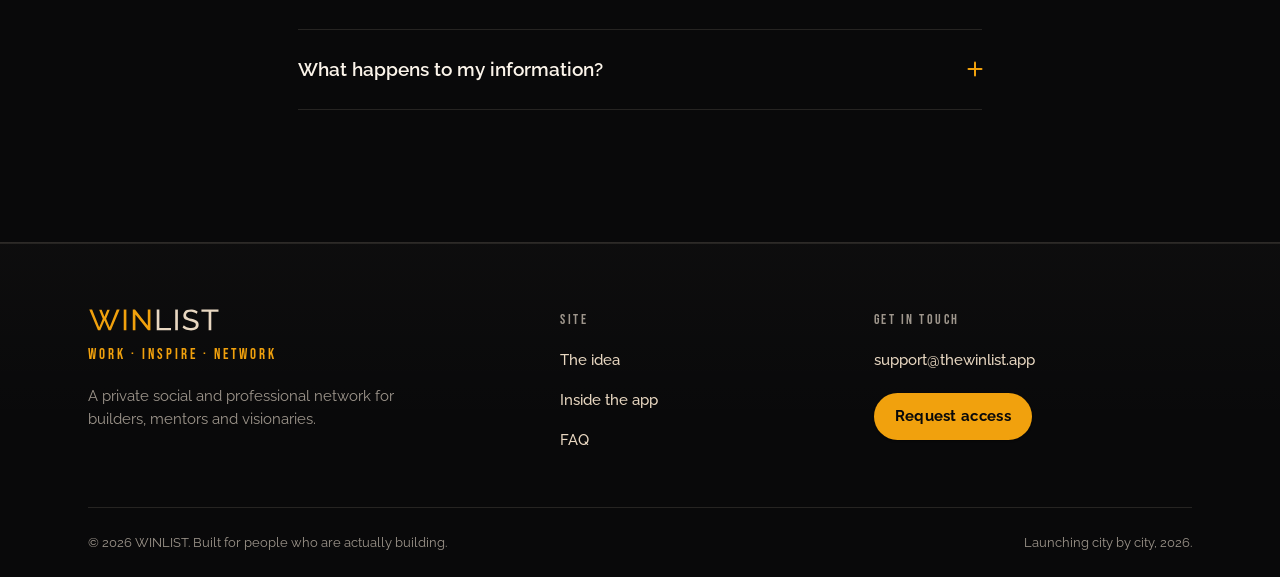
==== commit 722ee22b: "Rebuild the footer, drop the standalone contact section The footer was a two-column split with every" ====
--- a/index.html
+++ b/index.html
@@ -43,7 +43,6 @@
       <a href="#concept">The idea</a>
       <a href="#inside">Inside the app</a>
       <a href="#faq">FAQ</a>
-      <a href="#contact">Contact</a>
     </nav>
 
     <a class="btn btn-gold btn-sm header-cta" href="#join">Request access</a>
@@ -538,23 +537,8 @@
       </details>
       <details>
         <summary>What happens to my information?<span class="chev" aria-hidden="true"></span></summary>
-        <div class="faq-body"><p>It's stored privately and only used to process your invite and let you know when your city opens. We don't sell it or share it. If you want it gone, email us and we'll delete it.</p></div>
+        <div class="faq-body"><p>It's stored privately and only used to process your invite and let you know when your city opens. We don't sell it or share it. If you want it gone, email <a href="mailto:support@thewinlist.app">support@thewinlist.app</a> and we'll delete it.</p></div>
       </details>
-    </div>
-  </div>
-</section>
-
-<!-- ═════════════════  CONTACT  ═════════════════ -->
-<section class="section" id="contact">
-  <div class="wrap wrap-narrow">
-    <div class="contact-card reveal">
-      <p class="eyebrow">Get in touch</p>
-      <h2 class="sec-title">Talk to us.</h2>
-      <p class="sec-lede">Questions about your application, press, partnerships, or anything we didn't cover here. Email us and a real person will write back.</p>
-      <a class="btn btn-gold contact-btn" href="mailto:support@thewinlist.app">
-        <svg viewBox="0 0 20 20" aria-hidden="true"><rect x="2.4" y="4.4" width="15.2" height="11.2" rx="2"/><path d="m2.8 5.4 7.2 5 7.2-5"/></svg>
-        support@thewinlist.app
-      </a>
     </div>
   </div>
 </section>
@@ -563,16 +547,34 @@
 
 <!-- ═════════════════  FOOTER  ═════════════════ -->
 <footer class="site-footer">
-  <div class="wrap footer-inner">
-    <div class="footer-brand">
-      <img src="assets/wordmark.svg" alt="WINLIST" width="118" height="21">
-      <p class="footer-strap">Work · Inspire · Network</p>
-    </div>
-    <div class="footer-right">
-      <a class="footer-mail" href="mailto:support@thewinlist.app">support@thewinlist.app</a>
-      <a class="btn btn-gold btn-sm" href="#join">Request access</a>
+  <div class="wrap">
+
+    <div class="footer-top">
+      <div class="footer-brand">
+        <img src="assets/wordmark.svg" alt="WINLIST" width="132" height="23">
+        <p class="footer-strap">Work · Inspire · Network</p>
+        <p class="footer-blurb">A private social and professional network for builders, mentors and visionaries.</p>
+      </div>
+
+      <div class="footer-links">
+        <p class="footer-h">Site</p>
+        <a href="#concept">The idea</a>
+        <a href="#inside">Inside the app</a>
+        <a href="#faq">FAQ</a>
+      </div>
+
+      <div class="footer-links">
+        <p class="footer-h">Get in touch</p>
+        <a href="mailto:support@thewinlist.app">support@thewinlist.app</a>
+        <a class="btn btn-gold btn-sm footer-cta" href="#join">Request access</a>
+      </div>
+    </div>
+
+    <div class="footer-bottom">
       <p class="footer-legal">© <span id="year">2026</span> WINLIST. Built for people who are actually building.</p>
-    </div>
+      <p class="footer-legal">Launching city by city, 2026.</p>
+    </div>
+
   </div>
 </footer>
 
--- a/styles.css
+++ b/styles.css
@@ -786,46 +786,57 @@
 .faq-body{padding-bottom:var(--s5)}
 .faq-body p{color:var(--text-muted);font-size:15.5px;max-width:66ch;line-height:1.68}
 
-/* ── contact ─────────────────────────────────── */
-.contact-card{
-  background:linear-gradient(165deg,rgba(241,161,13,.10),rgba(241,161,13,.015) 62%),var(--surface);
-  border:1px solid rgba(241,161,13,.26);
-  border-radius:26px;
-  padding:clamp(28px,5vw,52px);
-  text-align:center;
-}
-.contact-card .eyebrow{justify-content:center}
-.contact-card .sec-lede{margin-inline:auto}
-.contact-btn{
-  margin-top:var(--s6);
-  font-size:16px;
-  word-break:break-all;
-}
-.contact-btn svg{
-  width:19px;height:19px;flex:none;
-  fill:none;stroke:currentColor;stroke-width:1.6;
-  stroke-linecap:round;stroke-linejoin:round;
-}
-
 /* ── footer ──────────────────────────────────── */
-.site-footer{border-top:1px solid var(--line);padding-block:var(--s7)}
-.footer-inner{display:flex;flex-wrap:wrap;gap:var(--s6);align-items:flex-end;justify-content:space-between}
-.footer-brand img{width:118px;height:auto}
+.site-footer{
+  border-top:1px solid var(--line);
+  background:linear-gradient(180deg,rgba(232,215,193,.02),rgba(232,215,193,0) 55%),var(--bg);
+  padding-block:clamp(40px,6vw,64px) var(--s5);
+}
+.footer-top{
+  display:grid;
+  gap:var(--s6);
+  padding-bottom:clamp(32px,5vw,48px);
+}
+@media (min-width:680px){
+  .footer-top{grid-template-columns:1.6fr 1fr 1.2fr;gap:var(--s7)}
+}
+.footer-brand img{width:132px;height:auto}
 .footer-strap{
-  margin-top:11px;
-  font-family:var(--f-label);font-size:15px;letter-spacing:.22em;text-transform:uppercase;
+  margin-top:var(--s3);
+  font-family:var(--f-label);font-size:15px;letter-spacing:.2em;text-transform:uppercase;
+  color:var(--gold);
+}
+.footer-blurb{
+  margin-top:var(--s4);
+  max-width:34ch;
+  font-size:14.5px;line-height:1.6;color:var(--text-muted);
+}
+.footer-links{display:flex;flex-direction:column;align-items:flex-start;gap:2px}
+.footer-h{
+  font-family:var(--f-label);font-size:14px;letter-spacing:.18em;text-transform:uppercase;
   color:var(--text-muted);
-}
-.footer-right{display:flex;flex-direction:column;gap:var(--s4);align-items:flex-start}
-@media (min-width:720px){.footer-right{align-items:flex-end}}
+  margin-bottom:var(--s2);
+}
+.footer-links a{
+  display:inline-flex;align-items:center;min-height:38px;
+  font-size:15px;font-weight:500;color:var(--text);
+  text-decoration:none;
+  transition:color var(--t-fast) var(--ease-out);
+}
+.footer-links a:hover{color:var(--gold)}
+.footer-links a.footer-cta{
+  margin-top:var(--s3);
+  font-weight:700;color:var(--text-onGold);
+}
+.footer-links a.footer-cta:hover{color:var(--text-onGold)}
+
+.footer-bottom{
+  display:flex;flex-wrap:wrap;gap:var(--s2) var(--s5);
+  align-items:center;justify-content:space-between;
+  padding-top:var(--s5);
+  border-top:1px solid var(--line);
+}
 .footer-legal{font-size:13px;color:var(--text-muted)}
-.footer-mail{
-  font-size:14.5px;font-weight:600;color:var(--gold);
-  text-decoration:none;min-height:44px;display:inline-flex;align-items:center;
-  border-bottom:1px solid transparent;
-  transition:border-color var(--t-fast) var(--ease-out);
-}
-.footer-mail:hover{border-bottom-color:var(--gold)}
 
 /* ── reveal ──────────────────────────────────── */
 .js .reveal{opacity:0;transform:translateY(22px)}
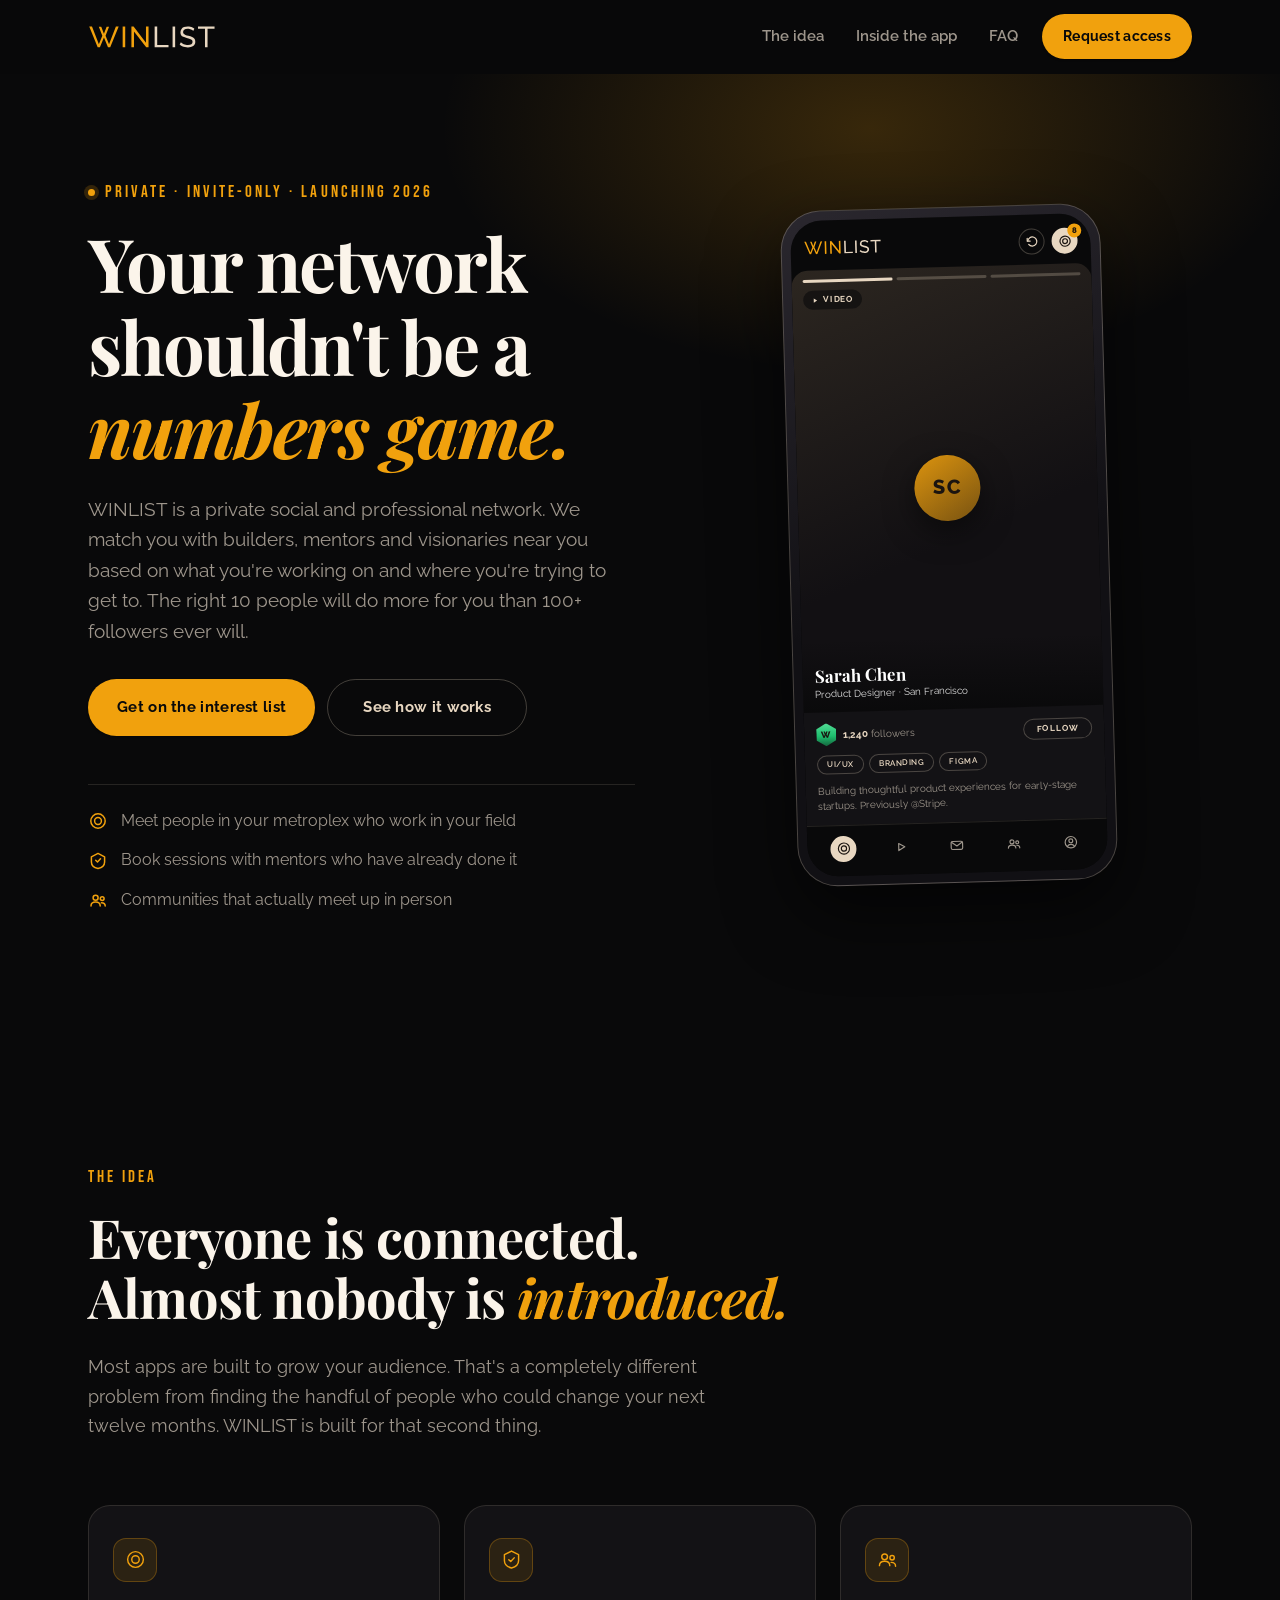
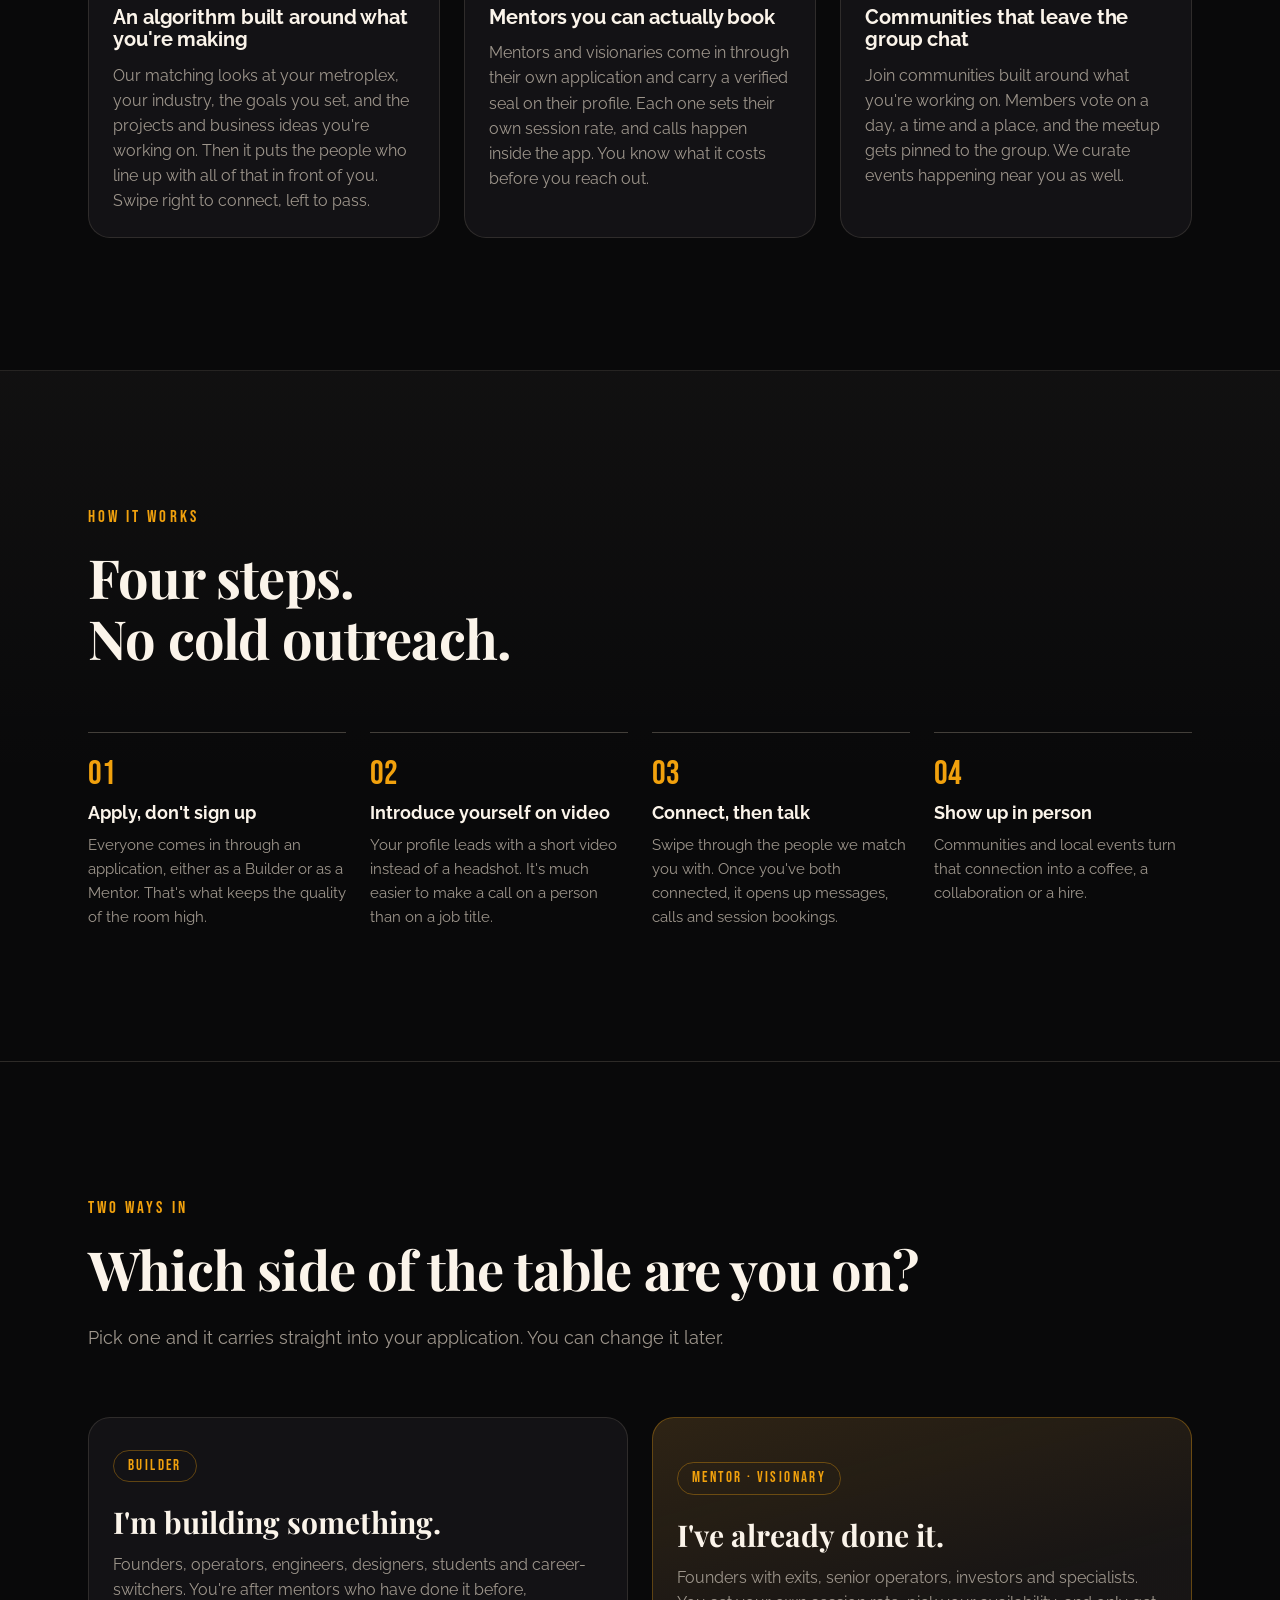
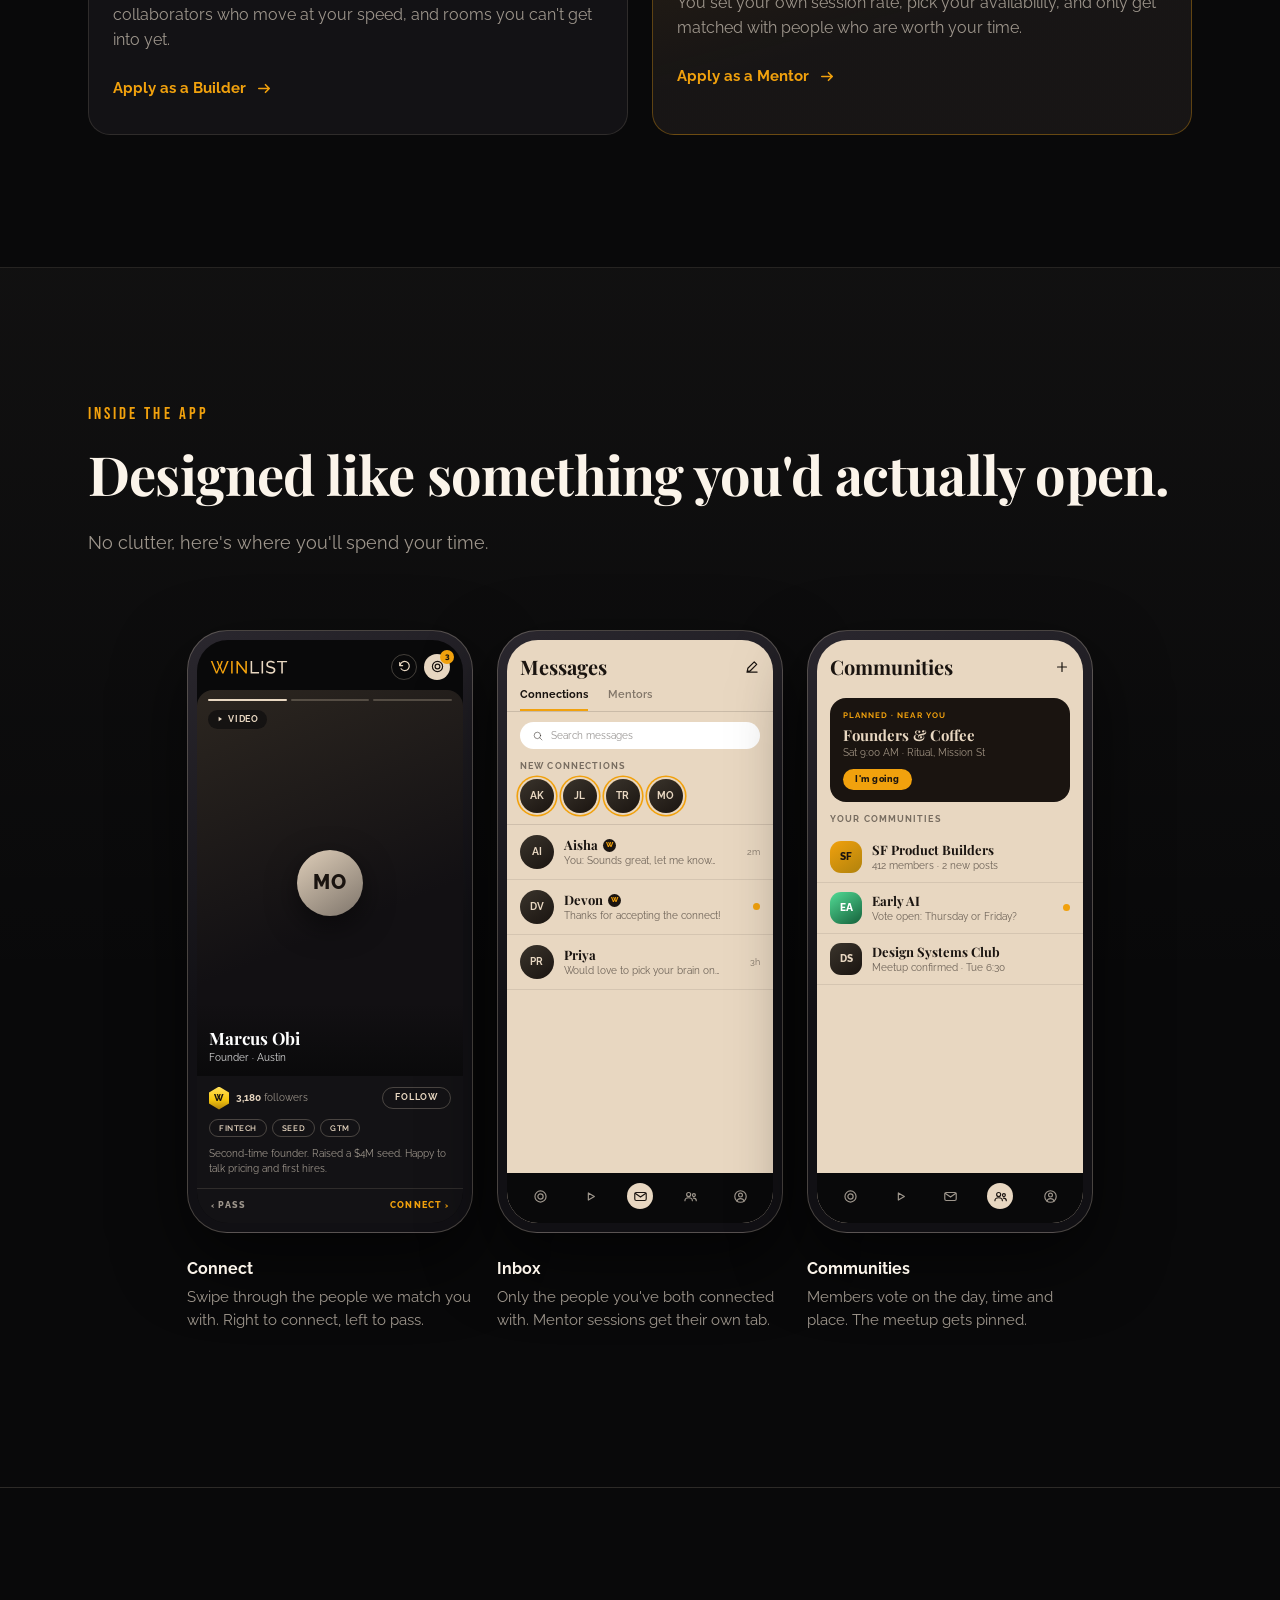
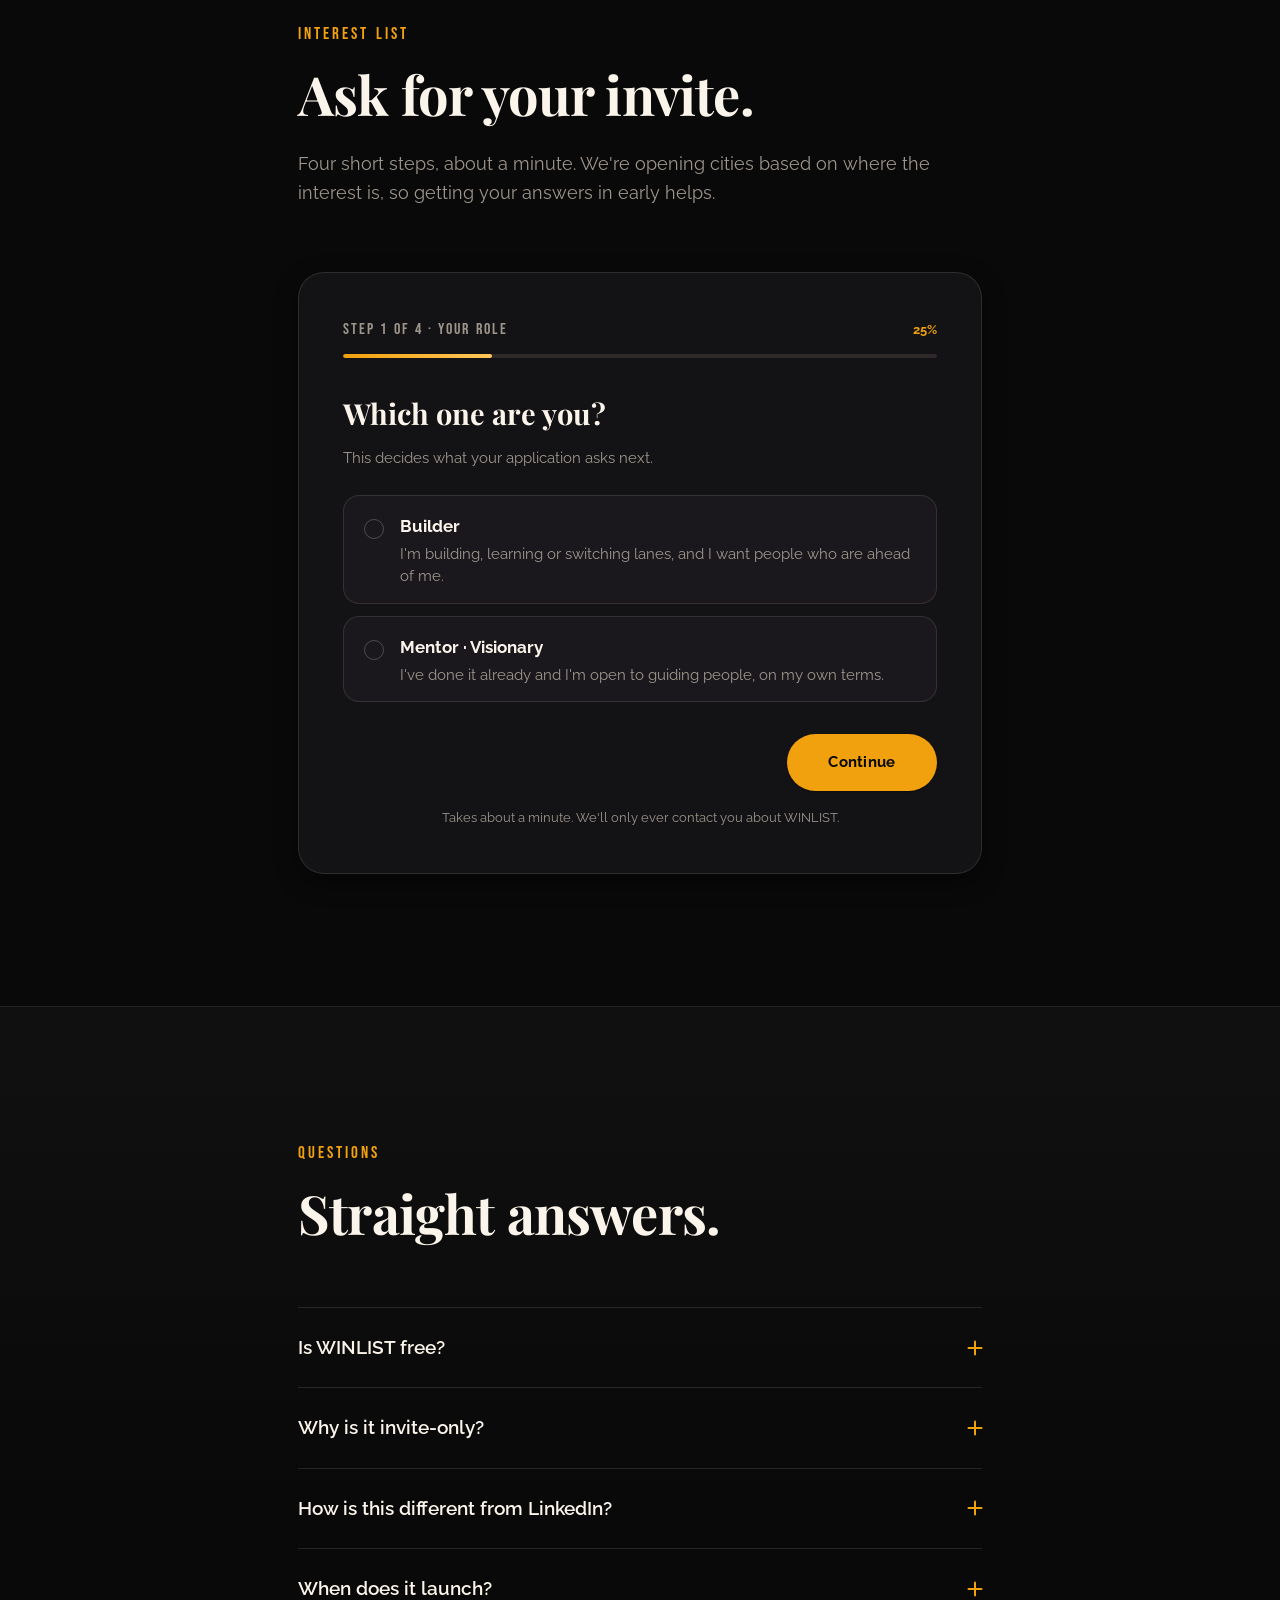
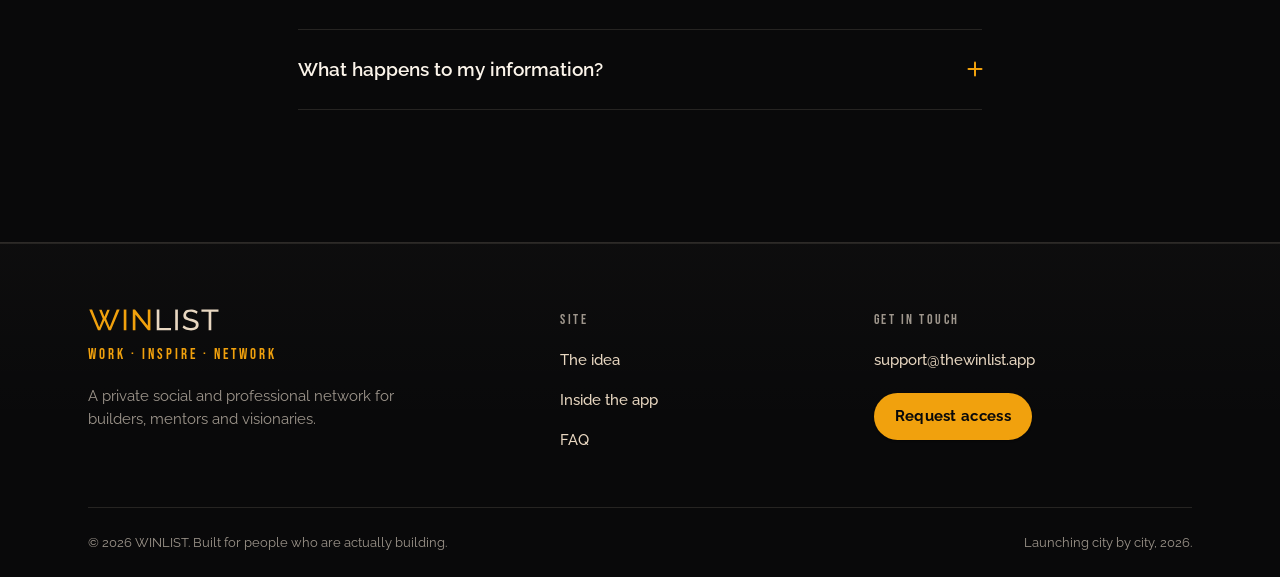
==== commit c6ac2313: "Change the hero comparison to 10 people vs 100+ followers Co-Authored-By: Claude Opus 5 <noreply@ant" ====
--- a/index.html
+++ b/index.html
@@ -69,8 +69,8 @@
       <p class="hero-sub">
         WINLIST is a private social and professional network. We match you with builders,
         mentors and visionaries near you based on what you're working on and where you're
-        trying to get to. The right hundred people will do more for you than a hundred
-        thousand followers ever will.
+        trying to get to. The right 10 people will do more for you than 100+ followers
+        ever will.
       </p>
 
       <div class="hero-actions">
